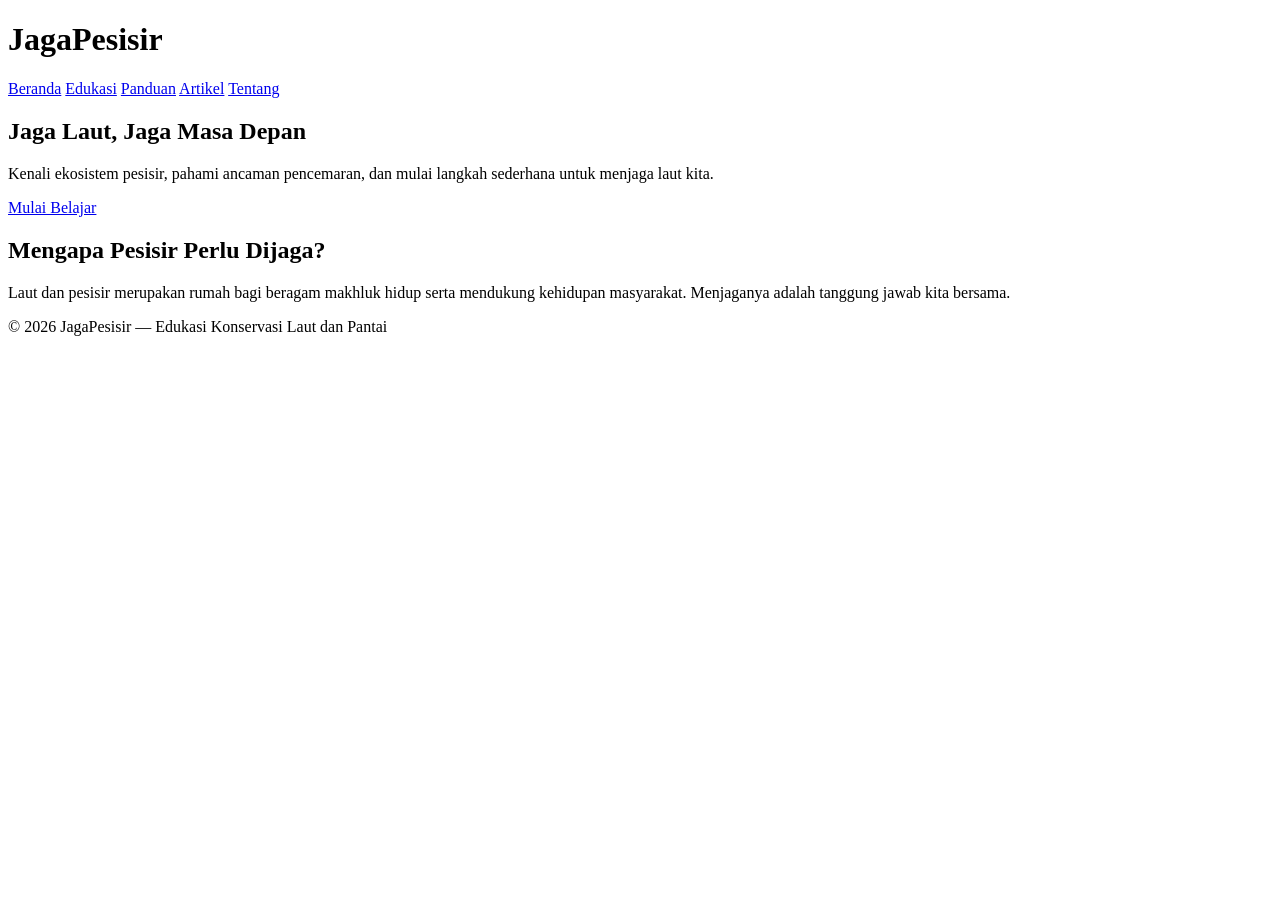
==== index.html @ 251fb755 "Menambahkan lima halaman HTML JagaPesisir" ====
<!DOCTYPE html>
<html lang="id">
<head>
    <meta charset="UTF-8">
    <meta name="viewport" content="width=device-width, initial-scale=1.0">
    <title>JagaPesisir | Beranda</title>
</head>
<body>
    <header>
        <h1>JagaPesisir</h1>
        <nav>
            <a href="index.html">Beranda</a>
            <a href="edukasi.html">Edukasi</a>
            <a href="panduan.html">Panduan</a>
            <a href="artikel.html">Artikel</a>
            <a href="tentang.html">Tentang</a>
        </nav>
    </header>

    <main>
        <section>
            <h2>Jaga Laut, Jaga Masa Depan</h2>
            <p>
                Kenali ekosistem pesisir, pahami ancaman pencemaran,
                dan mulai langkah sederhana untuk menjaga laut kita.
            </p>
            <a href="edukasi.html">Mulai Belajar</a>
        </section>

        <section>
            <h2>Mengapa Pesisir Perlu Dijaga?</h2>
            <p>
                Laut dan pesisir merupakan rumah bagi beragam makhluk hidup
                serta mendukung kehidupan masyarakat. Menjaganya adalah
                tanggung jawab kita bersama.
            </p>
        </section>
    </main>

    <footer>
        <p>&copy; 2026 JagaPesisir — Edukasi Konservasi Laut dan Pantai</p>
    </footer>
</body>
</html>
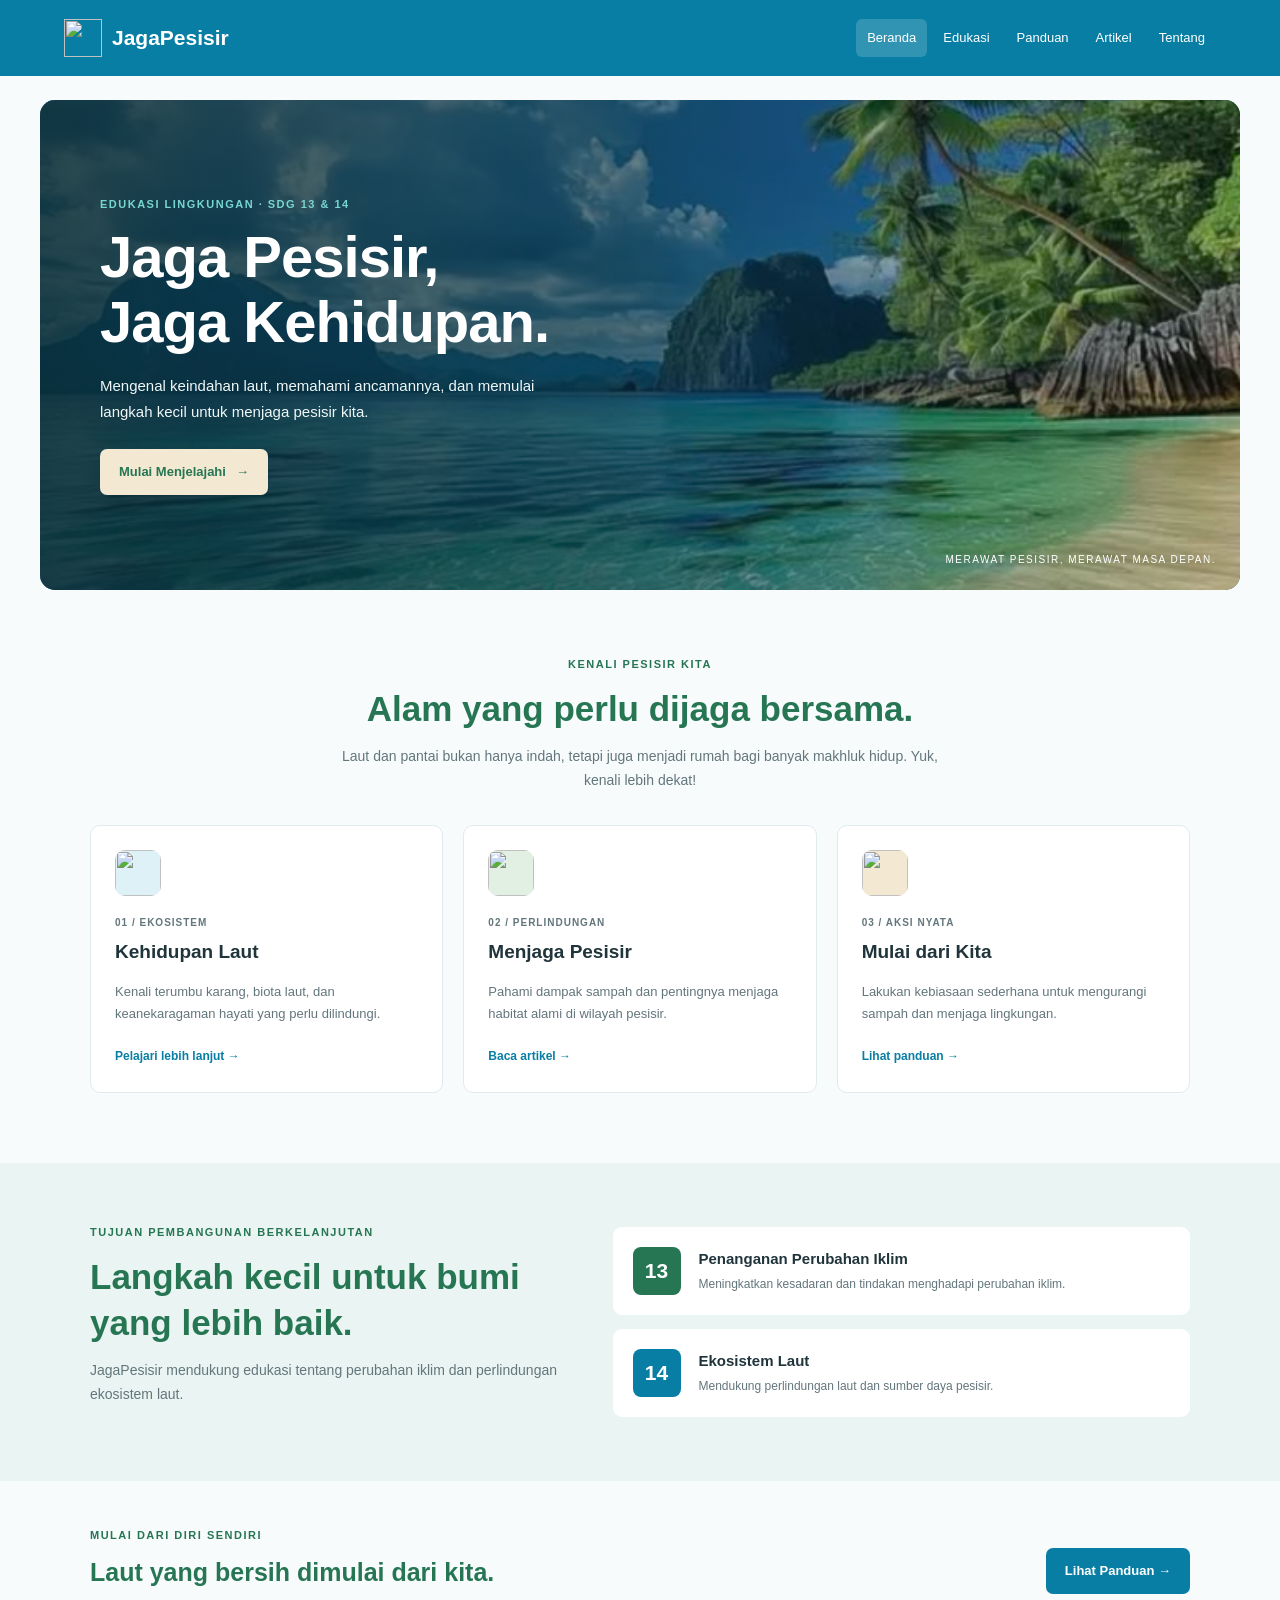
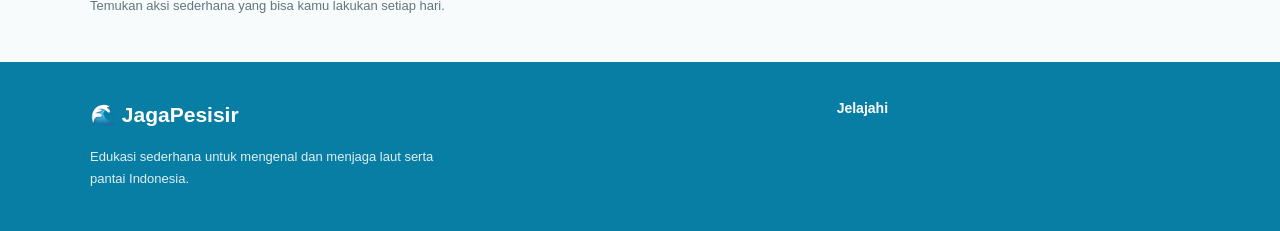
==== commit d5606c2d: "Memperbarui tampilan website JagaPesisir" ====
--- a/index.html
+++ b/index.html
@@ -1,45 +1,181 @@
-
 <!DOCTYPE html>
 <html lang="id">
 <head>
     <meta charset="UTF-8">
     <meta name="viewport" content="width=device-width, initial-scale=1.0">
     <title>JagaPesisir | Beranda</title>
+    <link rel="stylesheet" href="css/style.css">
 </head>
 <body>
-    <header>
-        <h1>JagaPesisir</h1>
-        <nav>
-            <a href="index.html">Beranda</a>
-            <a href="edukasi.html">Edukasi</a>
-            <a href="panduan.html">Panduan</a>
-            <a href="artikel.html">Artikel</a>
-            <a href="tentang.html">Tentang</a>
-        </nav>
-    </header>
+ 
+<!-- NAVBAR -->
+<header class="navbar">
+    <a href="index.html" class="logo">
+        <img src="images/logo.png" alt="" class="logo-img">
+        <span>JagaPesisir</span>
+    </a>
+
+    <nav>
+        <a href="index.html" class="active">Beranda</a>
+        <a href="edukasi.html">Edukasi</a>
+        <a href="panduan.html">Panduan</a>
+        <a href="artikel.html">Artikel</a>
+        <a href="tentang.html">Tentang</a>
+    </nav>
+</header>
 
     <main>
-        <section>
-            <h2>Jaga Laut, Jaga Masa Depan</h2>
-            <p>
-                Kenali ekosistem pesisir, pahami ancaman pencemaran,
-                dan mulai langkah sederhana untuk menjaga laut kita.
-            </p>
-            <a href="edukasi.html">Mulai Belajar</a>
+
+        <!-- HERO: FOTO DAN JUDUL -->
+        <section class="hero">
+            <img
+                src="pantai.jpg"
+                alt="Pemandangan laut dan pantai Indonesia"
+                class="hero-photo"
+            >
+
+            <div class="hero-overlay"></div>
+
+            <div class="hero-content">
+                <p class="eyebrow">EDUKASI LINGKUNGAN · SDG 13 & 14</p>
+
+                <h1>Jaga Pesisir,<br>Jaga Kehidupan.</h1>
+
+                <p>
+                    Mengenal keindahan laut, memahami ancamannya,
+                    dan memulai langkah kecil untuk menjaga pesisir kita.
+                </p>
+
+                <a href="edukasi.html" class="button">
+                    Mulai Menjelajahi <span>→</span>
+                </a>
+            </div>
+
+            <div class="hero-caption">
+                MERAWAT PESISIR, MERAWAT MASA DEPAN.
+            </div>
         </section>
 
-        <section>
-            <h2>Mengapa Pesisir Perlu Dijaga?</h2>
-            <p>
-                Laut dan pesisir merupakan rumah bagi beragam makhluk hidup
-                serta mendukung kehidupan masyarakat. Menjaganya adalah
-                tanggung jawab kita bersama.
-            </p>
+        <!-- PENGENALAN -->
+        <section class="intro container">
+            <div class="section-heading">
+                <p class="eyebrow">KENALI PESISIR KITA</p>
+                <h2>Alam yang perlu dijaga bersama.</h2>
+                <p>
+                    Laut dan pantai bukan hanya indah, tetapi juga menjadi
+                    rumah bagi banyak makhluk hidup. Yuk, kenali lebih dekat!
+                </p>
+            </div>
+
+            
+<div class="cards">
+
+    <!-- KARTU 1: KEHIDUPAN LAUT -->
+    <article class="card">
+        <div class="card-icon blue">
+            <img src="images/ombak.png" alt="">
+        </div>
+
+        <p class="card-label">01 / EKOSISTEM</p>
+        <h3>Kehidupan Laut</h3>
+        <p>
+            Kenali terumbu karang, biota laut, dan
+            keanekaragaman hayati yang perlu dilindungi.
+        </p>
+        <a href="edukasi.html">Pelajari lebih lanjut →</a>
+    </article>
+
+    <!-- KARTU 2: MENJAGA PESISIR -->
+    <article class="card">
+        <div class="card-icon green">
+            <img src="images/mangrove.png" alt="">
+        </div>
+
+        <p class="card-label">02 / PERLINDUNGAN</p>
+        <h3>Menjaga Pesisir</h3>
+        <p>
+            Pahami dampak sampah dan pentingnya menjaga
+            habitat alami di wilayah pesisir.
+        </p>
+        <a href="artikel.html">Baca artikel →</a>
+    </article>
+
+    <!-- KARTU 3: MULAI DARI KITA -->
+    <article class="card">
+        <div class="card-icon sand">
+            <img src="images/recycle.png" alt="">
+        </div>
+
+        <p class="card-label">03 / AKSI NYATA</p>
+        <h3>Mulai dari Kita</h3>
+        <p>
+            Lakukan kebiasaan sederhana untuk mengurangi
+            sampah dan menjaga lingkungan.
+        </p>
+        <a href="panduan.html">Lihat panduan →</a>
+    </article>
+
+</div>
+
         </section>
+
+        <!-- SDG -->
+        <section class="sdg-section">
+            <div class="container sdg-content">
+                <div>
+                    <p class="eyebrow">TUJUAN PEMBANGUNAN BERKELANJUTAN</p>
+                    <h2>Langkah kecil untuk bumi yang lebih baik.</h2>
+                    <p>
+                        JagaPesisir mendukung edukasi tentang perubahan iklim
+                        dan perlindungan ekosistem laut.
+                    </p>
+                </div>
+
+                <div class="sdg-items">
+                    <article class="sdg-card climate">
+                        <span>13</span>
+                        <div>
+                            <h3>Penanganan Perubahan Iklim</h3>
+                            <p>Meningkatkan kesadaran dan tindakan menghadapi perubahan iklim.</p>
+                        </div>
+                    </article>
+
+                    <article class="sdg-card ocean">
+                        <span>14</span>
+                        <div>
+                            <h3>Ekosistem Laut</h3>
+                            <p>Mendukung perlindungan laut dan sumber daya pesisir.</p>
+                        </div>
+                    </article>
+                </div>
+            </div>
+        </section>
+
+        <!-- AJAKAN -->
+        <section class="closing container">
+            <div>
+                <p class="eyebrow">MULAI DARI DIRI SENDIRI</p>
+                <h2>Laut yang bersih dimulai dari kita.</h2>
+                <p>Temukan aksi sederhana yang bisa kamu lakukan setiap hari.</p>
+            </div>
+
+            <a href="panduan.html" class="button closing-button">
+                Lihat Panduan →
+            </a>
+        </section>
+
     </main>
 
-    <footer>
-        <p>&copy; 2026 JagaPesisir — Edukasi Konservasi Laut dan Pantai</p>
-    </footer>
-</body>
-</html>
+    <!-- FOOTER -->
+    <footer class="footer">
+        <div class="container footer-content">
+            <div>
+                <a href="index.html" class="logo">🌊 JagaPesisir</a>
+                <p>
+                    Edukasi sederhana untuk mengenal dan menjaga
+                    laut serta pantai Indonesia.
+                </p>
+            </div>
+
+            <div class="footer-links">
+                <h3>Jelajahi
--- a/css/style.css
+++ b/css/style.css
@@ -0,0 +1,547 @@
+/* STYLE BERANDA */
+:root {
+    --ocean: #087EA4;
+    --sea: #16A6C7;
+    --aqua: #78D6D0;
+    --mangrove: #267653;
+    --sand: #F3E8D2;
+    --background: #F7FBFC;
+    --text: #20343B;
+    --muted: #63767C;
+}
+
+* {
+    box-sizing: border-box;
+}
+
+html {
+    scroll-behavior: smooth;
+}
+
+body {
+    margin: 0;
+    font-family: Arial, sans-serif;
+    color: var(--text);
+    background: var(--background);
+    line-height: 1.7;
+}
+
+a {
+    text-decoration: none;
+}
+
+.container {
+    width: min(1100px, calc(100% - 40px));
+    margin: 0 auto;
+}
+
+/* NAVBAR */
+.navbar {
+    min-height: 76px;
+    padding: 14px 5%;
+    display: flex;
+    justify-content: space-between;
+    align-items: center;
+    gap: 20px;
+    background: var(--ocean);
+}
+
+
+.logo {
+    display: inline-flex;
+    align-items: center;
+    gap: 10px;
+    color: white;
+    font-size: 21px;
+    font-weight: bold;
+    white-space: nowrap;
+}
+
+.logo-img {
+    width: 38px;
+    height: 38px;
+    object-fit: contain;
+}
+
+
+.navbar nav {
+    display: flex;
+    flex-wrap: wrap;
+    gap: 5px;
+}
+
+.navbar nav a {
+    padding: 8px 11px;
+    color: white;
+    border-radius: 6px;
+    font-size: 13px;
+}
+
+.navbar nav a:hover,
+.navbar nav a.active {
+    background: rgba(255, 255, 255, 0.17);
+}
+
+/* HERO FOTO BESAR */
+.hero {
+    position: relative;
+    min-height: 490px;
+    margin: 24px auto 0;
+    width: min(1200px, calc(100% - 40px));
+    display: flex;
+    align-items: center;
+    overflow: hidden;
+    border-radius: 15px;
+    background: #174E58;
+    color: white;
+}
+
+.hero-photo,
+.hero-overlay {
+    position: absolute;
+    inset: 0;
+    width: 100%;
+    height: 100%;
+}
+
+.hero-photo {
+    object-fit: cover;
+}
+
+.hero-overlay {
+    background: linear-gradient(
+        90deg,
+        rgba(8, 43, 51, 0.88) 0%,
+        rgba(8, 43, 51, 0.62) 48%,
+        rgba(8, 43, 51, 0.10) 100%
+    );
+}
+
+.hero-content {
+    position: relative;
+    z-index: 1;
+    max-width: 650px;
+    padding: 60px;
+}
+
+.eyebrow {
+    margin: 0 0 12px;
+    color: var(--mangrove);
+    font-size: 11px;
+    font-weight: bold;
+    letter-spacing: 1.5px;
+}
+
+.hero .eyebrow {
+    color: var(--aqua);
+}
+
+.hero h1 {
+    margin: 0 0 18px;
+    font-size: clamp(38px, 5vw, 58px);
+    line-height: 1.12;
+    letter-spacing: -1px;
+}
+
+.hero-content > p:not(.eyebrow) {
+    max-width: 490px;
+    margin-bottom: 25px;
+    color: #F0F7F7;
+    font-size: 15px;
+}
+
+.button {
+    display: inline-flex;
+    align-items: center;
+    justify-content: center;
+    gap: 10px;
+    padding: 12px 19px;
+    min-height: 45px;
+    border-radius: 7px;
+    background: var(--sand);
+    color: var(--mangrove);
+    font-size: 13px;
+    font-weight: bold;
+    transition: background 0.2s, transform 0.2s;
+}
+
+.button:hover {
+    background: var(--aqua);
+    transform: translateY(-2px);
+}
+
+.hero-caption {
+    position: absolute;
+    z-index: 1;
+    right: 24px;
+    bottom: 22px;
+    color: white;
+    font-size: 10px;
+    letter-spacing: 1.5px;
+}
+
+/* BAGIAN PENGENALAN */
+.intro {
+    padding-top: 65px;
+    padding-bottom: 70px;
+}
+
+.section-heading {
+    max-width: 620px;
+    margin: 0 auto 32px;
+    text-align: center;
+}
+
+.section-heading h2,
+.sdg-content h2 {
+    margin: 0 0 12px;
+    color: var(--mangrove);
+    font-size: clamp(27px, 3.5vw, 35px);
+    line-height: 1.3;
+}
+
+.section-heading > p:last-child,
+.sdg-content > div:first-child > p:not(.eyebrow) {
+    color: var(--muted);
+    font-size: 14px;
+}
+
+.cards {
+    display: grid;
+    grid-template-columns: repeat(3, minmax(0, 1fr));
+    gap: 20px;
+}
+
+.card {
+    padding: 24px;
+    background: white;
+    border: 1px solid #E1EBEB;
+    border-radius: 10px;
+    transition: transform 0.2s, box-shadow 0.2s;
+}
+
+.card:hover {
+    transform: translateY(-4px);
+    box-shadow: 0 10px 24px rgba(32, 52, 59, 0.08);
+}
+
+
+.card-icon {
+    width: 46px;
+    height: 46px;
+    display: grid;
+    place-items: center;
+    border-radius: 10px;
+    overflow: hidden;
+    flex-shrink: 0;
+}
+
+.card-icon img {
+    display: block;
+    width: 100%;
+    height: 100%;
+    object-fit: contain;
+}
+
+.card-icon.blue {
+    background: #DDF1F7;
+}
+
+.card-icon.green {
+    background: #E2F0E3;
+}
+
+.card-icon.sand {
+    background: var(--sand);
+}
+
+.card-label {
+    margin: 18px 0 5px;
+    color: var(--muted);
+    font-size: 10px;
+    font-weight: bold;
+    letter-spacing: 1px;
+}
+
+.card h3 {
+    margin: 0 0 8px;
+    font-size: 19px;
+}
+
+.card > p:not(.card-label) {
+    color: var(--muted);
+    font-size: 13px;
+}
+
+.card > a {
+    display: inline-block;
+    margin-top: 8px;
+    color: var(--ocean);
+    font-size: 12px;
+    font-weight: bold;
+}
+
+.card > a:hover {
+    color: var(--mangrove);
+}
+
+/* SDG */
+.sdg-section {
+    padding: 60px 0;
+    background: #EAF5F3;
+}
+
+.sdg-content {
+    display: grid;
+    grid-template-columns: 0.9fr 1.1fr;
+    align-items: center;
+    gap: 50px;
+}
+
+.sdg-items {
+    display: grid;
+    gap: 14px;
+}
+
+.sdg-card {
+    display: flex;
+    align-items: center;
+    gap: 18px;
+    padding: 20px;
+    border-radius: 9px;
+    background: white;
+}
+
+.sdg-card > span {
+    flex-shrink: 0;
+    width: 48px;
+    height: 48px;
+    display: grid;
+    place-items: center;
+    border-radius: 8px;
+    background: var(--mangrove);
+    color: white;
+    font-size: 21px;
+    font-weight: bold;
+}
+
+.sdg-card.ocean > span {
+    background: var(--ocean);
+}
+
+.sdg-card h3 {
+    margin: 0 0 5px;
+    font-size: 15px;
+    line-height: 1.4;
+}
+
+.sdg-card p {
+    margin: 0;
+    color: var(--muted);
+    font-size: 12px;
+}
+
+/* AJAKAN */
+.closing {
+    padding-top: 45px;
+    padding-bottom: 45px;
+    display: flex;
+    align-items: center;
+    justify-content: space-between;
+    gap: 25px;
+}
+
+.closing h2 {
+    margin: 0 0 6px;
+    color: var(--mangrove);
+    font-size: 25px;
+    line-height: 1.3;
+}
+
+.closing > div > p:last-child {
+    margin: 0;
+    color: var(--muted);
+    font-size: 13px;
+}
+
+.closing-button {
+    flex-shrink: 0;
+    background: var(--ocean);
+    color: white;
+}
+
+.closing-button:hover {
+    background: var(--mangrove);
+}
+
+/* FOOTER */
+.footer {
+    padding-top: 35px;
+    background: var(--ocean);
+    color: white;
+}
+
+.footer-content {
+    display: grid;
+    grid-template-columns: 2fr 1fr;
+    gap: 40px;
+    padding-bottom: 28px;
+}
+
+.footer-content > div:first-child > p {
+    max-width: 350px;
+    color: #E0F0F2;
+    font-size: 13px;
+}
+
+.footer-links {
+    display: flex;
+    flex-direction: column;
+    align-items: flex-start;
+    gap: 8px;
+}
+
+.footer-links h3 {
+    margin: 0 0 5px;
+    font-size: 14px;
+}
+
+.footer-links a {
+    color: #E0F0F2;
+    font-size: 12px;
+}
+
+.footer-links a:hover {
+    color: var(--aqua);
+}
+
+.footer-bottom {
+    padding-top: 14px;
+    padding-bottom: 14px;
+    border-top: 1px solid rgba(255, 255, 255, 0.22);
+    color: #E0F0F2;
+    font-size: 11px;
+}
+
+/* TABLET */
+@media (max-width: 800px) {
+    .navbar {
+        align-items: flex-start;
+        flex-direction: column;
+        justify-content: center;
+        padding: 17px 5%;
+    }
+
+    .hero {
+        min-height: 430px;
+    }
+
+    .hero-content {
+        padding: 40px;
+    }
+
+    .cards {
+        grid-template-columns: repeat(2, minmax(0, 1fr));
+    }
+
+    .sdg-content {
+        grid-template-columns: 1fr;
+        gap: 25px;
+    }
+}
+
+/* HP */
+@media (max-width: 550px) {
+    .container {
+        width: calc(100% - 32px);
+    }
+
+    .navbar nav {
+        gap: 2px;
+    }
+
+    .navbar nav a {
+        padding: 7px;
+        font-size: 11px;
+    }
+
+    .hero {
+        width: calc(100% - 24px);
+        min-height: 470px;
+        margin-top: 12px;
+        align-items: center;
+        border-radius: 11px;
+    }
+
+    .hero-overlay {
+        background: rgba(8, 43, 51, 0.66);
+    }
+
+    .hero-content {
+        padding: 28px 22px;
+    }
+
+    .hero h1 {
+        font-size: 40px;
+    }
+
+    .hero-content > p:not(.eyebrow) {
+        font-size: 14px;
+    }
+
+    .hero-caption {
+        right: 14px;
+        bottom: 13px;
+        font-size: 8px;
+    }
+
+    .intro {
+        padding-top: 48px;
+        padding-bottom: 50px;
+    }
+
+    .section-heading {
+        text-align: left;
+    }
+
+    .cards {
+        grid-template-columns: 1fr;
+        gap: 14px;
+    }
+
+    .card {
+        padding: 21px;
+    }
+
+    .sdg-section {
+        padding: 45px 0;
+    }
+
+    .sdg-card {
+        padding: 15px;
+        gap: 12px;
+    }
+
+    .sdg-card > span {
+        width: 42px;
+        height: 42px;
+    }
+
+    .closing {
+        align-items: flex-start;
+        flex-direction: column;
+        padding-top: 35px;
+        padding-bottom: 35px;
+        gap: 18px;
+    }
+
+    .closing-button {
+        width: 100%;
+    }
+
+    .footer-content {
+        grid-template-columns: 1fr;
+        gap: 22px;
+    }
+}
+```
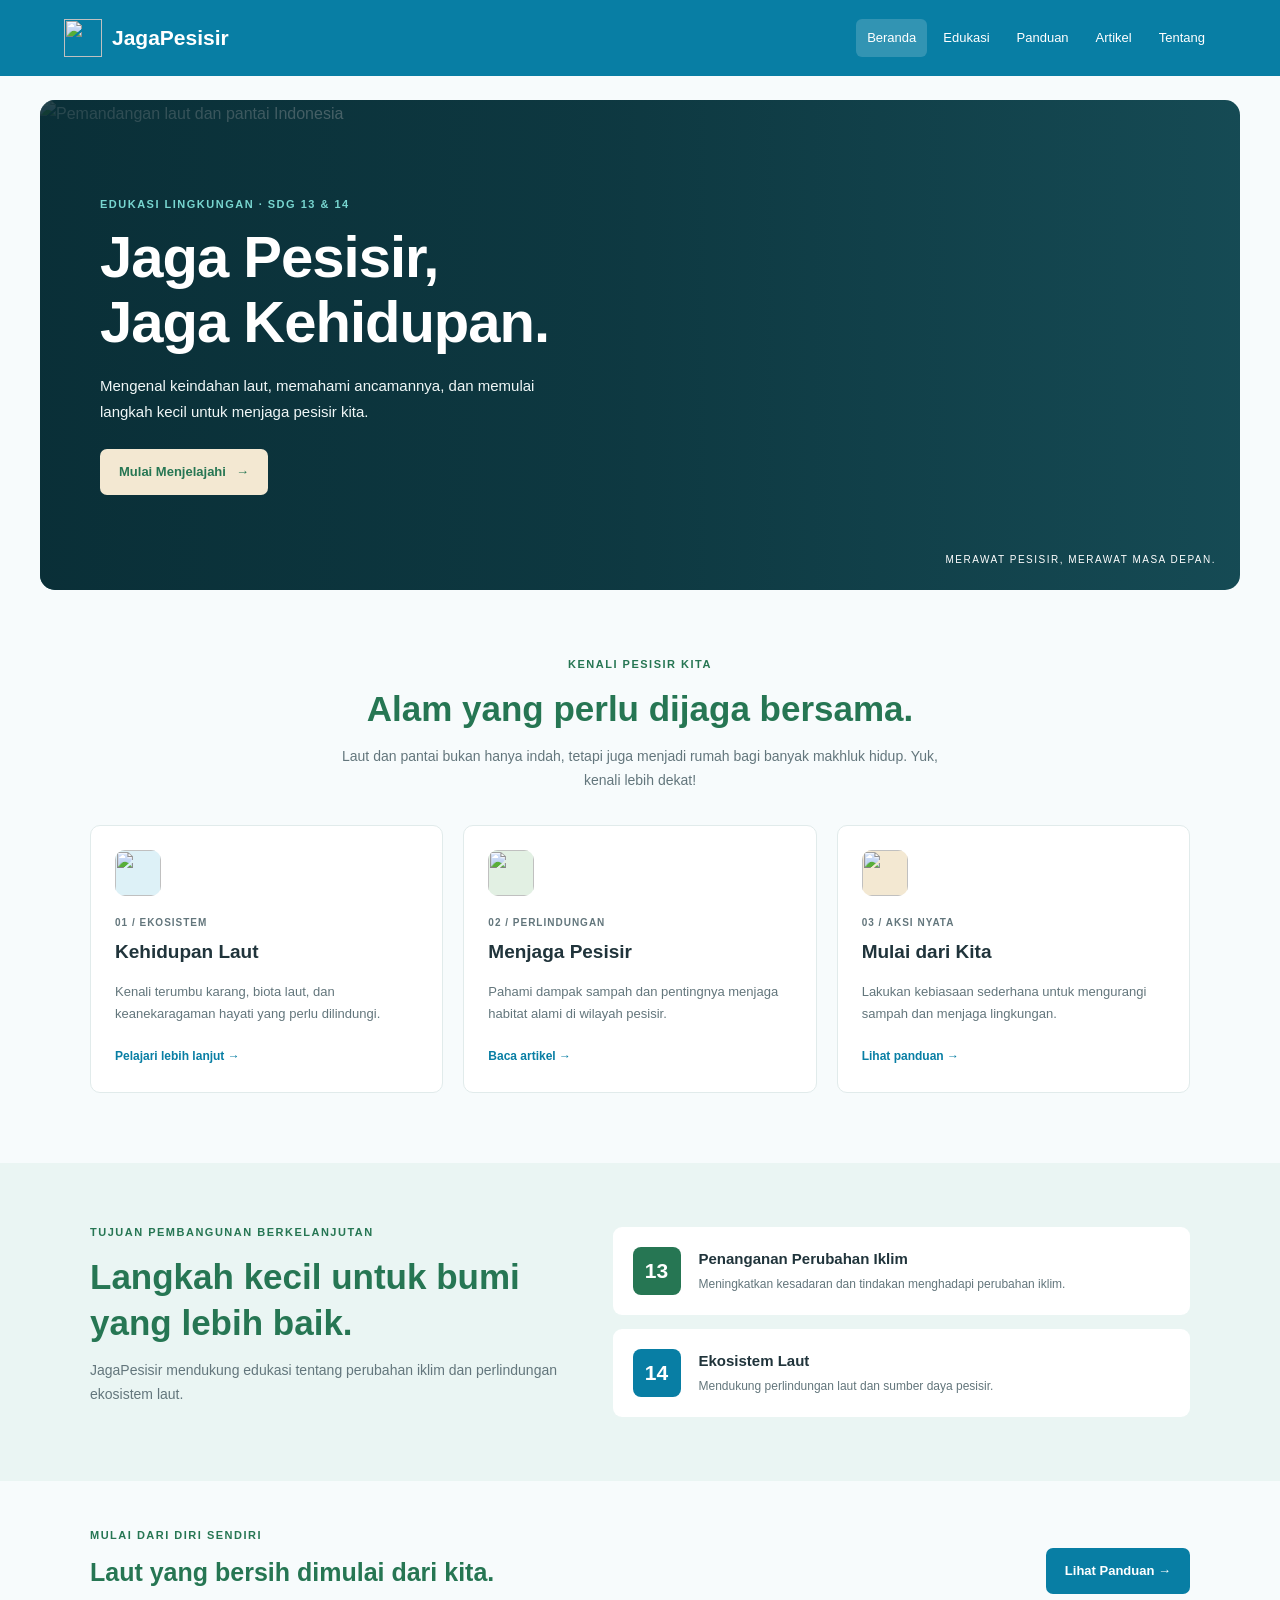
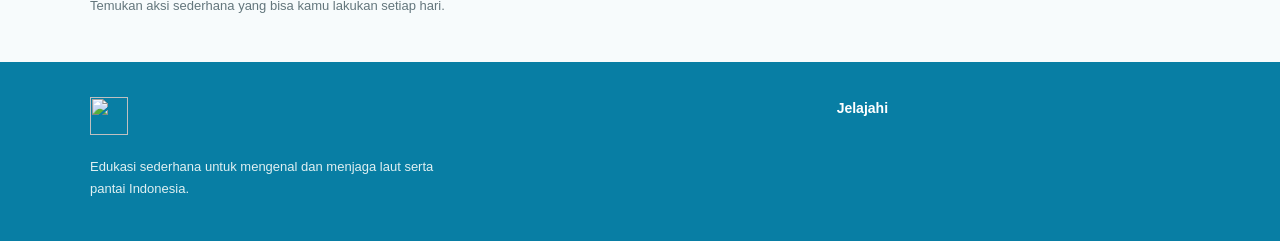
==== commit f49ee359: "Menambahkan halaman HTML" ====
--- a/index.html
+++ b/index.html
@@ -170,7 +170,7 @@
     <footer class="footer">
         <div class="container footer-content">
             <div>
-                <a href="index.html" class="logo">🌊 JagaPesisir</a>
+                <img src="images/logo.png" alt="" class="logo-img">
                 <p>
                     Edukasi sederhana untuk mengenal dan menjaga
                     laut serta pantai Indonesia.
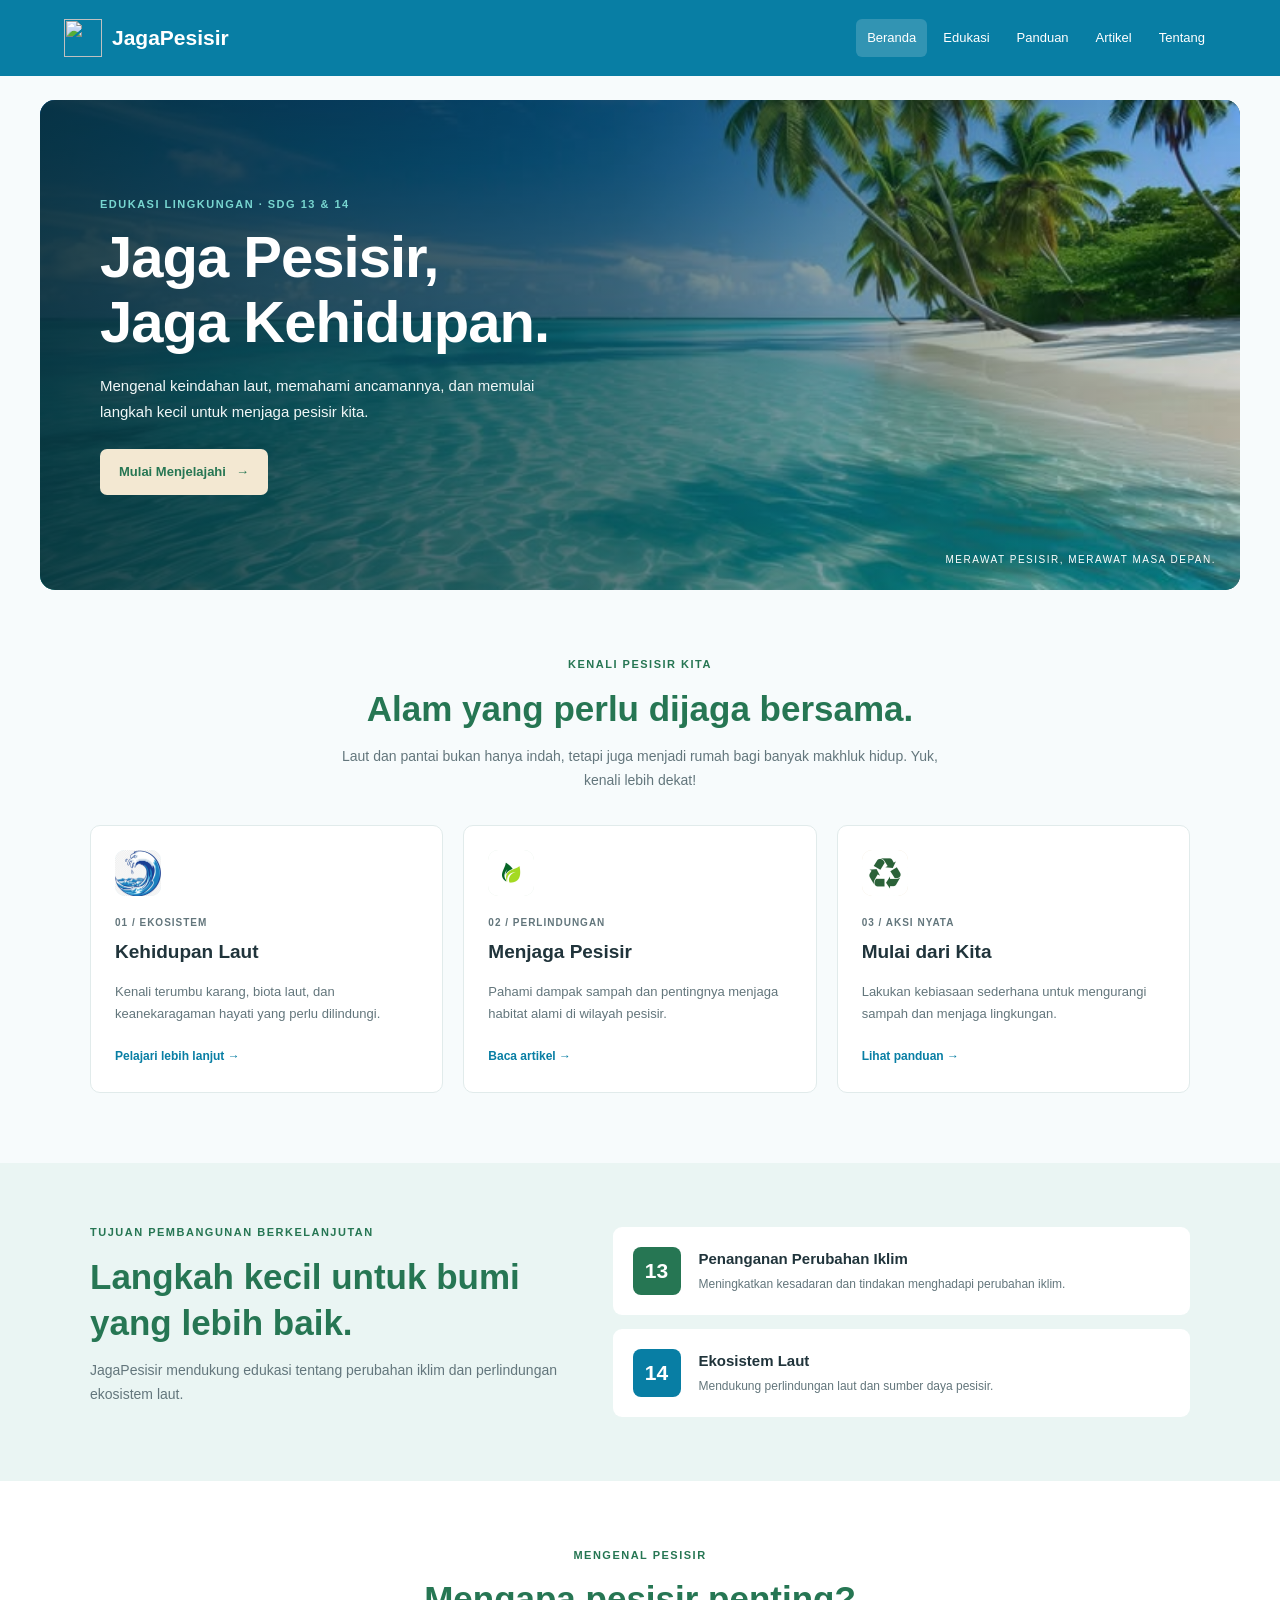
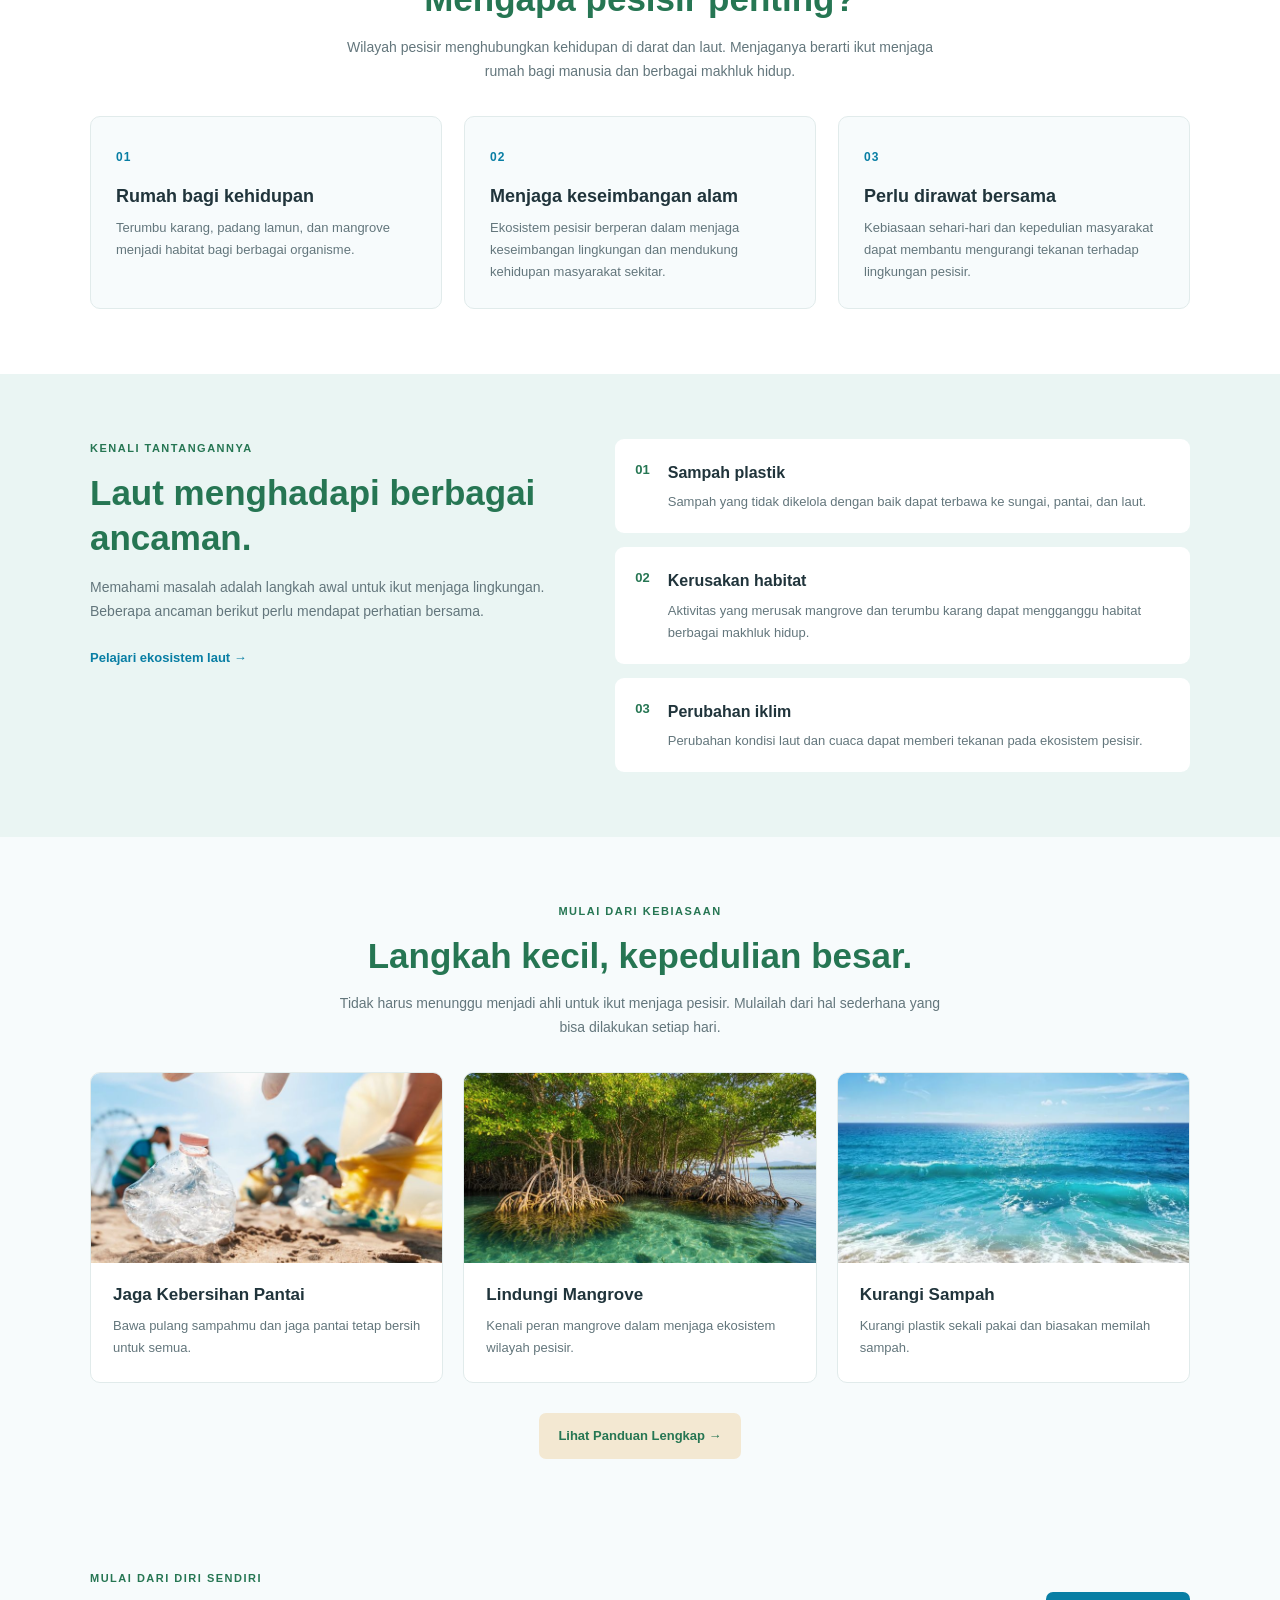
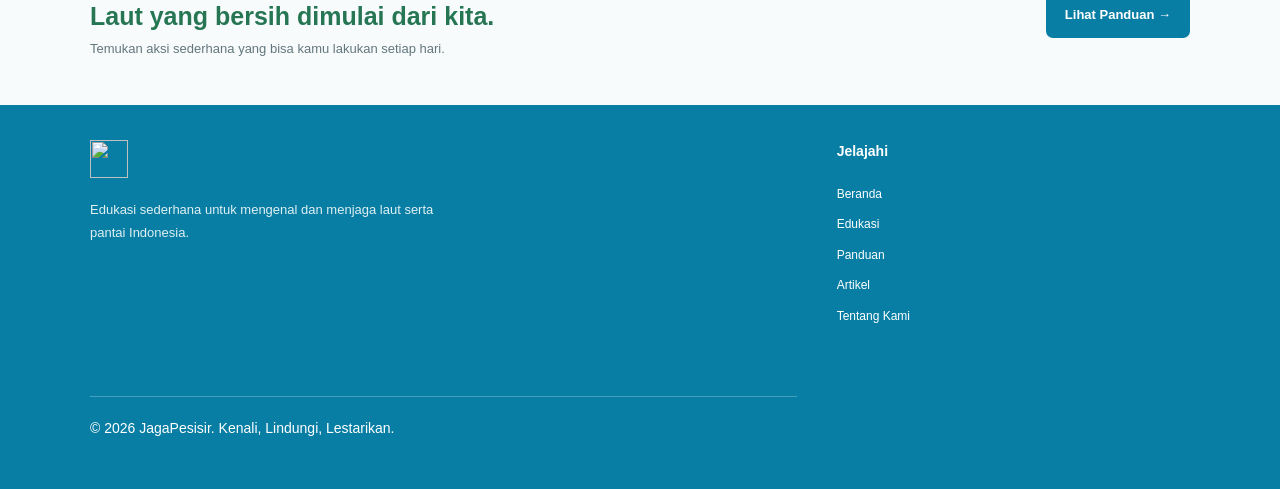
==== commit 72f16773: "Update tampilan beranda dan footer" ====
--- a/index.html
+++ b/index.html
@@ -29,10 +29,10 @@
         <!-- HERO: FOTO DAN JUDUL -->
         <section class="hero">
             <img
-                src="pantai.jpg"
-                alt="Pemandangan laut dan pantai Indonesia"
-                class="hero-photo"
-            >
+             src="images/pantai.jpg"
+             alt="Pemandangan laut dan pantai Indonesia"
+              class="hero-photo"
+             >
 
             <div class="hero-overlay"></div>
 
@@ -73,7 +73,7 @@
     <!-- KARTU 1: KEHIDUPAN LAUT -->
     <article class="card">
         <div class="card-icon blue">
-            <img src="images/ombak.png" alt="">
+           <img src="images/ombak.jpg" alt="">
         </div>
 
         <p class="card-label">01 / EKOSISTEM</p>
@@ -88,7 +88,7 @@
     <!-- KARTU 2: MENJAGA PESISIR -->
     <article class="card">
         <div class="card-icon green">
-            <img src="images/mangrove.png" alt="">
+            <img src="images/mangrove.jpg" alt="">
         </div>
 
         <p class="card-label">02 / PERLINDUNGAN</p>
@@ -103,7 +103,7 @@
     <!-- KARTU 3: MULAI DARI KITA -->
     <article class="card">
         <div class="card-icon sand">
-            <img src="images/recycle.png" alt="">
+            <img src="images/recycle logo.jpg" alt="">
         </div>
 
         <p class="card-label">03 / AKSI NYATA</p>
@@ -150,6 +150,166 @@
                 </div>
             </div>
         </section>
+        
+        <!-- FAKTA SINGKAT PESISIR -->
+        <section class="coast-facts">
+            <div class="container">
+                <div class="section-heading">
+                    <p class="eyebrow">MENGENAL PESISIR</p>
+                    <h2>Mengapa pesisir penting?</h2>
+                    <p>
+                        Wilayah pesisir menghubungkan kehidupan di darat
+                        dan laut. Menjaganya berarti ikut menjaga rumah
+                        bagi manusia dan berbagai makhluk hidup.
+                    </p>
+                </div>
+
+                <div class="fact-grid">
+                    <article class="fact-item">
+                        <span class="fact-number">01</span>
+                        <h3>Rumah bagi kehidupan</h3>
+                        <p>
+                            Terumbu karang, padang lamun, dan mangrove
+                            menjadi habitat bagi berbagai organisme.
+                        </p>
+                    </article>
+
+                    <article class="fact-item">
+                        <span class="fact-number">02</span>
+                        <h3>Menjaga keseimbangan alam</h3>
+                        <p>
+                            Ekosistem pesisir berperan dalam menjaga
+                            keseimbangan lingkungan dan mendukung
+                            kehidupan masyarakat sekitar.
+                        </p>
+                    </article>
+
+                    <article class="fact-item">
+                        <span class="fact-number">03</span>
+                        <h3>Perlu dirawat bersama</h3>
+                        <p>
+                            Kebiasaan sehari-hari dan kepedulian
+                            masyarakat dapat membantu mengurangi
+                            tekanan terhadap lingkungan pesisir.
+                        </p>
+                    </article>
+                </div>
+            </div>
+        </section>
+
+        <!-- ANCAMAN PESISIR -->
+        <section class="coast-threats">
+            <div class="container threats-layout">
+                <div class="threats-intro">
+                    <p class="eyebrow">KENALI TANTANGANNYA</p>
+                    <h2>Laut menghadapi berbagai ancaman.</h2>
+                    <p>
+                        Memahami masalah adalah langkah awal untuk
+                        ikut menjaga lingkungan. Beberapa ancaman
+                        berikut perlu mendapat perhatian bersama.
+                    </p>
+                    <a href="edukasi.html" class="text-link">
+                        Pelajari ekosistem laut →
+                    </a>
+                </div>
+
+                <div class="threat-list">
+                    <article class="threat-item">
+                        <span class="threat-number">01</span>
+                        <div>
+                            <h3>Sampah plastik</h3>
+                            <p>
+                                Sampah yang tidak dikelola dengan baik
+                                dapat terbawa ke sungai, pantai, dan laut.
+                            </p>
+                        </div>
+                    </article>
+
+                    <article class="threat-item">
+                        <span class="threat-number">02</span>
+                        <div>
+                            <h3>Kerusakan habitat</h3>
+                            <p>
+                                Aktivitas yang merusak mangrove dan
+                                terumbu karang dapat mengganggu habitat
+                                berbagai makhluk hidup.
+                            </p>
+                        </div>
+                    </article>
+
+                    <article class="threat-item">
+                        <span class="threat-number">03</span>
+                        <div>
+                            <h3>Perubahan iklim</h3>
+                            <p>
+                                Perubahan kondisi laut dan cuaca dapat
+                                memberi tekanan pada ekosistem pesisir.
+                            </p>
+                        </div>
+                    </article>
+                </div>
+            </div>
+        </section>
+
+        <!-- AKSI KECIL -->
+        <section class="coast-actions">
+            <div class="container">
+                <div class="section-heading">
+                    <p class="eyebrow">MULAI DARI KEBIASAAN</p>
+                    <h2>Langkah kecil, kepedulian besar.</h2>
+                    <p>
+                        Tidak harus menunggu menjadi ahli untuk ikut
+                        menjaga pesisir. Mulailah dari hal sederhana
+                        yang bisa dilakukan setiap hari.
+                    </p>
+                </div>
+
+                
+<div class="action-grid">
+
+    <article class="action-card image-action">
+        <img src="images/memungut sampah.jpg" alt="Pemandangan pantai">
+        <div class="action-card-content">
+            <h3>Jaga Kebersihan Pantai</h3>
+            <p>
+                Bawa pulang sampahmu dan jaga pantai
+                tetap bersih untuk semua.
+            </p>
+        </div>
+    </article>
+
+    <article class="action-card image-action">
+        <img src="images/pemandangan mangrove.jpg" alt="Ilustrasi tanaman mangrove">
+        <div class="action-card-content">
+            <h3>Lindungi Mangrove</h3>
+            <p>
+                Kenali peran mangrove dalam menjaga
+                ekosistem wilayah pesisir.
+            </p>
+        </div>
+    </article>
+
+    <article class="action-card image-action">
+        <img src="images/ombak pantai.jpg" alt="Ilustrasi ombak laut">
+        <div class="action-card-content">
+            <h3>Kurangi Sampah</h3>
+            <p>
+                Kurangi plastik sekali pakai dan
+                biasakan memilah sampah.
+            </p>
+        </div>
+    </article>
+
+</div>
+
+
+                <div class="actions-link">
+                    <a href="panduan.html" class="button">
+                        Lihat Panduan Lengkap →
+                    </a>
+                </div>
+            </div>
+        </section>
 
         <!-- AJAKAN -->
         <section class="closing container">
@@ -178,4 +338,20 @@
             </div>
 
             <div class="footer-links">
-                <h3>Jelajahi+              <h3>Jelajahi</h3>
+              <a href="index.html">Beranda</a>
+             <a href="edukasi.html">Edukasi</a>
+             <a href="panduan.html">Panduan</a>
+             <a href="artikel.html">Artikel</a>
+             <a href="tentang.html">Tentang Kami</a>
+             </div>
+            
+        <div class="container footer-bottom">
+            <p>
+                © 2026 JagaPesisir. Kenali, Lindungi, Lestarikan.
+             </p>
+             </div>
+            </footer>
+
+</body>
+</html>
--- a/css/style.css
+++ b/css/style.css
@@ -544,4 +544,273 @@
         gap: 22px;
     }
 }
-```+
+
+/* SECTION FAKTA PESISIR */
+.coast-facts {
+    padding: 65px 0;
+    background: white;
+}
+
+.fact-grid {
+    display: grid;
+    grid-template-columns: repeat(3, minmax(0, 1fr));
+    gap: 22px;
+}
+
+.fact-item {
+    padding: 25px;
+    border: 1px solid #E1EBEB;
+    border-radius: 10px;
+    background: var(--background);
+}
+
+.fact-number {
+    color: var(--ocean);
+    font-size: 12px;
+    font-weight: bold;
+    letter-spacing: 1px;
+}
+
+.fact-item h3 {
+    margin: 15px 0 8px;
+    font-size: 18px;
+    line-height: 1.4;
+}
+
+.fact-item p {
+    margin: 0;
+    color: var(--muted);
+    font-size: 13px;
+}
+
+/* SECTION ANCAMAN */
+.coast-threats {
+    padding: 65px 0;
+    background: #EAF5F3;
+}
+
+.threats-layout {
+    display: grid;
+    grid-template-columns: 0.9fr 1.1fr;
+    align-items: start;
+    gap: 55px;
+}
+
+.threats-intro h2 {
+    margin: 0 0 15px;
+    color: var(--mangrove);
+    font-size: clamp(27px, 3.5vw, 35px);
+    line-height: 1.3;
+}
+
+.threats-intro > p:not(.eyebrow) {
+    color: var(--muted);
+    font-size: 14px;
+}
+
+.text-link {
+    display: inline-block;
+    margin-top: 10px;
+    color: var(--ocean);
+    font-size: 13px;
+    font-weight: bold;
+}
+
+.text-link:hover {
+    color: var(--mangrove);
+}
+
+.threat-list {
+    display: grid;
+    gap: 14px;
+}
+
+.threat-item {
+    display: flex;
+    align-items: flex-start;
+    gap: 18px;
+    padding: 20px;
+    border-radius: 9px;
+    background: white;
+}
+
+.threat-number {
+    flex-shrink: 0;
+    color: var(--mangrove);
+    font-size: 13px;
+    font-weight: bold;
+}
+
+.threat-item h3 {
+    margin: 0 0 5px;
+    font-size: 16px;
+}
+
+.threat-item p {
+    margin: 0;
+    color: var(--muted);
+    font-size: 13px;
+}
+
+/* SECTION AKSI */
+.coast-actions {
+    padding: 65px 0;
+    background: var(--background);
+}
+
+.action-grid {
+    display: grid;
+    grid-template-columns: repeat(3, minmax(0, 1fr));
+    gap: 20px;
+}
+
+.action-card {
+    padding: 24px;
+    border-radius: 10px;
+    border: 1px solid #E1EBEB;
+    background: white;
+}
+
+.action-mark {
+    display: inline-grid;
+    place-items: center;
+    width: 38px;
+    height: 38px;
+    border-radius: 9px;
+    background: #E2F0E3;
+    color: var(--mangrove);
+    font-size: 12px;
+    font-weight: bold;
+}
+
+.action-card h3 {
+    margin: 17px 0 8px;
+    font-size: 17px;
+    line-height: 1.4;
+}
+
+.action-card p {
+    margin: 0;
+    color: var(--muted);
+    font-size: 13px;
+}
+
+.actions-link {
+    margin-top: 30px;
+    text-align: center;
+}
+
+/* RESPONSIVE UNTUK SECTION TAMBAHAN */
+@media (max-width: 800px) {
+    .fact-grid,
+    .action-grid {
+        grid-template-columns: repeat(2, minmax(0, 1fr));
+    }
+
+    .threats-layout {
+        grid-template-columns: 1fr;
+        gap: 28px;
+    }
+}
+
+@media (max-width: 550px) {
+    .coast-facts,
+    .coast-threats,
+    .coast-actions {
+        padding: 45px 0;
+    }
+
+    .fact-grid,
+    .action-grid {
+        grid-template-columns: 1fr;
+        gap: 14px;
+    }
+
+    .fact-item,
+    .action-card {
+        padding: 21px;
+    }
+
+    .threat-item {
+        padding: 16px;
+        gap: 13px;
+    }
+
+    .actions-link .button {
+        width: 100%;
+    }
+}
+
+
+/* KARTU GAMBAR PADA BAGIAN AKSI */
+.image-action {
+    padding: 0;
+    overflow: hidden;
+}
+
+.image-action > img {
+    display: block;
+    width: 100%;
+    height: 190px;
+    object-fit: cover;
+}
+
+.action-card-content {
+    padding: 20px 22px 23px;
+}
+
+.image-action h3 {
+    margin-top: 0;
+}
+
+@media (max-width: 550px) {
+    .image-action > img {
+        height: 200px;
+    }
+}
+
+
+.footer-links {
+    display: flex;
+    flex-direction: column;
+    align-items: flex-start;
+    gap: 10px;
+}
+
+.footer-links h3 {
+    margin-bottom: 10px;
+}
+
+.footer-links a {
+    display: block;
+    color: white;
+    text-decoration: none;
+}
+
+.footer-links a:hover {
+    text-decoration: underline;
+}
+
+
+.footer-bottom {
+    width: 100%;
+    box-sizing: border-box;
+    border-top: 1px solid rgba(255, 255, 255, 0.25);
+    margin-top: 30px;
+    padding: 20px 0;
+    color: white;
+}
+
+.footer-bottom .container {
+    width: 90%;
+    max-width: 1200px;
+    margin: 0 auto;
+}
+
+.footer-bottom p {
+    margin: 0;
+    font-size: 14px;
+}
+
+
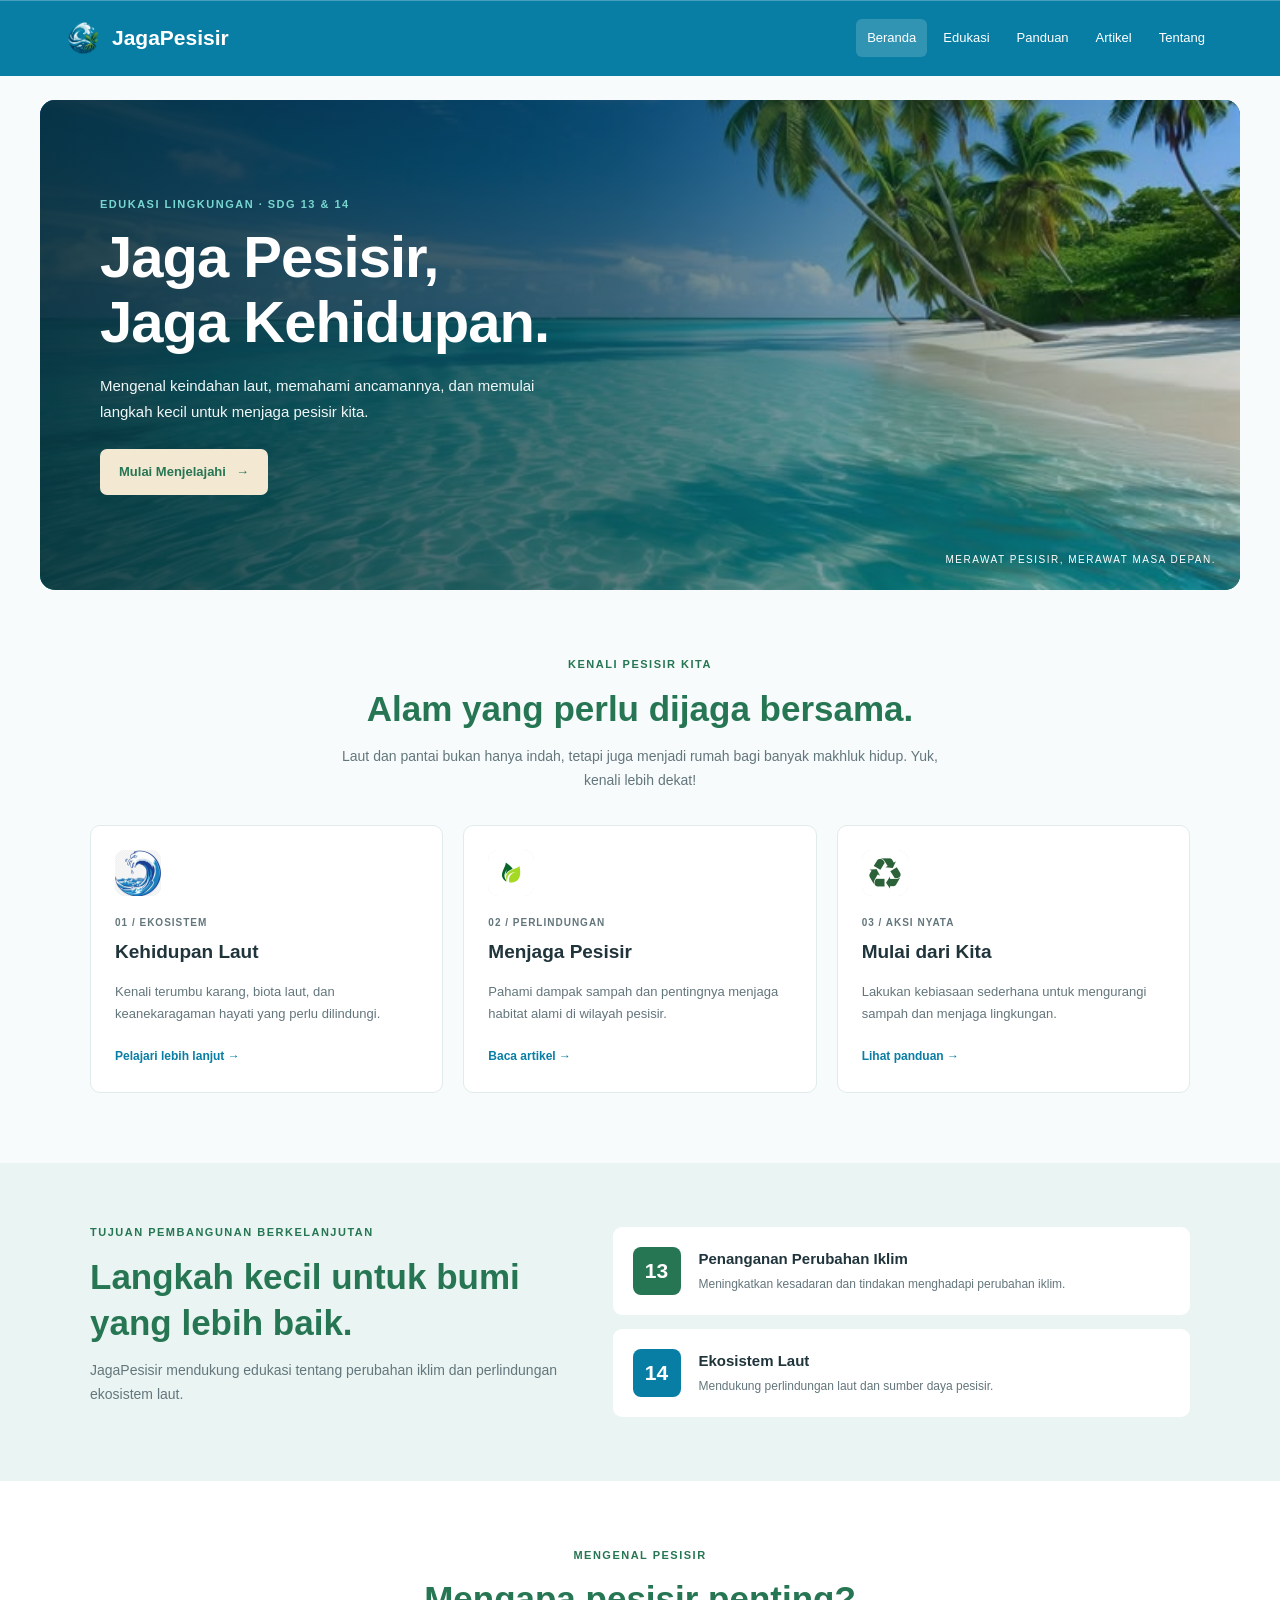
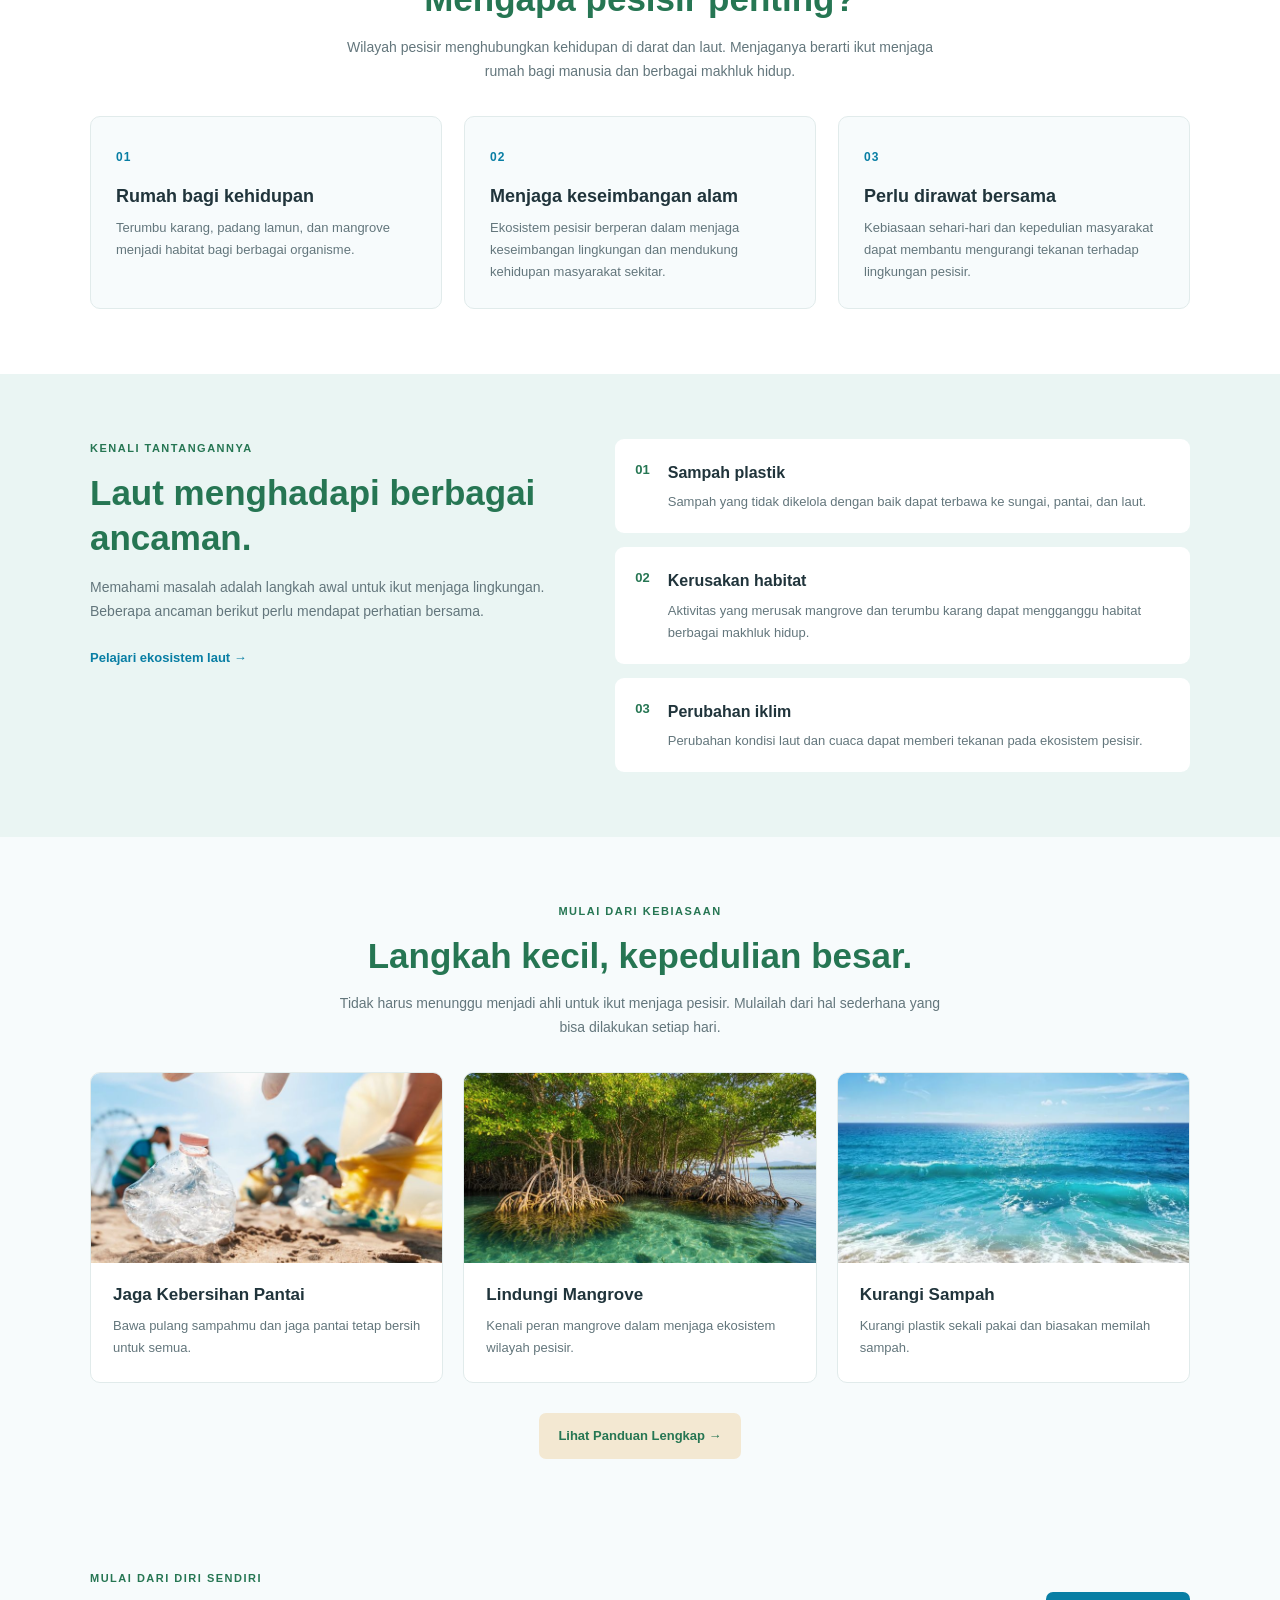
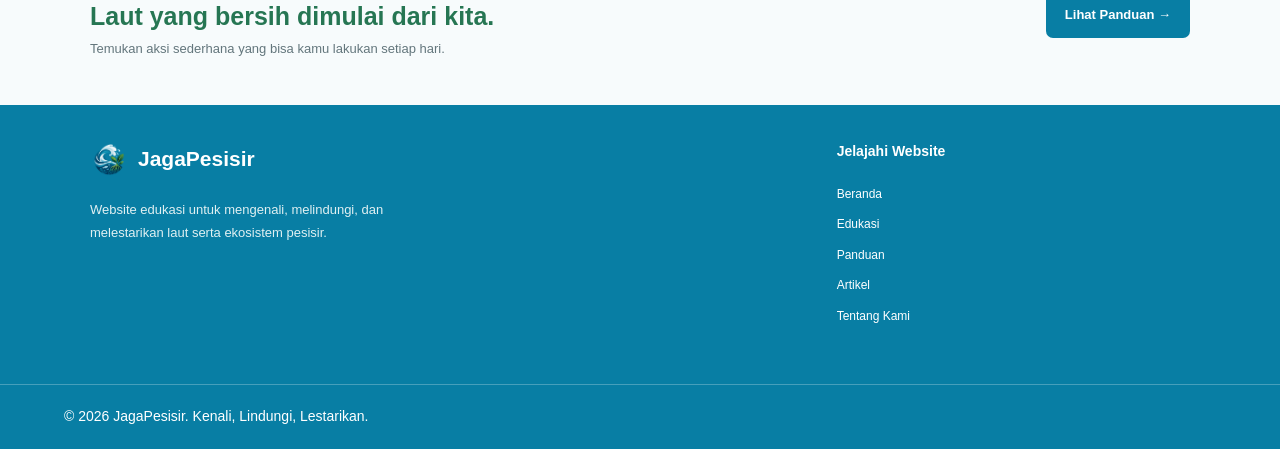
==== commit 07cacb0f: "Upadate logo navbar dan footer" ====
--- a/index.html
+++ b/index.html
@@ -329,29 +329,40 @@
     <!-- FOOTER -->
     <footer class="footer">
         <div class="container footer-content">
+
             <div>
-                <img src="images/logo.png" alt="" class="logo-img">
+                <a href="index.html" class="logo">
+                    <img
+                        src="images/logo.png"
+                        alt=""
+                        class="logo-img"
+                    >
+                    JagaPesisir
+                </a>
+
                 <p>
-                    Edukasi sederhana untuk mengenal dan menjaga
-                    laut serta pantai Indonesia.
+                    Website edukasi untuk mengenali, melindungi,
+                    dan melestarikan laut serta ekosistem pesisir.
                 </p>
             </div>
 
             <div class="footer-links">
-              <h3>Jelajahi</h3>
-              <a href="index.html">Beranda</a>
-             <a href="edukasi.html">Edukasi</a>
-             <a href="panduan.html">Panduan</a>
-             <a href="artikel.html">Artikel</a>
-             <a href="tentang.html">Tentang Kami</a>
-             </div>
-            
-        <div class="container footer-bottom">
-            <p>
-                © 2026 JagaPesisir. Kenali, Lindungi, Lestarikan.
-             </p>
-             </div>
-            </footer>
-
-</body>
-</html>+                <h3>Jelajahi Website</h3>
+
+                <a href="index.html">Beranda</a>
+                <a href="edukasi.html">Edukasi</a>
+                <a href="panduan.html">Panduan</a>
+                <a href="artikel.html">Artikel</a>
+                <a href="tentang.html">Tentang Kami</a>
+            </div>
+
+        </div>
+
+<footer>
+   
+    <div class="footer-bottom">
+        <div class="container">
+            <p>© 2026 JagaPesisir. Kenali, Lindungi, Lestarikan.</p>
+        </div>
+    </div>
+</footer>
--- a/css/style.css
+++ b/css/style.css
@@ -813,4 +813,13 @@
     font-size: 14px;
 }
 
-
+footer .footer-bottom::before {
+    content: "";
+    position: absolute;
+    top: 0;
+    left: 50%;
+    transform: translateX(-50%);
+    width: 100vw;
+    height: 1px;
+    background-color: rgba(255, 255, 255, 0.25);
+}
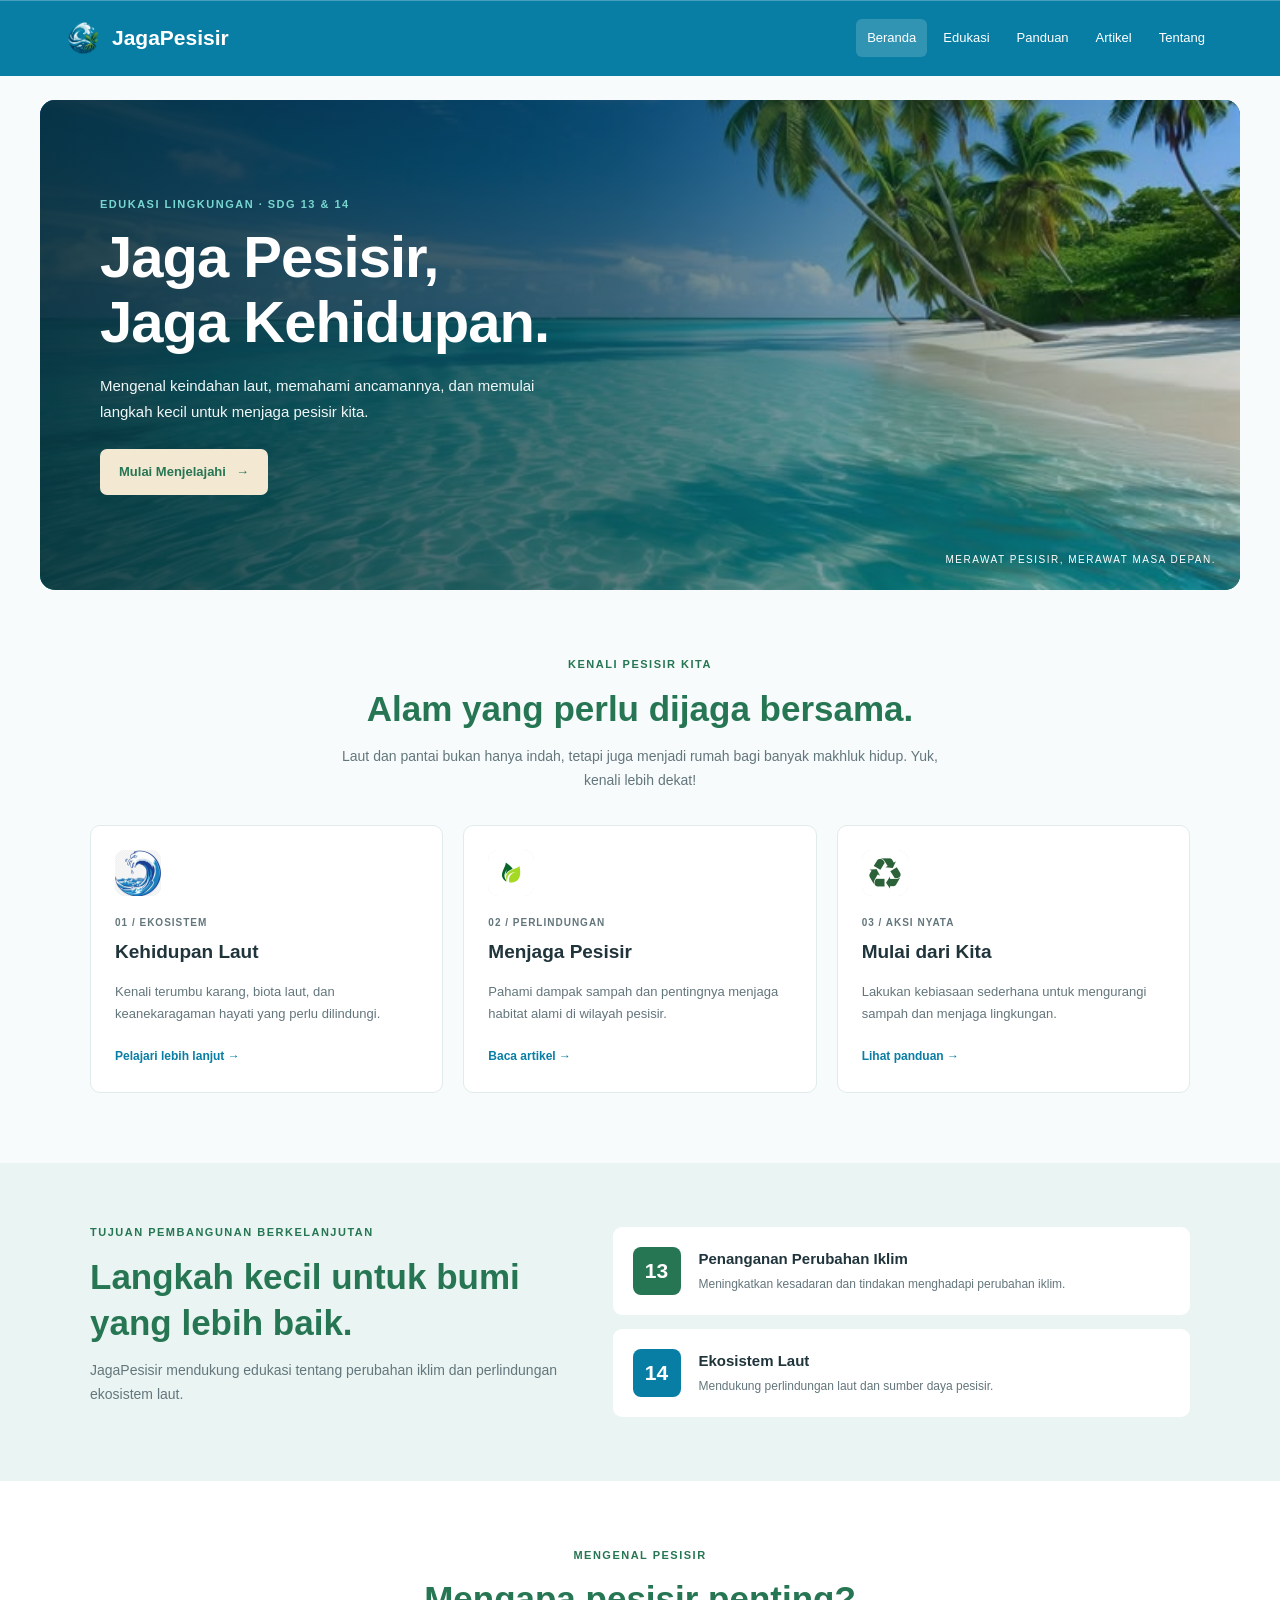
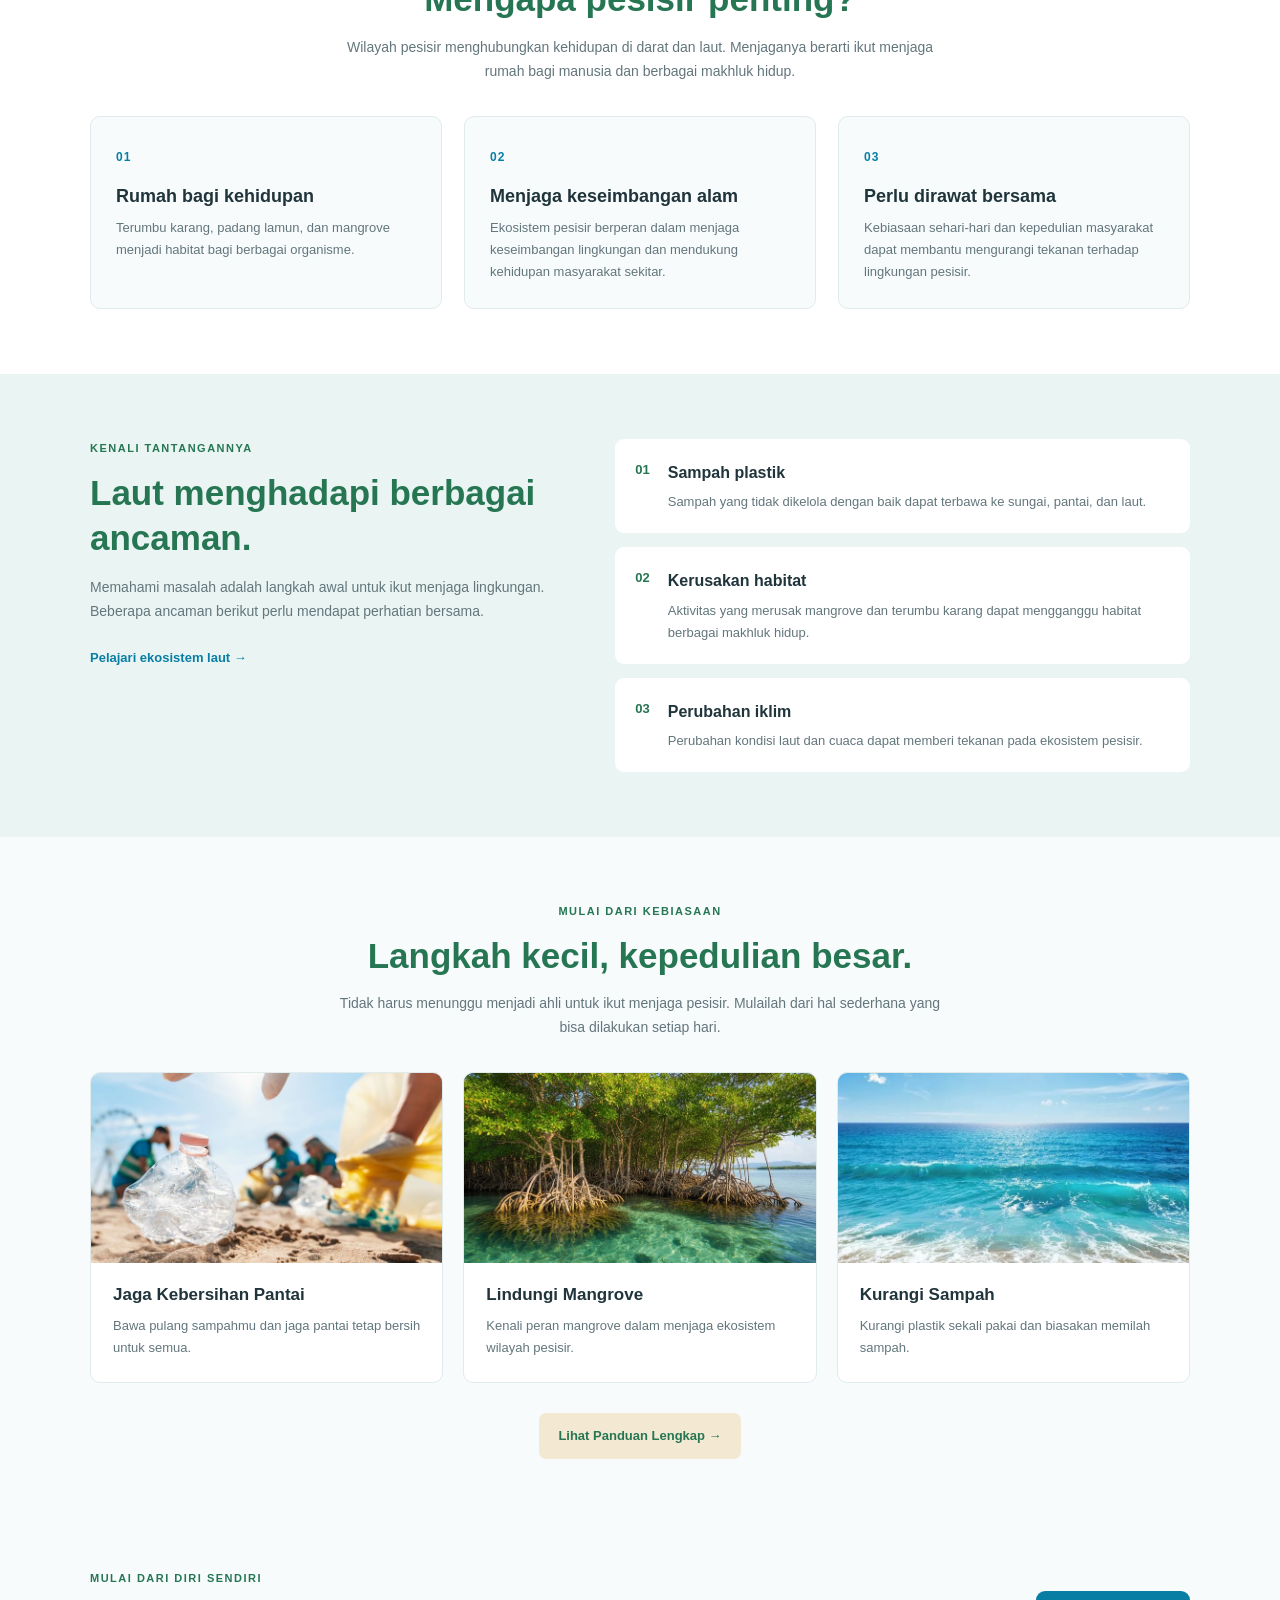
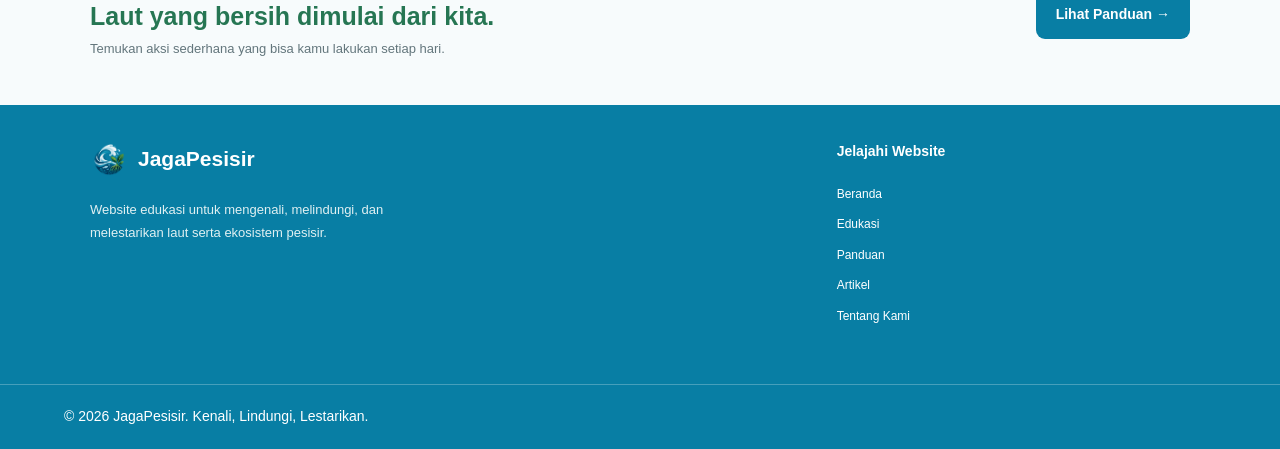
==== commit 088ccbcd: "update halaman beranda" ====
--- a/index.html
+++ b/index.html
@@ -337,7 +337,7 @@
                         alt=""
                         class="logo-img"
                     >
-                    JagaPesisir
+                    <span>JagaPesisir</span>
                 </a>
 
                 <p>
--- a/css/style.css
+++ b/css/style.css
@@ -366,9 +366,13 @@
 
 .closing-button {
     flex-shrink: 0;
+    padding: 12px 20px;
+    min-height: 45px;
+    border-radius: 9px;
     background: var(--ocean);
     color: white;
-}
+    font-size: 14px;
+}   
 
 .closing-button:hover {
     background: var(--mangrove);
@@ -823,3 +827,1195 @@
     height: 1px;
     background-color: rgba(255, 255, 255, 0.25);
 }
+
+
+
+/* CSS HALAMAN EDUKASI JAGAPESISIR */
+:root {
+    --ocean: #087EA4;
+    --sea: #16A6C7;
+    --aqua: #78D6D0;
+    --mangrove: #267653;
+    --sand: #F3E8D2;
+    --background: #F7FBFC;
+    --text: #20343B;
+    --muted: #63767C;
+    --border: #E1EBEB;
+}
+
+* {
+    box-sizing: border-box;
+}
+
+html {
+    scroll-behavior: smooth;
+    scroll-padding-top: 20px;
+}
+
+body.education-page {
+    margin: 0;
+    font-family: Arial, sans-serif;
+    color: var(--text);
+    background: var(--background);
+    line-height: 1.7;
+}
+
+.education-page a {
+    text-decoration: none;
+}
+
+.education-page img {
+    max-width: 100%;
+}
+
+.education-page .container {
+    width: min(1100px, calc(100% - 40px));
+    margin: 0 auto;
+}
+
+/*NAVBAR - MENGIKUTI BERANDA*/
+
+.education-page > .navbar {
+    min-height: 76px;
+    padding: 14px 5%;
+    display: flex;
+    justify-content: space-between;
+    align-items: center;
+    gap: 20px;
+    background: var(--ocean);
+}
+
+.education-page .navbar .logo {
+    display: inline-flex;
+    align-items: center;
+    gap: 10px;
+    color: white;
+    font-size: 21px;
+    font-weight: bold;
+    white-space: nowrap;
+}
+
+.education-page .navbar .logo-img {
+    display: block;
+    width: 38px;
+    height: 38px;
+    object-fit: contain;
+}
+
+.education-page .navbar nav {
+    display: flex;
+    flex-wrap: wrap;
+    gap: 5px;
+}
+
+.education-page .navbar nav a {
+    padding: 8px 11px;
+    color: white;
+    border-radius: 6px;
+    font-size: 13px;
+    transition: background 0.2s;
+}
+
+.education-page .navbar nav a:hover,
+.education-page .navbar nav a.active {
+    background: rgba(255, 255, 255, 0.17);
+}
+
+/*TEKS PENGANTAR*/
+
+.education-page .eyebrow {
+    margin: 0 0 12px;
+    color: var(--mangrove);
+    font-size: 11px;
+    font-weight: bold;
+    letter-spacing: 1.5px;
+}
+
+.education-page h1,
+.education-page h2,
+.education-page h3,
+.education-page p {
+    overflow-wrap: break-word;
+}
+
+/*HERO EDUKASI*/
+
+.education-page .education-hero {
+    width: min(1100px, calc(100% - 40px));
+    min-height: 350px;
+    margin: 35px auto 45px;
+    padding: 50px;
+    display: flex;
+    flex-direction: column;
+    align-items: flex-start;
+    justify-content: center;
+    border-radius: 15px;
+    background: linear-gradient(
+        120deg,
+        #063B4B,
+        #087EA4,
+        #16A6C7
+    );
+    color: white;
+}
+
+.education-page .education-hero .eyebrow {
+    color: var(--aqua);
+}
+
+.education-page .education-hero h1 {
+    max-width: 750px;
+    margin: 0 0 18px;
+    color: white;
+    font-size: clamp(32px, 4vw, 48px);
+    line-height: 1.2;
+}
+
+.education-page .education-hero > p:not(.eyebrow) {
+    max-width: 720px;
+    margin: 0 0 25px;
+    color: #E5F7FA;
+    font-size: 15px;
+    line-height: 1.8;
+}
+
+/*TOMBOL*/
+
+.education-page .button {
+    display: inline-flex;
+    align-items: center;
+    justify-content: center;
+    gap: 10px;
+    padding: 12px 19px;
+    min-height: 45px;
+    border-radius: 7px;
+    background: var(--sand);
+    color: var(--mangrove);
+    font-size: 13px;
+    font-weight: bold;
+    transition: background 0.2s, transform 0.2s;
+}
+
+.education-page .button:hover {
+    background: var(--aqua);
+    transform: translateY(-2px);
+}
+
+/*KARTU MATERI EDUKASI GAMBAR KIRI, TEKS KANAN*/
+
+.education-page .education-card {
+    width: min(1100px, calc(100% - 40px));
+    margin: 0 auto 22px;
+    padding: 25px;
+    display: grid;
+    grid-template-columns: minmax(0, 2fr) minmax(0, 3fr);
+    align-items: center;
+    gap: 28px;
+    border: 1px solid var(--border);
+    border-radius: 10px;
+    background: white;
+    transition: transform 0.2s, box-shadow 0.2s;
+}
+
+.education-page .education-card:hover {
+    transform: translateY(-3px);
+    box-shadow: 0 10px 24px rgba(32, 52, 59, 0.08);
+}
+
+.education-page .education-card > img {
+    display: block;
+    width: 100%;
+    height: 250px;
+    border-radius: 8px;
+    object-fit: cover;
+}
+
+.education-page .education-content {
+    min-width: 0;
+}
+
+.education-page .card-label {
+    margin: 0 0 8px;
+    color: var(--muted);
+    font-size: 10px;
+    font-weight: bold;
+    letter-spacing: 1px;
+}
+
+.education-page .education-card h2 {
+    margin: 0 0 12px;
+    color: var(--mangrove);
+    font-size: 25px;
+    line-height: 1.3;
+}
+
+.education-page .education-card p:not(.card-label) {
+    margin: 0 0 13px;
+    color: var(--muted);
+    font-size: 14px;
+    line-height: 1.8;
+}
+
+.education-page .education-card a {
+    color: var(--ocean);
+    font-size: 13px;
+    font-weight: bold;
+}
+
+.education-page .education-card a:hover {
+    color: var(--mangrove);
+    text-decoration: underline;
+}
+
+/*KONSERVASI DAN SUMBER*/
+
+.education-page .education-info {
+    width: min(1100px, calc(100% - 40px));
+    margin: 30px auto;
+    padding: 35px;
+    border: 1px solid var(--border);
+    border-radius: 10px;
+    background: #EAF5F3;
+}
+
+.education-page .education-info h2 {
+    margin: 0 0 15px;
+    color: var(--mangrove);
+    font-size: 30px;
+    line-height: 1.3;
+}
+
+.education-page .education-info > p:not(.eyebrow) {
+    color: var(--muted);
+    font-size: 14px;
+    line-height: 1.8;
+}
+
+.education-page .education-info ul {
+    display: grid;
+    gap: 10px;
+    padding: 0;
+    list-style: none;
+}
+
+.education-page .education-info li {
+    padding: 13px 16px;
+    border: 1px solid var(--border);
+    border-radius: 8px;
+    background: white;
+}
+
+.education-page .education-info li a {
+    color: var(--ocean);
+    font-size: 13px;
+    font-weight: bold;
+}
+
+.education-page .education-info li a:hover {
+    color: var(--mangrove);
+    text-decoration: underline;
+}
+
+/*AJAKAN SEBELUM FOOTER MENYESUAIKAN BERANDA*/
+
+
+/* AJAKAN SEBELUM FOOTER */
+
+.education-page .closing {
+    width: min(1100px, calc(100% - 40px));
+    margin: 0 auto;
+    padding: 55px 0;
+    display: flex;
+    align-items: center;
+    justify-content: space-between;
+    gap: 25px;
+}
+
+.education-page .closing .eyebrow {
+    margin: 0 0 12px;
+    font-size: 13px;
+    letter-spacing: 1.5px;
+}
+
+.education-page .closing h2 {
+    margin: 0 0 12px;
+    color: var(--mangrove);
+    font-size: clamp(32px, 3.5vw, 52px);
+    line-height: 1.2;
+}
+
+.education-page .closing > div > p:last-child {
+    margin: 0;
+    color: var(--muted);
+    font-size: 20px;
+    line-height: 1.8;
+}
+
+.education-page .closing-button {
+    flex-shrink: 0;
+    padding: 12px 20px;
+    min-height: 45px;
+    border-radius: 9px;
+    background: var(--ocean);
+    color: white;
+    font-size: 22px;
+    font-weight: bold;
+}
+
+.education-page .closing-button:hover {
+    background: var(--mangrove);
+}
+
+/* RESPONSIVE TABLET */
+@media (max-width: 800px) {
+    .education-page .closing {
+        align-items: flex-start;
+    }
+}
+
+/* RESPONSIVE SMARTPHONE */
+@media (max-width: 550px) {
+    .education-page .closing {
+        width: calc(100% - 32px);
+        align-items: stretch;
+        flex-direction: column;
+        gap: 18px;
+        padding: 32px 0;
+    }
+
+    .education-page .closing h2 {
+        font-size: 24px;
+    }
+
+    .education-page .closing-button {
+        width: 100%;
+        min-height: 45px;
+    }
+}
+
+.education-page > footer.footer .footer-content {
+    display: grid;
+    grid-template-columns: 2fr 1fr;
+    gap: 40px;
+    padding-bottom: 28px;
+}
+
+/* Logo */
+
+.education-page > footer.footer .logo {
+    display: inline-flex;
+    align-items: center;
+    gap: 10px;
+    margin-bottom: 0;
+    color: white;
+    font-size: 30px;
+    font-weight: bold;
+    white-space: nowrap;
+}
+
+.education-page > footer.footer .logo-img {
+    display: block;
+    width: 58px;
+    height: 58px;
+    object-fit: contain;
+}
+
+/* Deskripsi */
+
+.education-page > footer.footer .footer-about {
+    min-width: 0;
+}
+
+.education-page > footer.footer .footer-about > p {
+    max-width: 350px;
+    margin: 25px 0 0;
+    color: #E0F0F2;
+    font-size: 16px;
+    line-height: 1.9;
+}
+
+/* Link navigasi */
+
+.education-page > footer.footer .footer-links {
+    display: flex;
+    flex-direction: column;
+    align-items: flex-start;
+    gap: 8px;
+}
+
+.education-page > footer.footer .footer-links h3 {
+    margin: 0 0 5px;
+    color: white;
+    font-size: 20px;
+}
+
+.education-page > footer.footer .footer-links a {
+    display: block;
+    color: #E0F0F2;
+    font-size: 16px;
+    transition: color 0.2s;
+}
+
+.education-page > footer.footer .footer-links a:hover {
+    color: var(--aqua);
+}
+
+/* Copyright */
+
+.education-page > footer.footer .footer-bottom {
+    position: relative;
+    width: 100%;
+    max-width: none;
+    margin: 0;
+    padding: 20px 0;
+    border-top: none;
+    color: #E0F0F2;
+}
+
+.education-page > footer.footer .footer-bottom::before {
+    content: "";
+    position: absolute;
+    top: 0;
+    left: 50%;
+    transform: translateX(-50%);
+    width: 100vw;
+    height: 1px;
+    background-color: rgba(255, 255, 255, 0.25);
+}
+
+.education-page > footer.footer .footer-bottom p {
+    margin: 0;
+    font-size: 14px;
+}
+
+/*RESPONSIVE TABLET*/
+
+@media (max-width: 800px) {
+
+    .education-page > .navbar {
+        align-items: flex-start;
+        flex-direction: column;
+        justify-content: center;
+        padding: 17px 5%;
+    }
+
+    .education-page .education-hero {
+        min-height: 320px;
+        padding: 35px;
+    }
+
+    .education-page .education-card {
+        grid-template-columns: minmax(0, 1fr) minmax(0, 1.2fr);
+        gap: 20px;
+        padding: 20px;
+    }
+
+    .education-page .education-card > img {
+        height: 220px;
+    }
+
+    .education-page .education-card h2 {
+        font-size: 22px;
+    }
+
+    .education-page .closing {
+        align-items: flex-start;
+    }
+
+    .education-page .closing-button {
+        padding: 15px 18px;
+        font-size: 14px;
+    }
+}
+
+/*RESPONSIVE SMARTPHONE*/
+
+@media (max-width: 550px) {
+
+    .education-page .container {
+        width: calc(100% - 32px);
+    }
+
+    .education-page .navbar nav {
+        gap: 2px;
+    }
+
+    .education-page .navbar nav a {
+        padding: 7px;
+        font-size: 11px;
+    }
+
+    .education-page .education-hero {
+        width: calc(100% - 24px);
+        min-height: auto;
+        margin-top: 12px;
+        margin-bottom: 30px;
+        padding: 28px 22px;
+        border-radius: 11px;
+    }
+
+    .education-page .education-hero h1 {
+        font-size: 32px;
+    }
+
+    .education-page .education-hero > p:not(.eyebrow) {
+        font-size: 14px;
+    }
+
+    .education-page .education-card {
+        width: calc(100% - 32px);
+        grid-template-columns: minmax(0, 1fr);
+        gap: 14px;
+        margin-bottom: 15px;
+        padding: 18px;
+    }
+
+    .education-page .education-card > img {
+        height: 210px;
+    }
+
+    .education-page .education-card h2 {
+        font-size: 21px;
+    }
+
+    .education-page .education-card p:not(.card-label) {
+        font-size: 14px;
+    }
+
+    .education-page .education-info {
+        width: calc(100% - 32px);
+        margin: 20px auto;
+        padding: 24px 20px;
+    }
+
+    .education-page .education-info h2 {
+        font-size: 25px;
+    }
+
+    .education-page .closing {
+        align-items: stretch;
+        flex-direction: column;
+        gap: 18px;
+        padding-top: 35px;
+        padding-bottom: 35px;
+    }
+
+    .education-page .closing h2 {
+        font-size: 27px;
+    }
+
+    .education-page .closing-button {
+        width: 100%;
+        min-height: 50px;
+    }
+
+    /* Footer smartphone */
+
+    .education-page > footer.footer {
+        padding-top: 35px;
+    }
+
+    .education-page > footer.footer .footer-content {
+        grid-template-columns: 1fr;
+        gap: 22px;
+        padding-bottom: 28px;
+    }
+
+    .education-page > footer.footer .logo {
+        gap: 10px;
+        font-size: 25px;
+    }
+
+    .education-page > footer.footer .logo-img {
+        width: 48px;
+        height: 48px;
+    }
+
+    .education-page > footer.footer .footer-about > p {
+        margin-top: 18px;
+        font-size: 14px;
+    }
+
+    .education-page > footer.footer .footer-links {
+        gap: 8px;
+    }
+
+    .education-page > footer.footer .footer-links h3 {
+        margin-bottom: 5px;
+        font-size: 18px;
+    }
+
+    .education-page > footer.footer .footer-links a {
+        font-size: 14px;
+    }
+
+    .education-page > footer.footer .footer-bottom {
+        padding: 18px 0;
+    }
+
+    .education-page > footer.footer .footer-bottom p {
+        font-size: 12px;
+    }
+}
+
+/*AKSESIBILITAS*/
+
+@media (prefers-reduced-motion: reduce) {
+    .education-page *,
+    .education-page *::before,
+    .education-page *::after {
+        scroll-behavior: auto !important;
+        transition: none !important;
+    }
+}
+
+
+/*HALAMAN ARTIKEL — JAGAPESISIR*/
+
+/* DASAR HALAMAN */
+
+.article-page {
+    background-color: var(--background);
+    color: var(--text);
+}
+
+.article-page main {
+    overflow: hidden;
+}
+
+.article-page img {
+    max-width: 100%;
+}
+
+
+
+
+/* NAVBAR HALAMAN ARTIKEL */
+
+.article-page > .navbar {
+    min-height: 76px;
+    padding: 14px 5%;
+    display: flex;
+    justify-content: space-between;
+    align-items: center;
+    gap: 20px;
+    background: var(--ocean);
+}
+
+.article-page .navbar .logo {
+    display: inline-flex;
+    align-items: center;
+    gap: 10px;
+    color: white;
+    font-size: 21px;
+    font-weight: bold;
+    white-space: nowrap;
+    text-decoration: none;
+}
+
+.article-page .navbar .logo-img {
+    display: block;
+    width: 38px;
+    height: 38px;
+    object-fit: contain;
+}
+
+.article-page .navbar nav {
+    display: flex;
+    flex-wrap: wrap;
+    gap: 5px;
+}
+
+.article-page .navbar nav a {
+    padding: 8px 11px;
+    color: white;
+    border-radius: 6px;
+    font-size: 13px;
+    text-decoration: none;
+    transition: background 0.2s;
+}
+
+.article-page .navbar nav a:hover,
+.article-page .navbar nav a.active {
+    background: rgba(255, 255, 255, 0.17);
+}
+
+
+
+
+/* HERO ARTIKEL */
+.article-hero {
+    position: relative;
+    overflow: hidden;
+    padding: 85px 8% 35px;
+    background: linear-gradient(
+        120deg,
+        var(--ocean),
+        #086b83 65%,
+        var(--mangrove)
+    );
+    color: white;
+}
+
+.article-hero-content {
+    max-width: 780px;
+    margin: 0 auto;
+    text-align: center;
+}
+
+.article-label {
+    display: inline-block;
+    margin-bottom: 20px;
+    padding: 8px 16px;
+    border: 1px solid rgba(255, 255, 255, 0.45);
+    border-radius: 30px;
+    color: var(--aqua);
+    font-size: 12px;
+    font-weight: 700;
+    letter-spacing: 2px;
+}
+
+.article-hero h1 {
+    margin: 0 0 22px;
+    font-size: clamp(34px, 5vw, 56px);
+    line-height: 1.15;
+    font-weight: 800;
+}
+
+.article-hero h1 span {
+    color: var(--aqua);
+}
+
+.article-description {
+    max-width: 650px;
+    margin: 0 auto;
+    color: rgba(255, 255, 255, 0.9);
+    font-size: 16px;
+    line-height: 1.8;
+}
+
+.article-hero-decoration {
+    display: flex;
+    justify-content: center;
+    align-items: center;
+    flex-wrap: wrap;
+    gap: 12px;
+    margin-top: 55px;
+    padding-top: 20px;
+    border-top: 1px solid rgba(255, 255, 255, 0.2);
+    color: rgba(255, 255, 255, 0.8);
+    font-size: 11px;
+    font-weight: 600;
+    letter-spacing: 2px;
+}
+
+/* RESPONSIVE HP */
+@media (max-width: 600px) {
+    .article-hero {
+        padding: 60px 6% 25px;
+    }
+
+    .article-hero h1 {
+        font-size: 34px;
+    }
+
+    .article-description {
+        font-size: 14px;
+    }
+
+    .article-hero-decoration {
+        gap: 8px;
+        margin-top: 35px;
+        font-size: 9px;
+        letter-spacing: 1px;
+    }
+}
+
+
+/* BAGIAN KONTEN */
+
+.article-page .article-section {
+    width: min(1100px, calc(100% - 40px));
+    margin: 0 auto;
+    padding: 55px 0;
+}
+
+.article-page .article-heading {
+    max-width: 760px;
+    margin-bottom: 28px;
+}
+
+.article-page .article-heading h2 {
+    margin: 0 0 12px;
+    color: var(--ocean);
+    font-size: clamp(24px, 3vw, 32px);
+    line-height: 1.3;
+    letter-spacing: -0.5px;
+}
+
+.article-page .article-heading > p:last-child {
+    margin: 0;
+    color: var(--muted);
+    font-size: 15px;
+    line-height: 1.8;
+}
+
+
+
+/* STUDI KASUS — REHABILITASI MANGROVE */
+
+.article-page .article-feature {
+    display: grid;
+    grid-template-columns: 0.9fr 1.1fr;
+    align-items: stretch;
+    gap: 0;
+    margin-top: 30px;
+    overflow: hidden;
+    background-color: #ffffff;
+    border: 1px solid #dcece5;
+    border-radius: 18px;
+    box-shadow: 0 8px 24px rgba(38, 118, 83, 0.08);
+}
+
+/* GAMBAR */
+.article-page .article-feature > img {
+    display: block;
+    width: 100%;
+    height: 100%;
+    min-height: 480px;
+    object-fit: cover;
+}
+
+/* KONTEN */
+.article-page .article-content {
+    padding: 32px;
+    background: linear-gradient(
+        180deg,
+        #ffffff 0%,
+        #f5fbf8 100%
+    );
+}
+
+/* SUBJUDUL */
+.article-page .article-content h3 {
+    margin: 0 0 10px;
+    padding-left: 12px;
+    border-left: 4px solid var(--mangrove);
+    color: var(--mangrove);
+    font-size: 19px;
+    line-height: 1.5;
+}
+
+/* JARAK ANTARPEMBAHASAN */
+.article-page .article-content h3:not(:first-child) {
+    margin-top: 25px;
+}
+
+/* PARAGRAF RATA KANAN-KIRI */
+.article-page .article-content p {
+    margin: 0;
+    color: var(--text);
+    font-size: 14px;
+    line-height: 1.9;
+    text-align: justify;
+    overflow-wrap: break-word;
+}
+
+/* TOMBOL TAUTAN */
+.article-page .article-link {
+    display: inline-flex;
+    align-items: center;
+    justify-content: center;
+    margin-top: 26px;
+    padding: 12px 20px;
+    background-color: var(--mangrove);
+    color: #ffffff;
+    border: 1px solid var(--mangrove);
+    border-radius: 9px;
+    font-size: 14px;
+    font-weight: 600;
+    text-decoration: none;
+    transition:
+        background-color 0.2s ease,
+        transform 0.2s ease;
+}
+
+.article-page .article-link:hover {
+    background-color: #1c5c3f;
+    transform: translateY(-2px);
+}
+
+/* TABLET */
+@media (max-width: 900px) {
+    .article-page .article-feature {
+        grid-template-columns: 1fr 1fr;
+    }
+
+    .article-page .article-content {
+        padding: 24px;
+    }
+
+    .article-page .article-feature > img {
+        min-height: 520px;
+    }
+}
+
+/* HP */
+@media (max-width: 600px) {
+    .article-page .article-feature {
+        grid-template-columns: 1fr;
+    }
+
+    .article-page .article-feature > img {
+        height: 250px;
+        min-height: 0;
+    }
+
+    .article-page .article-content {
+        padding: 24px 20px;
+    }
+
+    .article-page .article-content h3 {
+        font-size: 18px;
+    }
+
+    .article-page .article-content p {
+        font-size: 14px;
+        line-height: 1.8;
+    }
+}
+
+
+
+/* INFOGRAFIS — KARTU BERNOMOR */
+
+.article-page .infographic-grid {
+    display: grid;
+    grid-template-columns: repeat(3, minmax(0, 1fr));
+    gap: 20px;
+    align-items: stretch;
+}
+
+.article-page .info-card {
+    display: flex;
+    flex-direction: column;
+    align-items: flex-start;
+    min-width: 0;
+    min-height: 250px;
+    padding: 25px 22px;
+    overflow: hidden;
+    background-color: #ffffff;
+    border: 1px solid #dcecef;
+    border-top: 4px solid var(--sea);
+    border-radius: 15px;
+    box-shadow: 0 5px 16px rgba(8, 126, 164, 0.06);
+    transition:
+        transform 0.25s ease,
+        box-shadow 0.25s ease,
+        border-color 0.25s ease;
+}
+
+.article-page .info-card:hover {
+    transform: translateY(-4px);
+    border-top-color: var(--mangrove);
+    box-shadow: 0 10px 24px rgba(8, 126, 164, 0.12);
+}
+
+.article-page .info-number {
+    display: inline-flex;
+    align-items: center;
+    justify-content: center;
+    flex-shrink: 0;
+    width: 46px;
+    height: 46px;
+    margin-bottom: 18px;
+    background-color: #e0f5f5;
+    border-radius: 12px;
+    color: var(--ocean);
+    font-size: 17px;
+    font-weight: 800;
+}
+
+.article-page .info-card h3 {
+    margin: 0 0 10px;
+    color: var(--mangrove);
+    font-size: 17px;
+    line-height: 1.5;
+}
+
+.article-page .info-card p {
+    margin: 0;
+    color: var(--muted);
+    font-size: 14px;
+    line-height: 1.8;
+}
+
+/* TABLET */
+@media (max-width: 900px) {
+    .article-page .infographic-grid {
+        grid-template-columns: repeat(2, minmax(0, 1fr));
+    }
+}
+
+/* HP */
+@media (max-width: 600px) {
+    .article-page .infographic-grid {
+        grid-template-columns: 1fr;
+        gap: 16px;
+    }
+
+    .article-page .info-card {
+        min-height: 0;
+    }
+}
+
+/* CHECKLIST AKSI RAMAH LINGKUNGAN */
+
+.article-page .checklist-card {
+    display: flex;
+    flex-direction: column;
+    gap: 0;
+    padding: 8px 24px;
+    background-color: white;
+    border: 1px solid #e0ece9;
+    border-radius: 14px;
+    box-shadow: 0 6px 22px rgba(24, 74, 79, 0.04);
+}
+
+.article-page .checklist-card label {
+    display: flex;
+    align-items: flex-start;
+    gap: 13px;
+    padding: 17px 0;
+    color: var(--text);
+    font-size: 14px;
+    line-height: 1.7;
+    border-bottom: 1px solid #edf3f2;
+    cursor: pointer;
+}
+
+.article-page .checklist-card label:last-child {
+    border-bottom: none;
+}
+
+.article-page .checklist-card input[type="checkbox"] {
+    flex: 0 0 auto;
+    width: 17px;
+    height: 17px;
+    margin: 4px 0 0;
+    accent-color: var(--mangrove);
+    cursor: pointer;
+}
+
+.article-page .checklist-note {
+    margin: 13px 0 0;
+    color: var(--muted);
+    font-size: 12px;
+    line-height: 1.7;
+}
+
+
+/* RESPONSIVE TABLET */
+
+@media (max-width: 900px) {
+    .article-page .article-section {
+        padding: 42px 0;
+    }
+
+    .article-page .article-feature {
+        grid-template-columns: 1fr 1fr;
+        gap: 22px;
+        padding: 20px;
+    }
+
+    .article-page .article-feature img {
+        min-height: 280px;
+    }
+
+    .article-page .infographic-grid {
+        grid-template-columns: repeat(2, minmax(0, 1fr));
+    }
+}
+
+
+/* RESPONSIVE HP */
+
+@media (max-width: 600px) {
+    .article-page .article-hero {
+        padding: 55px 20px 60px;
+    }
+
+    .article-page .article-hero h1 {
+        font-size: 32px;
+        letter-spacing: -0.5px;
+    }
+
+    .article-page .article-hero > p:last-child {
+        font-size: 14px;
+    }
+
+    .article-page .article-section {
+        width: calc(100% - 32px);
+        padding: 32px 0;
+    }
+
+    .article-page .article-heading {
+        margin-bottom: 20px;
+    }
+
+    .article-page .article-heading h2 {
+        font-size: 24px;
+    }
+
+    .article-page .article-heading > p:last-child {
+        font-size: 14px;
+    }
+
+    .article-page .article-feature {
+        grid-template-columns: 1fr;
+        gap: 20px;
+        padding: 15px;
+        border-radius: 14px;
+    }
+
+    .article-page .article-feature img {
+        height: 230px;
+        min-height: 0;
+        border-radius: 10px;
+    }
+
+    .article-page .article-content h3 {
+        font-size: 18px;
+    }
+
+    .article-page .infographic-grid {
+        grid-template-columns: 1fr;
+        gap: 14px;
+    }
+
+    .article-page .info-card {
+        padding: 21px;
+    }
+
+    .article-page .checklist-card {
+        padding: 5px 16px;
+    }
+
+    .article-page .checklist-card label {
+        font-size: 13px;
+    }
+}
+
+
+/* PENGURANGAN ANIMASI UNTUK AKSESIBILITAS */
+
+@media (prefers-reduced-motion: reduce) {
+    .article-page .info-card,
+    .article-page .article-link {
+        transition: none;
+    }
+
+    .article-page .info-card:hover {
+        transform: none;
+    }
+}
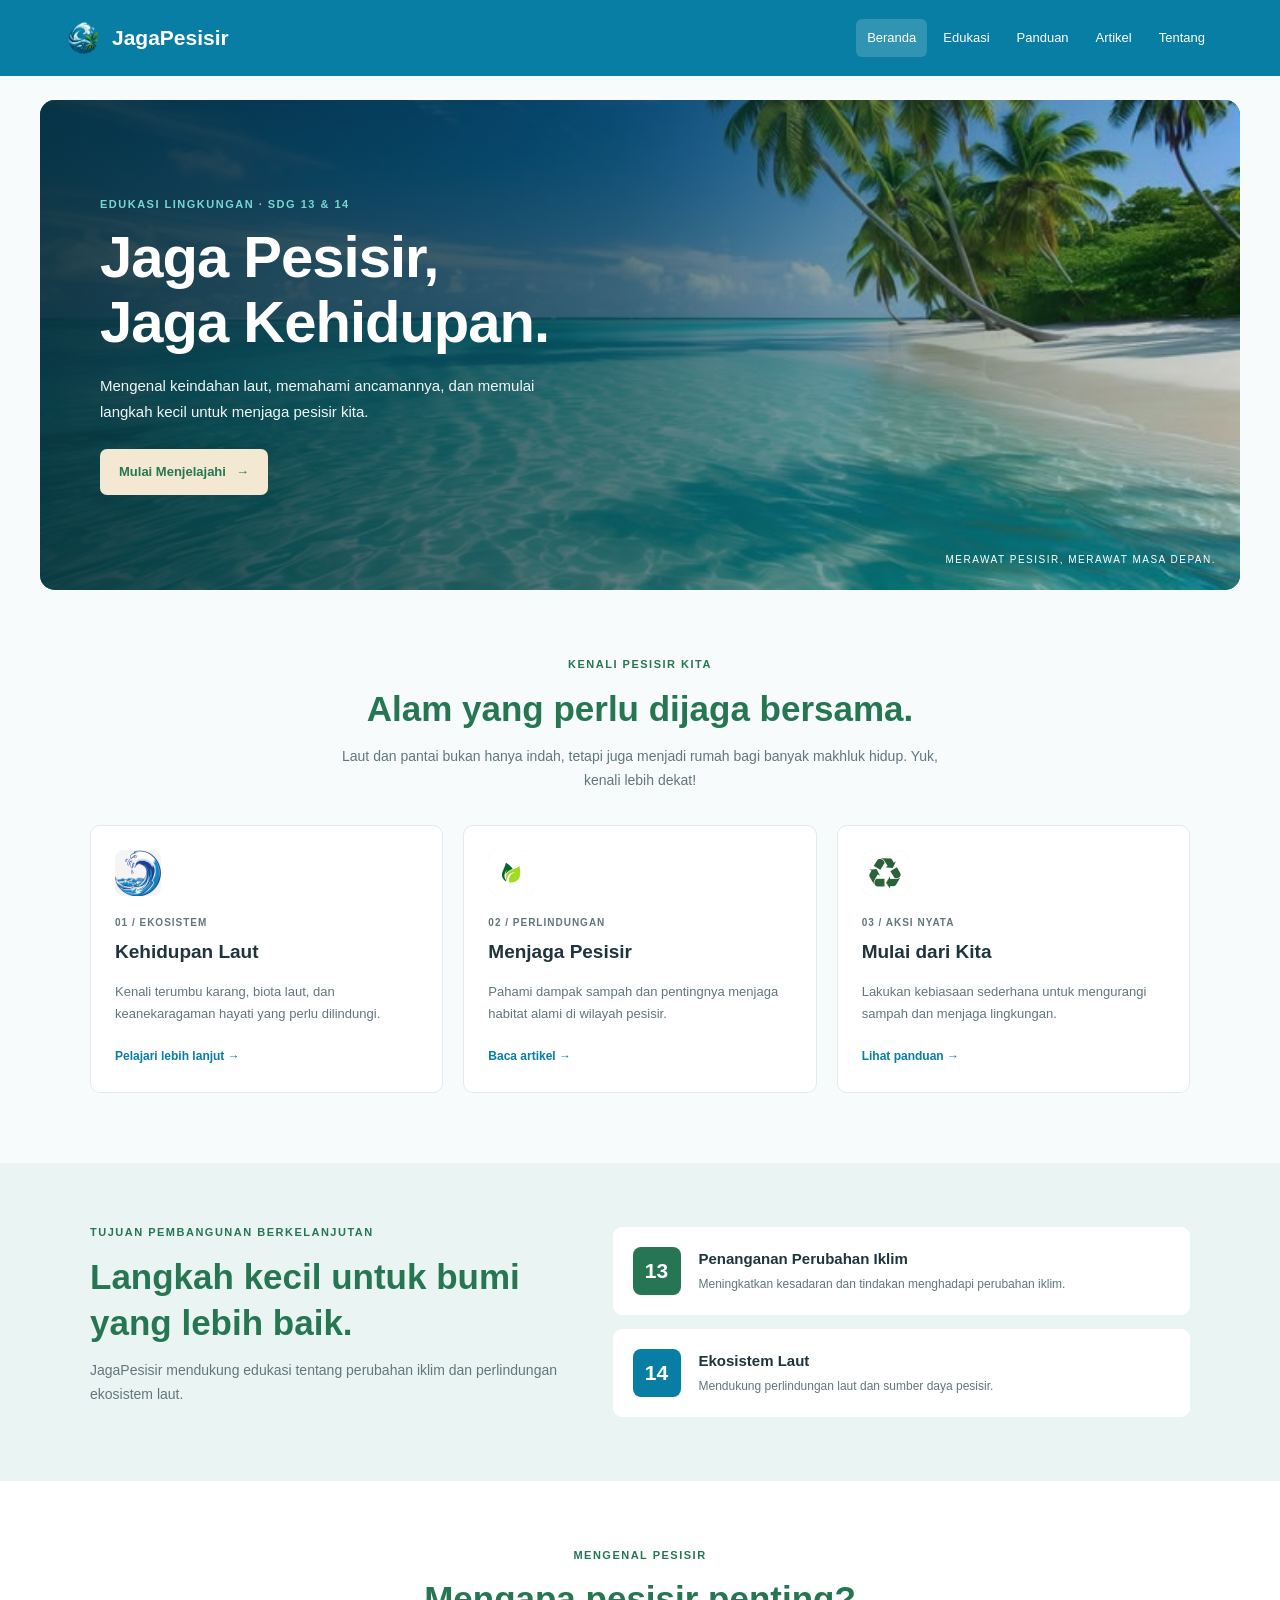
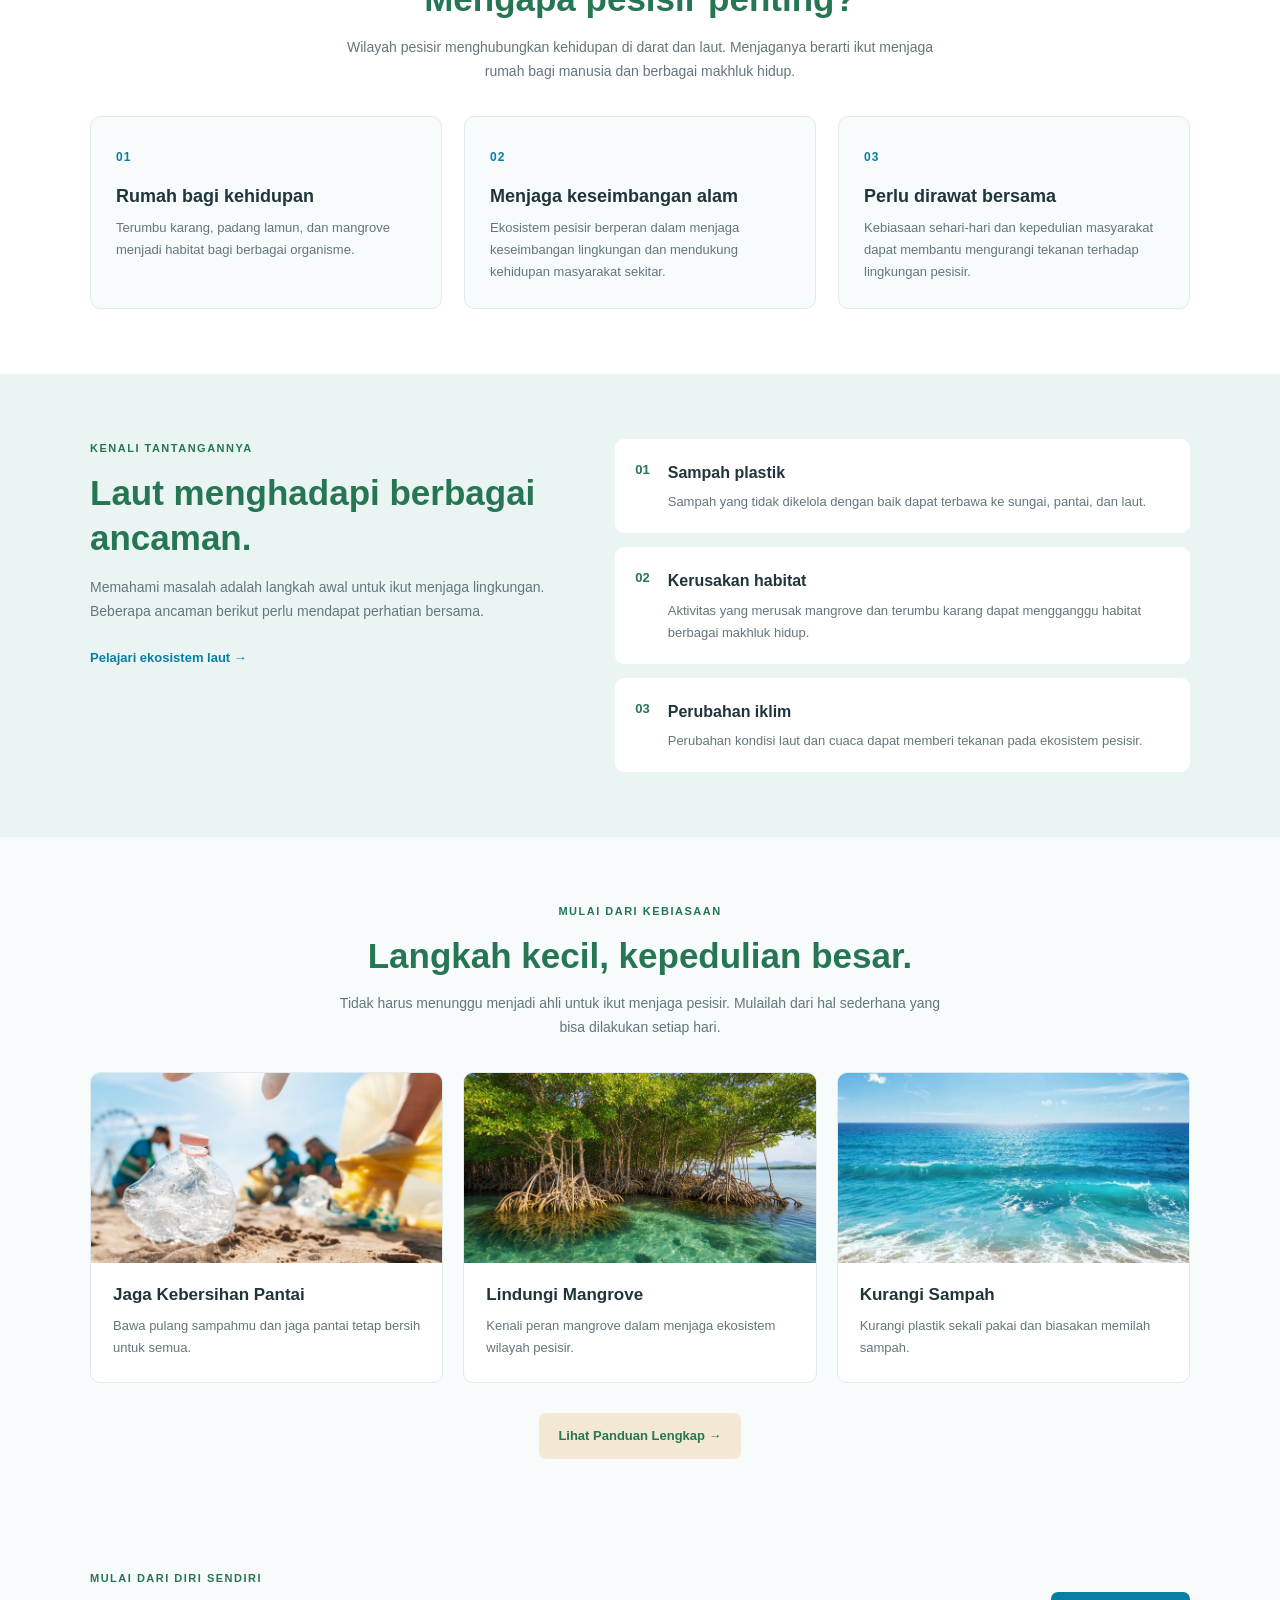
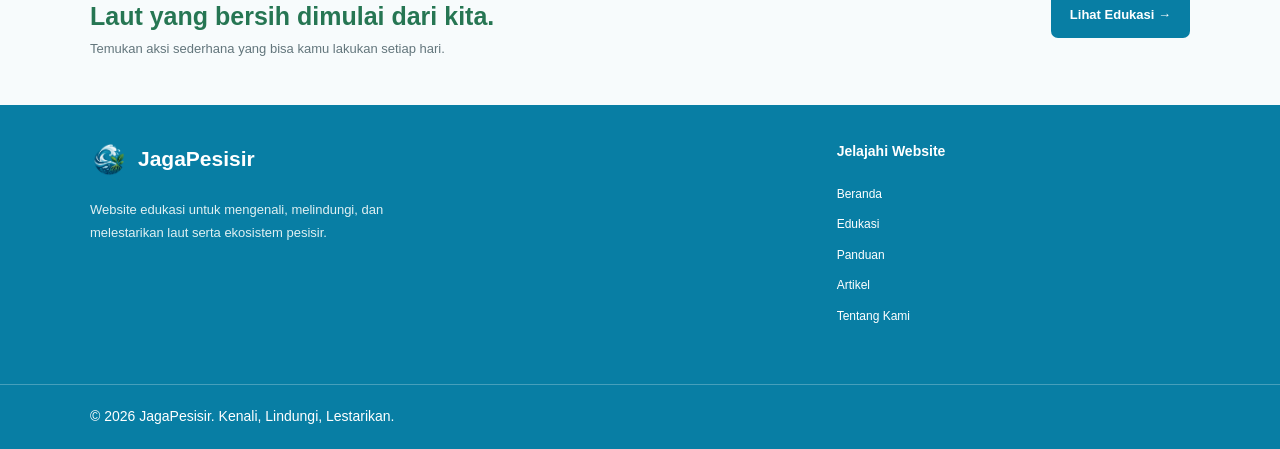
==== commit 4ce5e4e8: "Update beranda dan keseluruhan CSS" ====
--- a/index.html
+++ b/index.html
@@ -15,8 +15,8 @@
         <span>JagaPesisir</span>
     </a>
 
-    <nav>
-        <a href="index.html" class="active">Beranda</a>
+    <nav aria-label="Navigasi utama">
+        <a href="index.html" class="active" aria-current="page">Beranda</a>
         <a href="edukasi.html">Edukasi</a>
         <a href="panduan.html">Panduan</a>
         <a href="artikel.html">Artikel</a>
@@ -319,8 +319,8 @@
                 <p>Temukan aksi sederhana yang bisa kamu lakukan setiap hari.</p>
             </div>
 
-            <a href="panduan.html" class="button closing-button">
-                Lihat Panduan →
+            <a href="edukasi.html" class="button closing-button">
+                Lihat Edukasi →
             </a>
         </section>
 
@@ -357,8 +357,6 @@
             </div>
 
         </div>
-
-<footer>
    
     <div class="footer-bottom">
         <div class="container">
--- a/css/style.css
+++ b/css/style.css
@@ -1,4 +1,4 @@
-/* STYLE BERANDA */
+/* JAGAPESISIR — DASAR WEBSITE */
 :root {
     --ocean: #087EA4;
     --sea: #16A6C7;
@@ -9,15 +9,12 @@
     --text: #20343B;
     --muted: #63767C;
 }
-
 * {
     box-sizing: border-box;
 }
-
 html {
     scroll-behavior: smooth;
 }
-
 body {
     margin: 0;
     font-family: Arial, sans-serif;
@@ -25,17 +22,15 @@
     background: var(--background);
     line-height: 1.7;
 }
-
 a {
     text-decoration: none;
 }
-
 .container {
     width: min(1100px, calc(100% - 40px));
     margin: 0 auto;
 }
 
-/* NAVBAR */
+/* NAVBAR — DIPAKAI SEMUA HALAMAN */
 .navbar {
     min-height: 76px;
     padding: 14px 5%;
@@ -45,8 +40,6 @@
     gap: 20px;
     background: var(--ocean);
 }
-
-
 .logo {
     display: inline-flex;
     align-items: center;
@@ -56,33 +49,28 @@
     font-weight: bold;
     white-space: nowrap;
 }
-
 .logo-img {
     width: 38px;
     height: 38px;
     object-fit: contain;
 }
-
-
 .navbar nav {
     display: flex;
     flex-wrap: wrap;
     gap: 5px;
 }
-
 .navbar nav a {
     padding: 8px 11px;
     color: white;
     border-radius: 6px;
     font-size: 13px;
 }
-
 .navbar nav a:hover,
 .navbar nav a.active {
     background: rgba(255, 255, 255, 0.17);
 }
 
-/* HERO FOTO BESAR */
+/* HERO DAN TOMBOL BERSAMA */
 .hero {
     position: relative;
     min-height: 490px;
@@ -95,7 +83,6 @@
     background: #174E58;
     color: white;
 }
-
 .hero-photo,
 .hero-overlay {
     position: absolute;
@@ -103,11 +90,9 @@
     width: 100%;
     height: 100%;
 }
-
 .hero-photo {
     object-fit: cover;
 }
-
 .hero-overlay {
     background: linear-gradient(
         90deg,
@@ -116,14 +101,12 @@
         rgba(8, 43, 51, 0.10) 100%
     );
 }
-
 .hero-content {
     position: relative;
     z-index: 1;
     max-width: 650px;
     padding: 60px;
 }
-
 .eyebrow {
     margin: 0 0 12px;
     color: var(--mangrove);
@@ -131,25 +114,21 @@
     font-weight: bold;
     letter-spacing: 1.5px;
 }
-
 .hero .eyebrow {
     color: var(--aqua);
 }
-
 .hero h1 {
     margin: 0 0 18px;
     font-size: clamp(38px, 5vw, 58px);
     line-height: 1.12;
     letter-spacing: -1px;
 }
-
 .hero-content > p:not(.eyebrow) {
     max-width: 490px;
     margin-bottom: 25px;
     color: #F0F7F7;
     font-size: 15px;
 }
-
 .button {
     display: inline-flex;
     align-items: center;
@@ -164,12 +143,10 @@
     font-weight: bold;
     transition: background 0.2s, transform 0.2s;
 }
-
 .button:hover {
     background: var(--aqua);
     transform: translateY(-2px);
 }
-
 .hero-caption {
     position: absolute;
     z-index: 1;
@@ -180,18 +157,16 @@
     letter-spacing: 1.5px;
 }
 
-/* BAGIAN PENGENALAN */
+/* KOMPONEN KONTEN BERSAMA */
 .intro {
     padding-top: 65px;
     padding-bottom: 70px;
 }
-
 .section-heading {
     max-width: 620px;
     margin: 0 auto 32px;
     text-align: center;
 }
-
 .section-heading h2,
 .sdg-content h2 {
     margin: 0 0 12px;
@@ -199,19 +174,16 @@
     font-size: clamp(27px, 3.5vw, 35px);
     line-height: 1.3;
 }
-
 .section-heading > p:last-child,
 .sdg-content > div:first-child > p:not(.eyebrow) {
     color: var(--muted);
     font-size: 14px;
 }
-
 .cards {
     display: grid;
     grid-template-columns: repeat(3, minmax(0, 1fr));
     gap: 20px;
 }
-
 .card {
     padding: 24px;
     background: white;
@@ -219,13 +191,10 @@
     border-radius: 10px;
     transition: transform 0.2s, box-shadow 0.2s;
 }
-
 .card:hover {
     transform: translateY(-4px);
     box-shadow: 0 10px 24px rgba(32, 52, 59, 0.08);
 }
-
-
 .card-icon {
     width: 46px;
     height: 46px;
@@ -235,26 +204,23 @@
     overflow: hidden;
     flex-shrink: 0;
 }
-
 .card-icon img {
     display: block;
     width: 100%;
     height: 100%;
     object-fit: contain;
 }
-
 .card-icon.blue {
     background: #DDF1F7;
 }
-
 .card-icon.green {
     background: #E2F0E3;
 }
-
 .card-icon.sand {
     background: var(--sand);
 }
 
+
 .card-label {
     margin: 18px 0 5px;
     color: var(--muted);
@@ -262,17 +228,14 @@
     font-weight: bold;
     letter-spacing: 1px;
 }
-
 .card h3 {
     margin: 0 0 8px;
     font-size: 19px;
 }
-
 .card > p:not(.card-label) {
     color: var(--muted);
     font-size: 13px;
 }
-
 .card > a {
     display: inline-block;
     margin-top: 8px;
@@ -280,29 +243,23 @@
     font-size: 12px;
     font-weight: bold;
 }
-
 .card > a:hover {
     color: var(--mangrove);
 }
-
-/* SDG */
 .sdg-section {
     padding: 60px 0;
     background: #EAF5F3;
 }
-
 .sdg-content {
     display: grid;
     grid-template-columns: 0.9fr 1.1fr;
     align-items: center;
     gap: 50px;
 }
-
 .sdg-items {
     display: grid;
     gap: 14px;
 }
-
 .sdg-card {
     display: flex;
     align-items: center;
@@ -311,7 +268,6 @@
     border-radius: 9px;
     background: white;
 }
-
 .sdg-card > span {
     flex-shrink: 0;
     width: 48px;
@@ -324,24 +280,21 @@
     font-size: 21px;
     font-weight: bold;
 }
-
 .sdg-card.ocean > span {
     background: var(--ocean);
 }
-
 .sdg-card h3 {
     margin: 0 0 5px;
     font-size: 15px;
     line-height: 1.4;
 }
-
 .sdg-card p {
     margin: 0;
     color: var(--muted);
     font-size: 12px;
 }
 
-/* AJAKAN */
+/* AJAKAN / CTA — DIPAKAI SEMUA HALAMAN */
 .closing {
     padding-top: 45px;
     padding-bottom: 45px;
@@ -350,269 +303,135 @@
     justify-content: space-between;
     gap: 25px;
 }
-
 .closing h2 {
     margin: 0 0 6px;
     color: var(--mangrove);
     font-size: 25px;
     line-height: 1.3;
 }
-
 .closing > div > p:last-child {
     margin: 0;
     color: var(--muted);
     font-size: 13px;
 }
-
 .closing-button {
     flex-shrink: 0;
-    padding: 12px 20px;
-    min-height: 45px;
-    border-radius: 9px;
     background: var(--ocean);
     color: white;
-    font-size: 14px;
-}   
-
+}
 .closing-button:hover {
     background: var(--mangrove);
 }
 
-/* FOOTER */
+/* FOOTER — DIPAKAI SEMUA HALAMAN */
 .footer {
     padding-top: 35px;
     background: var(--ocean);
     color: white;
 }
-
 .footer-content {
     display: grid;
     grid-template-columns: 2fr 1fr;
     gap: 40px;
     padding-bottom: 28px;
 }
-
 .footer-content > div:first-child > p {
     max-width: 350px;
     color: #E0F0F2;
     font-size: 13px;
 }
-
 .footer-links {
     display: flex;
     flex-direction: column;
     align-items: flex-start;
-    gap: 8px;
-}
-
+    gap: 10px;
+}
 .footer-links h3 {
-    margin: 0 0 5px;
+    margin: 0 0 10px;
     font-size: 14px;
 }
-
 .footer-links a {
-    color: #E0F0F2;
+    display: block;
+    color: white;
     font-size: 12px;
-}
-
+    text-decoration: none;
+}
 .footer-links a:hover {
     color: var(--aqua);
-}
-
+    text-decoration: underline;
+}
 .footer-bottom {
-    padding-top: 14px;
-    padding-bottom: 14px;
-    border-top: 1px solid rgba(255, 255, 255, 0.22);
-    color: #E0F0F2;
+    width: 100%;
+    box-sizing: border-box;
+    border-top: 1px solid rgba(255, 255, 255, 0.25);
+    margin-top: 30px;
+    padding: 20px 0;
+    color: white;
     font-size: 11px;
 }
-
-/* TABLET */
-@media (max-width: 800px) {
-    .navbar {
-        align-items: flex-start;
-        flex-direction: column;
-        justify-content: center;
-        padding: 17px 5%;
-    }
-
-    .hero {
-        min-height: 430px;
-    }
-
-    .hero-content {
-        padding: 40px;
-    }
-
-    .cards {
-        grid-template-columns: repeat(2, minmax(0, 1fr));
-    }
-
-    .sdg-content {
-        grid-template-columns: 1fr;
-        gap: 25px;
-    }
-}
-
-/* HP */
-@media (max-width: 550px) {
-    .container {
-        width: calc(100% - 32px);
-    }
-
-    .navbar nav {
-        gap: 2px;
-    }
-
-    .navbar nav a {
-        padding: 7px;
-        font-size: 11px;
-    }
-
-    .hero {
-        width: calc(100% - 24px);
-        min-height: 470px;
-        margin-top: 12px;
-        align-items: center;
-        border-radius: 11px;
-    }
-
-    .hero-overlay {
-        background: rgba(8, 43, 51, 0.66);
-    }
-
-    .hero-content {
-        padding: 28px 22px;
-    }
-
-    .hero h1 {
-        font-size: 40px;
-    }
-
-    .hero-content > p:not(.eyebrow) {
-        font-size: 14px;
-    }
-
-    .hero-caption {
-        right: 14px;
-        bottom: 13px;
-        font-size: 8px;
-    }
-
-    .intro {
-        padding-top: 48px;
-        padding-bottom: 50px;
-    }
-
-    .section-heading {
-        text-align: left;
-    }
-
-    .cards {
-        grid-template-columns: 1fr;
-        gap: 14px;
-    }
-
-    .card {
-        padding: 21px;
-    }
-
-    .sdg-section {
-        padding: 45px 0;
-    }
-
-    .sdg-card {
-        padding: 15px;
-        gap: 12px;
-    }
-
-    .sdg-card > span {
-        width: 42px;
-        height: 42px;
-    }
-
-    .closing {
-        align-items: flex-start;
-        flex-direction: column;
-        padding-top: 35px;
-        padding-bottom: 35px;
-        gap: 18px;
-    }
-
-    .closing-button {
-        width: 100%;
-    }
-
-    .footer-content {
-        grid-template-columns: 1fr;
-        gap: 22px;
-    }
-}
-
-
-/* SECTION FAKTA PESISIR */
+.footer-bottom .container {
+    width: min(1100px, calc(100% - 40px));
+    margin: 0 auto;
+}
+.footer-bottom p {
+    margin: 0;
+    font-size: 14px;
+}
+
+/* KHUSUS BERANDA — FAKTA PESISIR */
 .coast-facts {
     padding: 65px 0;
     background: white;
 }
-
 .fact-grid {
     display: grid;
     grid-template-columns: repeat(3, minmax(0, 1fr));
     gap: 22px;
 }
-
 .fact-item {
     padding: 25px;
     border: 1px solid #E1EBEB;
     border-radius: 10px;
     background: var(--background);
 }
-
 .fact-number {
     color: var(--ocean);
     font-size: 12px;
     font-weight: bold;
     letter-spacing: 1px;
 }
-
 .fact-item h3 {
     margin: 15px 0 8px;
     font-size: 18px;
     line-height: 1.4;
 }
-
 .fact-item p {
     margin: 0;
     color: var(--muted);
     font-size: 13px;
 }
 
-/* SECTION ANCAMAN */
+/* KHUSUS BERANDA — ANCAMAN PESISIR */
 .coast-threats {
     padding: 65px 0;
     background: #EAF5F3;
 }
-
 .threats-layout {
     display: grid;
     grid-template-columns: 0.9fr 1.1fr;
     align-items: start;
     gap: 55px;
 }
-
 .threats-intro h2 {
     margin: 0 0 15px;
     color: var(--mangrove);
     font-size: clamp(27px, 3.5vw, 35px);
     line-height: 1.3;
 }
-
 .threats-intro > p:not(.eyebrow) {
     color: var(--muted);
     font-size: 14px;
 }
-
 .text-link {
     display: inline-block;
     margin-top: 10px;
@@ -620,16 +439,13 @@
     font-size: 13px;
     font-weight: bold;
 }
-
 .text-link:hover {
     color: var(--mangrove);
 }
-
 .threat-list {
     display: grid;
     gap: 14px;
 }
-
 .threat-item {
     display: flex;
     align-items: flex-start;
@@ -638,44 +454,38 @@
     border-radius: 9px;
     background: white;
 }
-
 .threat-number {
     flex-shrink: 0;
     color: var(--mangrove);
     font-size: 13px;
     font-weight: bold;
 }
-
 .threat-item h3 {
     margin: 0 0 5px;
     font-size: 16px;
 }
-
 .threat-item p {
     margin: 0;
     color: var(--muted);
     font-size: 13px;
 }
 
-/* SECTION AKSI */
+/* KHUSUS BERANDA — AKSI PESISIR */
 .coast-actions {
     padding: 65px 0;
     background: var(--background);
 }
-
 .action-grid {
     display: grid;
     grid-template-columns: repeat(3, minmax(0, 1fr));
     gap: 20px;
 }
-
 .action-card {
     padding: 24px;
     border-radius: 10px;
     border: 1px solid #E1EBEB;
     background: white;
 }
-
 .action-mark {
     display: inline-grid;
     place-items: center;
@@ -687,1335 +497,395 @@
     font-size: 12px;
     font-weight: bold;
 }
-
 .action-card h3 {
     margin: 17px 0 8px;
     font-size: 17px;
     line-height: 1.4;
 }
-
 .action-card p {
     margin: 0;
     color: var(--muted);
     font-size: 13px;
 }
-
 .actions-link {
     margin-top: 30px;
     text-align: center;
 }
-
-/* RESPONSIVE UNTUK SECTION TAMBAHAN */
-@media (max-width: 800px) {
-    .fact-grid,
-    .action-grid {
-        grid-template-columns: repeat(2, minmax(0, 1fr));
-    }
-
-    .threats-layout {
-        grid-template-columns: 1fr;
-        gap: 28px;
-    }
-}
-
-@media (max-width: 550px) {
-    .coast-facts,
-    .coast-threats,
-    .coast-actions {
-        padding: 45px 0;
-    }
-
-    .fact-grid,
-    .action-grid {
-        grid-template-columns: 1fr;
-        gap: 14px;
-    }
-
-    .fact-item,
-    .action-card {
-        padding: 21px;
-    }
-
-    .threat-item {
-        padding: 16px;
-        gap: 13px;
-    }
-
-    .actions-link .button {
-        width: 100%;
-    }
-}
-
-
-/* KARTU GAMBAR PADA BAGIAN AKSI */
 .image-action {
     padding: 0;
     overflow: hidden;
 }
-
 .image-action > img {
     display: block;
     width: 100%;
     height: 190px;
     object-fit: cover;
 }
-
 .action-card-content {
     padding: 20px 22px 23px;
 }
-
 .image-action h3 {
     margin-top: 0;
 }
 
-@media (max-width: 550px) {
-    .image-action > img {
-        height: 200px;
-    }
-}
-
-
-.footer-links {
-    display: flex;
-    flex-direction: column;
-    align-items: flex-start;
-    gap: 10px;
-}
-
-.footer-links h3 {
-    margin-bottom: 10px;
-}
-
-.footer-links a {
-    display: block;
-    color: white;
-    text-decoration: none;
-}
-
-.footer-links a:hover {
-    text-decoration: underline;
-}
-
-
-.footer-bottom {
-    width: 100%;
-    box-sizing: border-box;
-    border-top: 1px solid rgba(255, 255, 255, 0.25);
-    margin-top: 30px;
-    padding: 20px 0;
-    color: white;
-}
-
-.footer-bottom .container {
-    width: 90%;
-    max-width: 1200px;
-    margin: 0 auto;
-}
-
-.footer-bottom p {
-    margin: 0;
-    font-size: 14px;
-}
-
-footer .footer-bottom::before {
-    content: "";
-    position: absolute;
-    top: 0;
-    left: 50%;
-    transform: translateX(-50%);
-    width: 100vw;
-    height: 1px;
-    background-color: rgba(255, 255, 255, 0.25);
-}
-
-
-
-/* CSS HALAMAN EDUKASI JAGAPESISIR */
-:root {
-    --ocean: #087EA4;
-    --sea: #16A6C7;
-    --aqua: #78D6D0;
-    --mangrove: #267653;
-    --sand: #F3E8D2;
-    --background: #F7FBFC;
-    --text: #20343B;
-    --muted: #63767C;
-    --border: #E1EBEB;
-}
-
-* {
-    box-sizing: border-box;
-}
-
-html {
-    scroll-behavior: smooth;
-    scroll-padding-top: 20px;
-}
-
-body.education-page {
-    margin: 0;
-    font-family: Arial, sans-serif;
-    color: var(--text);
-    background: var(--background);
-    line-height: 1.7;
-}
-
-.education-page a {
-    text-decoration: none;
-}
-
-.education-page img {
-    max-width: 100%;
-}
-
-.education-page .container {
-    width: min(1100px, calc(100% - 40px));
-    margin: 0 auto;
-}
-
-/*NAVBAR - MENGIKUTI BERANDA*/
-
-.education-page > .navbar {
-    min-height: 76px;
-    padding: 14px 5%;
-    display: flex;
-    justify-content: space-between;
-    align-items: center;
-    gap: 20px;
-    background: var(--ocean);
-}
-
-.education-page .navbar .logo {
-    display: inline-flex;
-    align-items: center;
-    gap: 10px;
-    color: white;
-    font-size: 21px;
-    font-weight: bold;
-    white-space: nowrap;
-}
-
-.education-page .navbar .logo-img {
-    display: block;
-    width: 38px;
-    height: 38px;
-    object-fit: contain;
-}
-
-.education-page .navbar nav {
-    display: flex;
-    flex-wrap: wrap;
-    gap: 5px;
-}
-
-.education-page .navbar nav a {
-    padding: 8px 11px;
-    color: white;
-    border-radius: 6px;
-    font-size: 13px;
-    transition: background 0.2s;
-}
-
-.education-page .navbar nav a:hover,
-.education-page .navbar nav a.active {
-    background: rgba(255, 255, 255, 0.17);
-}
-
-/*TEKS PENGANTAR*/
-
-.education-page .eyebrow {
-    margin: 0 0 12px;
-    color: var(--mangrove);
-    font-size: 11px;
-    font-weight: bold;
-    letter-spacing: 1.5px;
-}
-
-.education-page h1,
-.education-page h2,
-.education-page h3,
-.education-page p {
-    overflow-wrap: break-word;
-}
-
-/*HERO EDUKASI*/
-
-.education-page .education-hero {
-    width: min(1100px, calc(100% - 40px));
-    min-height: 350px;
-    margin: 35px auto 45px;
-    padding: 50px;
-    display: flex;
-    flex-direction: column;
-    align-items: flex-start;
-    justify-content: center;
-    border-radius: 15px;
-    background: linear-gradient(
-        120deg,
-        #063B4B,
-        #087EA4,
-        #16A6C7
-    );
-    color: white;
-}
-
-.education-page .education-hero .eyebrow {
-    color: var(--aqua);
-}
-
-.education-page .education-hero h1 {
-    max-width: 750px;
-    margin: 0 0 18px;
-    color: white;
-    font-size: clamp(32px, 4vw, 48px);
-    line-height: 1.2;
-}
-
-.education-page .education-hero > p:not(.eyebrow) {
-    max-width: 720px;
-    margin: 0 0 25px;
-    color: #E5F7FA;
-    font-size: 15px;
-    line-height: 1.8;
-}
-
-/*TOMBOL*/
-
-.education-page .button {
-    display: inline-flex;
-    align-items: center;
-    justify-content: center;
-    gap: 10px;
-    padding: 12px 19px;
-    min-height: 45px;
-    border-radius: 7px;
-    background: var(--sand);
-    color: var(--mangrove);
-    font-size: 13px;
-    font-weight: bold;
-    transition: background 0.2s, transform 0.2s;
-}
-
-.education-page .button:hover {
-    background: var(--aqua);
-    transform: translateY(-2px);
-}
-
-/*KARTU MATERI EDUKASI GAMBAR KIRI, TEKS KANAN*/
-
-.education-page .education-card {
-    width: min(1100px, calc(100% - 40px));
-    margin: 0 auto 22px;
-    padding: 25px;
-    display: grid;
-    grid-template-columns: minmax(0, 2fr) minmax(0, 3fr);
-    align-items: center;
-    gap: 28px;
-    border: 1px solid var(--border);
-    border-radius: 10px;
-    background: white;
-    transition: transform 0.2s, box-shadow 0.2s;
-}
-
-.education-page .education-card:hover {
-    transform: translateY(-3px);
-    box-shadow: 0 10px 24px rgba(32, 52, 59, 0.08);
-}
-
-.education-page .education-card > img {
-    display: block;
-    width: 100%;
-    height: 250px;
-    border-radius: 8px;
-    object-fit: cover;
-}
-
-.education-page .education-content {
-    min-width: 0;
-}
-
-.education-page .card-label {
-    margin: 0 0 8px;
-    color: var(--muted);
-    font-size: 10px;
-    font-weight: bold;
-    letter-spacing: 1px;
-}
-
-.education-page .education-card h2 {
-    margin: 0 0 12px;
-    color: var(--mangrove);
-    font-size: 25px;
-    line-height: 1.3;
-}
-
-.education-page .education-card p:not(.card-label) {
-    margin: 0 0 13px;
-    color: var(--muted);
-    font-size: 14px;
-    line-height: 1.8;
-}
-
-.education-page .education-card a {
-    color: var(--ocean);
-    font-size: 13px;
-    font-weight: bold;
-}
-
-.education-page .education-card a:hover {
-    color: var(--mangrove);
-    text-decoration: underline;
-}
-
-/*KONSERVASI DAN SUMBER*/
-
-.education-page .education-info {
-    width: min(1100px, calc(100% - 40px));
-    margin: 30px auto;
-    padding: 35px;
-    border: 1px solid var(--border);
-    border-radius: 10px;
-    background: #EAF5F3;
-}
-
-.education-page .education-info h2 {
-    margin: 0 0 15px;
-    color: var(--mangrove);
-    font-size: 30px;
-    line-height: 1.3;
-}
-
-.education-page .education-info > p:not(.eyebrow) {
-    color: var(--muted);
-    font-size: 14px;
-    line-height: 1.8;
-}
-
-.education-page .education-info ul {
-    display: grid;
-    gap: 10px;
-    padding: 0;
-    list-style: none;
-}
-
-.education-page .education-info li {
-    padding: 13px 16px;
-    border: 1px solid var(--border);
-    border-radius: 8px;
-    background: white;
-}
-
-.education-page .education-info li a {
-    color: var(--ocean);
-    font-size: 13px;
-    font-weight: bold;
-}
-
-.education-page .education-info li a:hover {
-    color: var(--mangrove);
-    text-decoration: underline;
-}
-
-/*AJAKAN SEBELUM FOOTER MENYESUAIKAN BERANDA*/
-
-
-/* AJAKAN SEBELUM FOOTER */
-
-.education-page .closing {
-    width: min(1100px, calc(100% - 40px));
-    margin: 0 auto;
-    padding: 55px 0;
-    display: flex;
-    align-items: center;
-    justify-content: space-between;
-    gap: 25px;
-}
-
-.education-page .closing .eyebrow {
-    margin: 0 0 12px;
-    font-size: 13px;
-    letter-spacing: 1.5px;
-}
-
-.education-page .closing h2 {
-    margin: 0 0 12px;
-    color: var(--mangrove);
-    font-size: clamp(32px, 3.5vw, 52px);
-    line-height: 1.2;
-}
-
-.education-page .closing > div > p:last-child {
-    margin: 0;
-    color: var(--muted);
-    font-size: 20px;
-    line-height: 1.8;
-}
-
-.education-page .closing-button {
-    flex-shrink: 0;
-    padding: 12px 20px;
-    min-height: 45px;
-    border-radius: 9px;
-    background: var(--ocean);
-    color: white;
-    font-size: 22px;
-    font-weight: bold;
-}
-
-.education-page .closing-button:hover {
-    background: var(--mangrove);
-}
-
-/* RESPONSIVE TABLET */
+
+/* RESPONSIVE — TABLET */
 @media (max-width: 800px) {
-    .education-page .closing {
-        align-items: flex-start;
-    }
-}
-
-/* RESPONSIVE SMARTPHONE */
-@media (max-width: 550px) {
-    .education-page .closing {
-        width: calc(100% - 32px);
-        align-items: stretch;
-        flex-direction: column;
-        gap: 18px;
-        padding: 32px 0;
-    }
-
-    .education-page .closing h2 {
-        font-size: 24px;
-    }
-
-    .education-page .closing-button {
-        width: 100%;
-        min-height: 45px;
-    }
-}
-
-.education-page > footer.footer .footer-content {
-    display: grid;
-    grid-template-columns: 2fr 1fr;
-    gap: 40px;
-    padding-bottom: 28px;
-}
-
-/* Logo */
-
-.education-page > footer.footer .logo {
-    display: inline-flex;
-    align-items: center;
-    gap: 10px;
-    margin-bottom: 0;
-    color: white;
-    font-size: 30px;
-    font-weight: bold;
-    white-space: nowrap;
-}
-
-.education-page > footer.footer .logo-img {
-    display: block;
-    width: 58px;
-    height: 58px;
-    object-fit: contain;
-}
-
-/* Deskripsi */
-
-.education-page > footer.footer .footer-about {
-    min-width: 0;
-}
-
-.education-page > footer.footer .footer-about > p {
-    max-width: 350px;
-    margin: 25px 0 0;
-    color: #E0F0F2;
-    font-size: 16px;
-    line-height: 1.9;
-}
-
-/* Link navigasi */
-
-.education-page > footer.footer .footer-links {
-    display: flex;
-    flex-direction: column;
-    align-items: flex-start;
-    gap: 8px;
-}
-
-.education-page > footer.footer .footer-links h3 {
-    margin: 0 0 5px;
-    color: white;
-    font-size: 20px;
-}
-
-.education-page > footer.footer .footer-links a {
-    display: block;
-    color: #E0F0F2;
-    font-size: 16px;
-    transition: color 0.2s;
-}
-
-.education-page > footer.footer .footer-links a:hover {
-    color: var(--aqua);
-}
-
-/* Copyright */
-
-.education-page > footer.footer .footer-bottom {
-    position: relative;
-    width: 100%;
-    max-width: none;
-    margin: 0;
-    padding: 20px 0;
-    border-top: none;
-    color: #E0F0F2;
-}
-
-.education-page > footer.footer .footer-bottom::before {
-    content: "";
-    position: absolute;
-    top: 0;
-    left: 50%;
-    transform: translateX(-50%);
-    width: 100vw;
-    height: 1px;
-    background-color: rgba(255, 255, 255, 0.25);
-}
-
-.education-page > footer.footer .footer-bottom p {
-    margin: 0;
-    font-size: 14px;
-}
-
-/*RESPONSIVE TABLET*/
-
-@media (max-width: 800px) {
-
-    .education-page > .navbar {
+    .navbar {
         align-items: flex-start;
         flex-direction: column;
         justify-content: center;
         padding: 17px 5%;
     }
-
-    .education-page .education-hero {
-        min-height: 320px;
-        padding: 35px;
-    }
-
-    .education-page .education-card {
-        grid-template-columns: minmax(0, 1fr) minmax(0, 1.2fr);
-        gap: 20px;
-        padding: 20px;
-    }
-
-    .education-page .education-card > img {
-        height: 220px;
-    }
-
-    .education-page .education-card h2 {
-        font-size: 22px;
-    }
-
-    .education-page .closing {
-        align-items: flex-start;
-    }
-
-    .education-page .closing-button {
-        padding: 15px 18px;
-        font-size: 14px;
-    }
-}
-
-/*RESPONSIVE SMARTPHONE*/
-
+    .hero {
+        min-height: 430px;
+    }
+    .hero-content {
+        padding: 40px;
+    }
+    .cards {
+        grid-template-columns: repeat(2, minmax(0, 1fr));
+    }
+    .sdg-content {
+        grid-template-columns: 1fr;
+        gap: 25px;
+    }
+    .fact-grid,
+    .action-grid {
+        grid-template-columns: repeat(2, minmax(0, 1fr));
+    }
+    .threats-layout {
+        grid-template-columns: 1fr;
+        gap: 28px;
+    }
+}
+
+/* RESPONSIVE — HP */
 @media (max-width: 550px) {
-
-    .education-page .container {
+    .container {
         width: calc(100% - 32px);
     }
-
-    .education-page .navbar nav {
+    .navbar nav {
         gap: 2px;
     }
-
-    .education-page .navbar nav a {
+    .navbar nav a {
         padding: 7px;
         font-size: 11px;
     }
-
+    .hero {
+        width: calc(100% - 24px);
+        min-height: 470px;
+        margin-top: 12px;
+        align-items: center;
+        border-radius: 11px;
+    }
+    .hero-overlay {
+        background: rgba(8, 43, 51, 0.66);
+    }
+    .hero-content {
+        padding: 28px 22px;
+    }
+    .hero h1 {
+        font-size: 40px;
+    }
+    .hero-content > p:not(.eyebrow) {
+        font-size: 14px;
+    }
+    .hero-caption {
+        right: 14px;
+        bottom: 13px;
+        font-size: 8px;
+    }
+    .intro {
+        padding-top: 48px;
+        padding-bottom: 50px;
+    }
+    .section-heading {
+        text-align: left;
+    }
+    .cards {
+        grid-template-columns: 1fr;
+        gap: 14px;
+    }
+    .card {
+        padding: 21px;
+    }
+    .sdg-section {
+        padding: 45px 0;
+    }
+    .sdg-card {
+        padding: 15px;
+        gap: 12px;
+    }
+    .sdg-card > span {
+        width: 42px;
+        height: 42px;
+    }
+    .closing {
+        align-items: flex-start;
+        flex-direction: column;
+        padding-top: 35px;
+        padding-bottom: 35px;
+        gap: 18px;
+    }
+    .closing-button {
+        width: 100%;
+    }
+    .footer-content {
+        grid-template-columns: 1fr;
+        gap: 22px;
+    }
+    .coast-facts,
+    .coast-threats,
+    .coast-actions {
+        padding: 45px 0;
+    }
+    .fact-grid,
+    .action-grid {
+        grid-template-columns: 1fr;
+        gap: 14px;
+    }
+    .fact-item,
+    .action-card {
+        padding: 21px;
+    }
+    .threat-item {
+        padding: 16px;
+        gap: 13px;
+    }
+    .actions-link .button {
+        width: 100%;
+    }
+    .image-action > img {
+        height: 200px;
+    }
+    .footer-bottom .container {
+        width: calc(100% - 32px);
+    }
+}
+
+
+/* =================================
+   EDUKASI
+   ================================= */
+
+.education-page .education-hero {
+    width: min(1100px, calc(100% - 40px));
+    min-height: 350px;
+    margin: 35px auto;
+    padding: 50px;
+    display: flex;
+    flex-direction: column;
+    justify-content: center;
+    border-radius: 15px;
+    background: linear-gradient(120deg, #063B4B, var(--ocean), var(--sea));
+    color: white;
+}
+
+.education-page .education-hero h1 {
+    max-width: 750px;
+    font-size: clamp(32px, 4vw, 48px);
+    line-height: 1.2;
+}
+
+.education-page .education-card {
+    width: min(1100px, calc(100% - 40px));
+    margin: 0 auto 22px;
+    padding: 24px;
+    display: grid;
+    grid-template-columns: 2fr 3fr;
+    gap: 25px;
+    align-items: center;
+    background: white;
+    border: 1px solid #E1EBEB;
+    border-radius: 10px;
+}
+
+.education-page .education-card img {
+    width: 100%;
+    height: 230px;
+    object-fit: cover;
+    border-radius: 8px;
+}
+
+.education-page .education-card h2,
+.education-page .education-info h2 {
+    color: var(--mangrove);
+}
+
+.education-page .education-info {
+    width: min(1100px, calc(100% - 40px));
+    margin: 30px auto;
+    padding: 25px;
+    border-radius: 10px;
+    background: #EAF5F3;
+}
+
+/* =================================
+   ARTIKEL
+   ================================= */
+
+.article-page .article-hero {
+    padding: 70px 8% 35px;
+    background: linear-gradient(120deg, var(--ocean), var(--mangrove));
+    color: white;
+    text-align: center;
+}
+
+.article-page .article-hero-content {
+    max-width: 780px;
+    margin: auto;
+}
+
+.article-page .article-hero h1 {
+    font-size: clamp(32px, 5vw, 56px);
+    line-height: 1.2;
+}
+
+.article-page .article-hero h1 span {
+    color: var(--aqua);
+}
+
+.article-page .article-description {
+    max-width: 650px;
+    margin: auto;
+}
+
+.article-page .article-section {
+    width: min(1100px, calc(100% - 40px));
+    margin: auto;
+    padding: 45px 0;
+}
+
+.article-page .article-feature {
+    display: grid;
+    grid-template-columns: 1fr 1.1fr;
+    overflow: hidden;
+    background: white;
+    border: 1px solid #E1EBEB;
+    border-radius: 14px;
+}
+
+.article-page .article-feature img {
+    width: 100%;
+    height: 100%;
+    min-height: 300px;
+    object-fit: cover;
+}
+
+.article-page .article-content {
+    padding: 25px;
+}
+
+.article-page .article-content h3,
+.article-page .article-heading h2 {
+    color: var(--mangrove);
+}
+
+.article-page .infographic-grid {
+    display: grid;
+    grid-template-columns: repeat(3, minmax(0, 1fr));
+    gap: 18px;
+}
+
+.article-page .info-card {
+    padding: 22px;
+    background: white;
+    border: 1px solid #DCECEF;
+    border-radius: 12px;
+}
+
+.article-page .info-card h3 {
+    color: var(--mangrove);
+}
+
+.article-page .checklist-card {
+    padding: 15px 22px;
+    background: white;
+    border: 1px solid #E1EBEB;
+    border-radius: 12px;
+}
+
+.article-page .checklist-card label {
+    display: flex;
+    gap: 12px;
+    padding: 12px 0;
+}
+
+/* =================================
+   PANDUAN
+   ================================= */
+
+.intro .cards .card ul {
+    padding-left: 20px;
+    color: var(--muted);
+    font-size: 13px;
+    line-height: 1.8;
+}
+
+.intro .cards .card li::marker {
+    color: var(--mangrove);
+}
+
+/* =================================
+   TENTANG KAMI
+   ================================= */
+
+.team-section .cards {
+    align-items: stretch;
+}
+
+.team-section .card {
+    height: 100%;
+}
+
+.team-section .card h3 {
+    overflow-wrap: anywhere;
+}
+
+/* =================================
+   RESPONSIVE — HALAMAN KHUSUS
+   ================================= */
+
+@media (max-width: 800px) {
+    .education-page .education-card {
+        grid-template-columns: 1fr 1.2fr;
+        gap: 16px;
+        padding: 18px;
+    }
+
+    .article-page .infographic-grid {
+        grid-template-columns: repeat(2, minmax(0, 1fr));
+    }
+}
+
+@media (max-width: 550px) {
     .education-page .education-hero {
         width: calc(100% - 24px);
-        min-height: auto;
-        margin-top: 12px;
-        margin-bottom: 30px;
-        padding: 28px 22px;
-        border-radius: 11px;
-    }
-
-    .education-page .education-hero h1 {
-        font-size: 32px;
-    }
-
-    .education-page .education-hero > p:not(.eyebrow) {
-        font-size: 14px;
-    }
-
-    .education-page .education-card {
-        width: calc(100% - 32px);
-        grid-template-columns: minmax(0, 1fr);
-        gap: 14px;
-        margin-bottom: 15px;
-        padding: 18px;
-    }
-
-    .education-page .education-card > img {
-        height: 210px;
-    }
-
-    .education-page .education-card h2 {
-        font-size: 21px;
-    }
-
-    .education-page .education-card p:not(.card-label) {
-        font-size: 14px;
-    }
-
+        padding: 25px 20px;
+    }
+
+    .education-page .education-card,
+    .article-page .article-feature {
+        grid-template-columns: 1fr;
+    }
+
+    .education-page .education-card,
     .education-page .education-info {
         width: calc(100% - 32px);
-        margin: 20px auto;
-        padding: 24px 20px;
-    }
-
-    .education-page .education-info h2 {
-        font-size: 25px;
-    }
-
-    .education-page .closing {
-        align-items: stretch;
-        flex-direction: column;
-        gap: 18px;
-        padding-top: 35px;
-        padding-bottom: 35px;
-    }
-
-    .education-page .closing h2 {
-        font-size: 27px;
-    }
-
-    .education-page .closing-button {
-        width: 100%;
-        min-height: 50px;
-    }
-
-    /* Footer smartphone */
-
-    .education-page > footer.footer {
-        padding-top: 35px;
-    }
-
-    .education-page > footer.footer .footer-content {
-        grid-template-columns: 1fr;
-        gap: 22px;
-        padding-bottom: 28px;
-    }
-
-    .education-page > footer.footer .logo {
-        gap: 10px;
-        font-size: 25px;
-    }
-
-    .education-page > footer.footer .logo-img {
-        width: 48px;
-        height: 48px;
-    }
-
-    .education-page > footer.footer .footer-about > p {
-        margin-top: 18px;
-        font-size: 14px;
-    }
-
-    .education-page > footer.footer .footer-links {
-        gap: 8px;
-    }
-
-    .education-page > footer.footer .footer-links h3 {
-        margin-bottom: 5px;
-        font-size: 18px;
-    }
-
-    .education-page > footer.footer .footer-links a {
-        font-size: 14px;
-    }
-
-    .education-page > footer.footer .footer-bottom {
-        padding: 18px 0;
-    }
-
-    .education-page > footer.footer .footer-bottom p {
-        font-size: 12px;
-    }
-}
-
-/*AKSESIBILITAS*/
-
-@media (prefers-reduced-motion: reduce) {
-    .education-page *,
-    .education-page *::before,
-    .education-page *::after {
-        scroll-behavior: auto !important;
-        transition: none !important;
-    }
-}
-
-
-/*HALAMAN ARTIKEL — JAGAPESISIR*/
-
-/* DASAR HALAMAN */
-
-.article-page {
-    background-color: var(--background);
-    color: var(--text);
-}
-
-.article-page main {
-    overflow: hidden;
-}
-
-.article-page img {
-    max-width: 100%;
-}
-
-
-
-
-/* NAVBAR HALAMAN ARTIKEL */
-
-.article-page > .navbar {
-    min-height: 76px;
-    padding: 14px 5%;
-    display: flex;
-    justify-content: space-between;
-    align-items: center;
-    gap: 20px;
-    background: var(--ocean);
-}
-
-.article-page .navbar .logo {
-    display: inline-flex;
-    align-items: center;
-    gap: 10px;
-    color: white;
-    font-size: 21px;
-    font-weight: bold;
-    white-space: nowrap;
-    text-decoration: none;
-}
-
-.article-page .navbar .logo-img {
-    display: block;
-    width: 38px;
-    height: 38px;
-    object-fit: contain;
-}
-
-.article-page .navbar nav {
-    display: flex;
-    flex-wrap: wrap;
-    gap: 5px;
-}
-
-.article-page .navbar nav a {
-    padding: 8px 11px;
-    color: white;
-    border-radius: 6px;
-    font-size: 13px;
-    text-decoration: none;
-    transition: background 0.2s;
-}
-
-.article-page .navbar nav a:hover,
-.article-page .navbar nav a.active {
-    background: rgba(255, 255, 255, 0.17);
-}
-
-
-
-
-/* HERO ARTIKEL */
-.article-hero {
-    position: relative;
-    overflow: hidden;
-    padding: 85px 8% 35px;
-    background: linear-gradient(
-        120deg,
-        var(--ocean),
-        #086b83 65%,
-        var(--mangrove)
-    );
-    color: white;
-}
-
-.article-hero-content {
-    max-width: 780px;
-    margin: 0 auto;
-    text-align: center;
-}
-
-.article-label {
-    display: inline-block;
-    margin-bottom: 20px;
-    padding: 8px 16px;
-    border: 1px solid rgba(255, 255, 255, 0.45);
-    border-radius: 30px;
-    color: var(--aqua);
-    font-size: 12px;
-    font-weight: 700;
-    letter-spacing: 2px;
-}
-
-.article-hero h1 {
-    margin: 0 0 22px;
-    font-size: clamp(34px, 5vw, 56px);
-    line-height: 1.15;
-    font-weight: 800;
-}
-
-.article-hero h1 span {
-    color: var(--aqua);
-}
-
-.article-description {
-    max-width: 650px;
-    margin: 0 auto;
-    color: rgba(255, 255, 255, 0.9);
-    font-size: 16px;
-    line-height: 1.8;
-}
-
-.article-hero-decoration {
-    display: flex;
-    justify-content: center;
-    align-items: center;
-    flex-wrap: wrap;
-    gap: 12px;
-    margin-top: 55px;
-    padding-top: 20px;
-    border-top: 1px solid rgba(255, 255, 255, 0.2);
-    color: rgba(255, 255, 255, 0.8);
-    font-size: 11px;
-    font-weight: 600;
-    letter-spacing: 2px;
-}
-
-/* RESPONSIVE HP */
-@media (max-width: 600px) {
-    .article-hero {
-        padding: 60px 6% 25px;
-    }
-
-    .article-hero h1 {
-        font-size: 34px;
-    }
-
-    .article-description {
-        font-size: 14px;
-    }
-
-    .article-hero-decoration {
-        gap: 8px;
-        margin-top: 35px;
-        font-size: 9px;
-        letter-spacing: 1px;
-    }
-}
-
-
-/* BAGIAN KONTEN */
-
-.article-page .article-section {
-    width: min(1100px, calc(100% - 40px));
-    margin: 0 auto;
-    padding: 55px 0;
-}
-
-.article-page .article-heading {
-    max-width: 760px;
-    margin-bottom: 28px;
-}
-
-.article-page .article-heading h2 {
-    margin: 0 0 12px;
-    color: var(--ocean);
-    font-size: clamp(24px, 3vw, 32px);
-    line-height: 1.3;
-    letter-spacing: -0.5px;
-}
-
-.article-page .article-heading > p:last-child {
-    margin: 0;
-    color: var(--muted);
-    font-size: 15px;
-    line-height: 1.8;
-}
-
-
-
-/* STUDI KASUS — REHABILITASI MANGROVE */
-
-.article-page .article-feature {
-    display: grid;
-    grid-template-columns: 0.9fr 1.1fr;
-    align-items: stretch;
-    gap: 0;
-    margin-top: 30px;
-    overflow: hidden;
-    background-color: #ffffff;
-    border: 1px solid #dcece5;
-    border-radius: 18px;
-    box-shadow: 0 8px 24px rgba(38, 118, 83, 0.08);
-}
-
-/* GAMBAR */
-.article-page .article-feature > img {
-    display: block;
-    width: 100%;
-    height: 100%;
-    min-height: 480px;
-    object-fit: cover;
-}
-
-/* KONTEN */
-.article-page .article-content {
-    padding: 32px;
-    background: linear-gradient(
-        180deg,
-        #ffffff 0%,
-        #f5fbf8 100%
-    );
-}
-
-/* SUBJUDUL */
-.article-page .article-content h3 {
-    margin: 0 0 10px;
-    padding-left: 12px;
-    border-left: 4px solid var(--mangrove);
-    color: var(--mangrove);
-    font-size: 19px;
-    line-height: 1.5;
-}
-
-/* JARAK ANTARPEMBAHASAN */
-.article-page .article-content h3:not(:first-child) {
-    margin-top: 25px;
-}
-
-/* PARAGRAF RATA KANAN-KIRI */
-.article-page .article-content p {
-    margin: 0;
-    color: var(--text);
-    font-size: 14px;
-    line-height: 1.9;
-    text-align: justify;
-    overflow-wrap: break-word;
-}
-
-/* TOMBOL TAUTAN */
-.article-page .article-link {
-    display: inline-flex;
-    align-items: center;
-    justify-content: center;
-    margin-top: 26px;
-    padding: 12px 20px;
-    background-color: var(--mangrove);
-    color: #ffffff;
-    border: 1px solid var(--mangrove);
-    border-radius: 9px;
-    font-size: 14px;
-    font-weight: 600;
-    text-decoration: none;
-    transition:
-        background-color 0.2s ease,
-        transform 0.2s ease;
-}
-
-.article-page .article-link:hover {
-    background-color: #1c5c3f;
-    transform: translateY(-2px);
-}
-
-/* TABLET */
-@media (max-width: 900px) {
-    .article-page .article-feature {
-        grid-template-columns: 1fr 1fr;
-    }
-
-    .article-page .article-content {
-        padding: 24px;
-    }
-
-    .article-page .article-feature > img {
-        min-height: 520px;
-    }
-}
-
-/* HP */
-@media (max-width: 600px) {
-    .article-page .article-feature {
-        grid-template-columns: 1fr;
-    }
-
-    .article-page .article-feature > img {
-        height: 250px;
-        min-height: 0;
-    }
-
-    .article-page .article-content {
-        padding: 24px 20px;
-    }
-
-    .article-page .article-content h3 {
-        font-size: 18px;
-    }
-
-    .article-page .article-content p {
-        font-size: 14px;
-        line-height: 1.8;
-    }
-}
-
-
-
-/* INFOGRAFIS — KARTU BERNOMOR */
-
-.article-page .infographic-grid {
-    display: grid;
-    grid-template-columns: repeat(3, minmax(0, 1fr));
-    gap: 20px;
-    align-items: stretch;
-}
-
-.article-page .info-card {
-    display: flex;
-    flex-direction: column;
-    align-items: flex-start;
-    min-width: 0;
-    min-height: 250px;
-    padding: 25px 22px;
-    overflow: hidden;
-    background-color: #ffffff;
-    border: 1px solid #dcecef;
-    border-top: 4px solid var(--sea);
-    border-radius: 15px;
-    box-shadow: 0 5px 16px rgba(8, 126, 164, 0.06);
-    transition:
-        transform 0.25s ease,
-        box-shadow 0.25s ease,
-        border-color 0.25s ease;
-}
-
-.article-page .info-card:hover {
-    transform: translateY(-4px);
-    border-top-color: var(--mangrove);
-    box-shadow: 0 10px 24px rgba(8, 126, 164, 0.12);
-}
-
-.article-page .info-number {
-    display: inline-flex;
-    align-items: center;
-    justify-content: center;
-    flex-shrink: 0;
-    width: 46px;
-    height: 46px;
-    margin-bottom: 18px;
-    background-color: #e0f5f5;
-    border-radius: 12px;
-    color: var(--ocean);
-    font-size: 17px;
-    font-weight: 800;
-}
-
-.article-page .info-card h3 {
-    margin: 0 0 10px;
-    color: var(--mangrove);
-    font-size: 17px;
-    line-height: 1.5;
-}
-
-.article-page .info-card p {
-    margin: 0;
-    color: var(--muted);
-    font-size: 14px;
-    line-height: 1.8;
-}
-
-/* TABLET */
-@media (max-width: 900px) {
-    .article-page .infographic-grid {
-        grid-template-columns: repeat(2, minmax(0, 1fr));
-    }
-}
-
-/* HP */
-@media (max-width: 600px) {
+    }
+
+    .article-page .article-section {
+        width: calc(100% - 32px);
+        padding: 30px 0;
+    }
+
     .article-page .infographic-grid {
         grid-template-columns: 1fr;
-        gap: 16px;
-    }
-
-    .article-page .info-card {
+    }
+
+    .article-page .article-feature img {
+        height: 220px;
         min-height: 0;
     }
-}
-
-/* CHECKLIST AKSI RAMAH LINGKUNGAN */
-
-.article-page .checklist-card {
-    display: flex;
-    flex-direction: column;
-    gap: 0;
-    padding: 8px 24px;
-    background-color: white;
-    border: 1px solid #e0ece9;
-    border-radius: 14px;
-    box-shadow: 0 6px 22px rgba(24, 74, 79, 0.04);
-}
-
-.article-page .checklist-card label {
-    display: flex;
-    align-items: flex-start;
-    gap: 13px;
-    padding: 17px 0;
-    color: var(--text);
-    font-size: 14px;
-    line-height: 1.7;
-    border-bottom: 1px solid #edf3f2;
-    cursor: pointer;
-}
-
-.article-page .checklist-card label:last-child {
-    border-bottom: none;
-}
-
-.article-page .checklist-card input[type="checkbox"] {
-    flex: 0 0 auto;
-    width: 17px;
-    height: 17px;
-    margin: 4px 0 0;
-    accent-color: var(--mangrove);
-    cursor: pointer;
-}
-
-.article-page .checklist-note {
-    margin: 13px 0 0;
-    color: var(--muted);
-    font-size: 12px;
-    line-height: 1.7;
-}
-
-
-/* RESPONSIVE TABLET */
-
-@media (max-width: 900px) {
-    .article-page .article-section {
-        padding: 42px 0;
-    }
-
-    .article-page .article-feature {
-        grid-template-columns: 1fr 1fr;
-        gap: 22px;
-        padding: 20px;
-    }
-
-    .article-page .article-feature img {
-        min-height: 280px;
-    }
-
-    .article-page .infographic-grid {
-        grid-template-columns: repeat(2, minmax(0, 1fr));
-    }
-}
-
-
-/* RESPONSIVE HP */
-
-@media (max-width: 600px) {
-    .article-page .article-hero {
-        padding: 55px 20px 60px;
-    }
-
-    .article-page .article-hero h1 {
-        font-size: 32px;
-        letter-spacing: -0.5px;
-    }
-
-    .article-page .article-hero > p:last-child {
-        font-size: 14px;
-    }
-
-    .article-page .article-section {
-        width: calc(100% - 32px);
-        padding: 32px 0;
-    }
-
-    .article-page .article-heading {
-        margin-bottom: 20px;
-    }
-
-    .article-page .article-heading h2 {
-        font-size: 24px;
-    }
-
-    .article-page .article-heading > p:last-child {
-        font-size: 14px;
-    }
-
-    .article-page .article-feature {
-        grid-template-columns: 1fr;
-        gap: 20px;
-        padding: 15px;
-        border-radius: 14px;
-    }
-
-    .article-page .article-feature img {
-        height: 230px;
-        min-height: 0;
-        border-radius: 10px;
-    }
-
-    .article-page .article-content h3 {
-        font-size: 18px;
-    }
-
-    .article-page .infographic-grid {
-        grid-template-columns: 1fr;
-        gap: 14px;
-    }
-
-    .article-page .info-card {
-        padding: 21px;
-    }
-
-    .article-page .checklist-card {
-        padding: 5px 16px;
-    }
-
-    .article-page .checklist-card label {
-        font-size: 13px;
-    }
-}
-
-
-/* PENGURANGAN ANIMASI UNTUK AKSESIBILITAS */
-
-@media (prefers-reduced-motion: reduce) {
-    .article-page .info-card,
-    .article-page .article-link {
-        transition: none;
-    }
-
-    .article-page .info-card:hover {
-        transform: none;
-    }
-}
+}
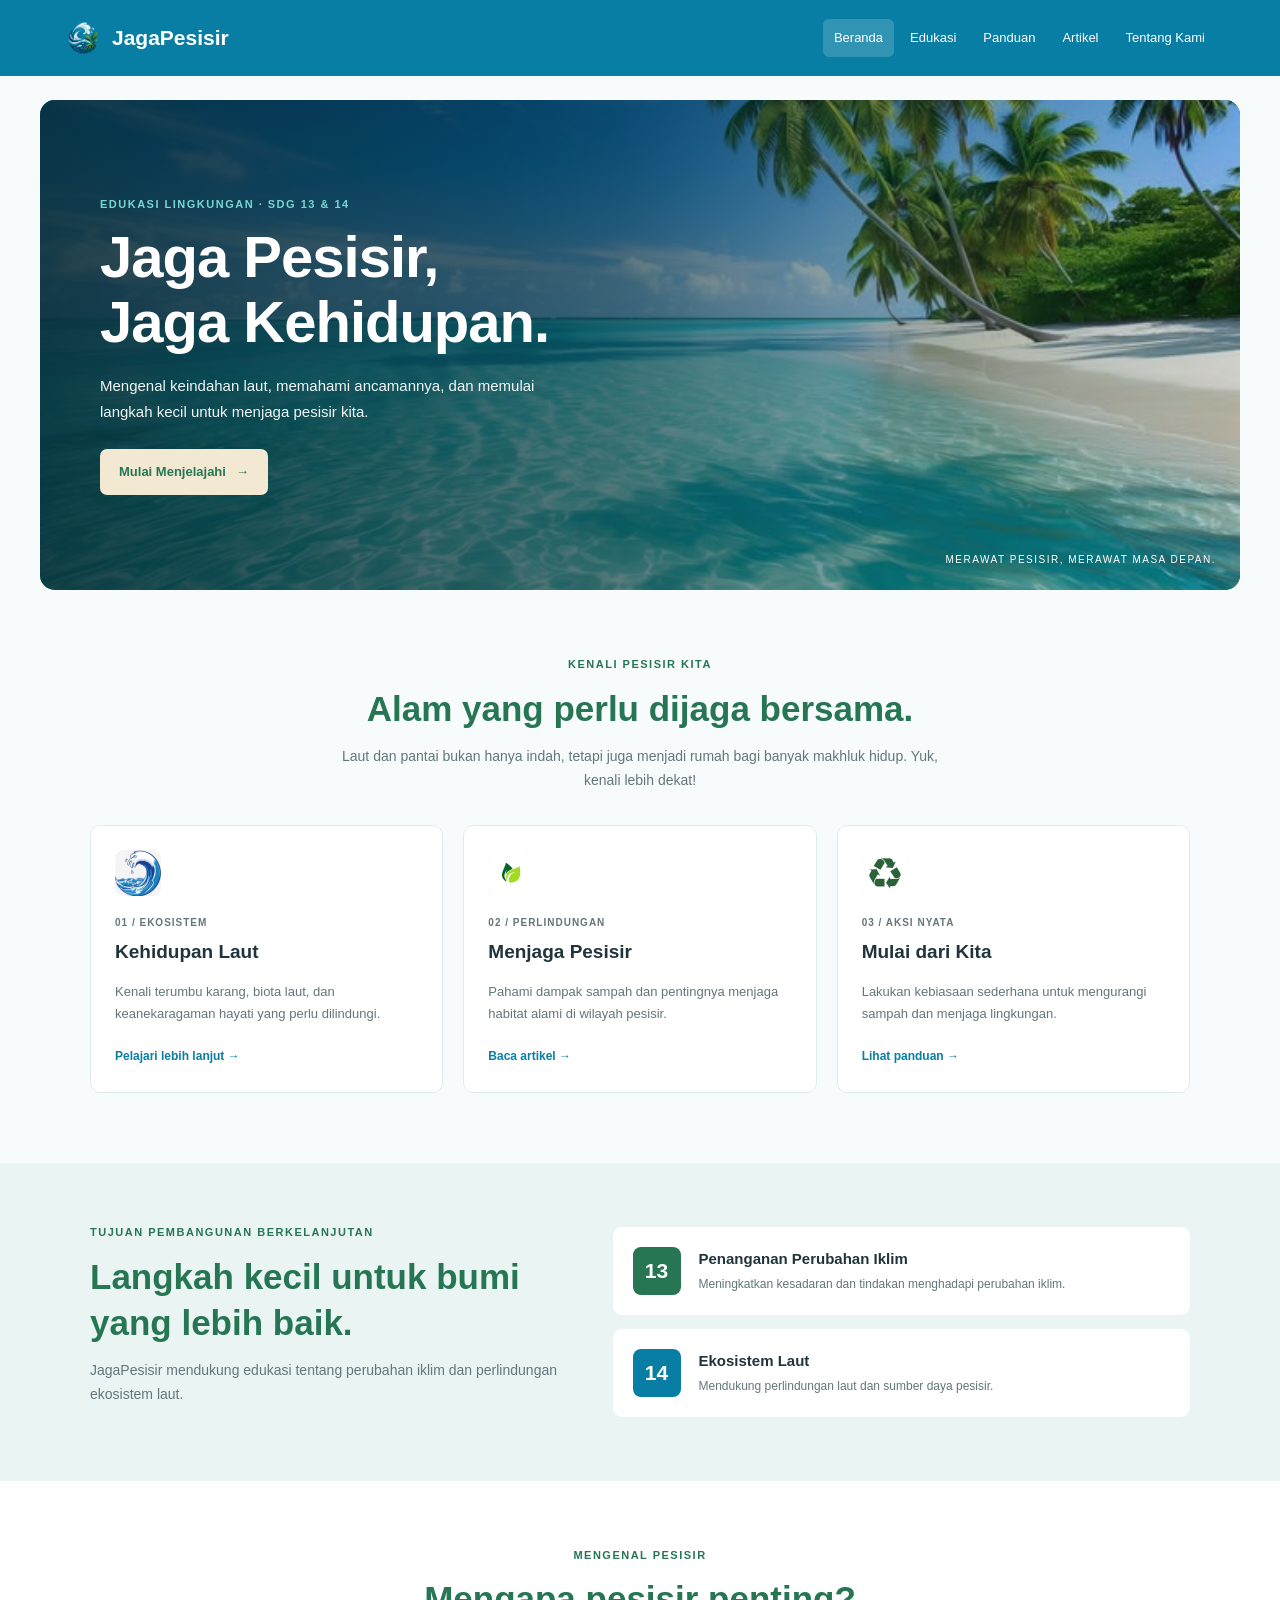
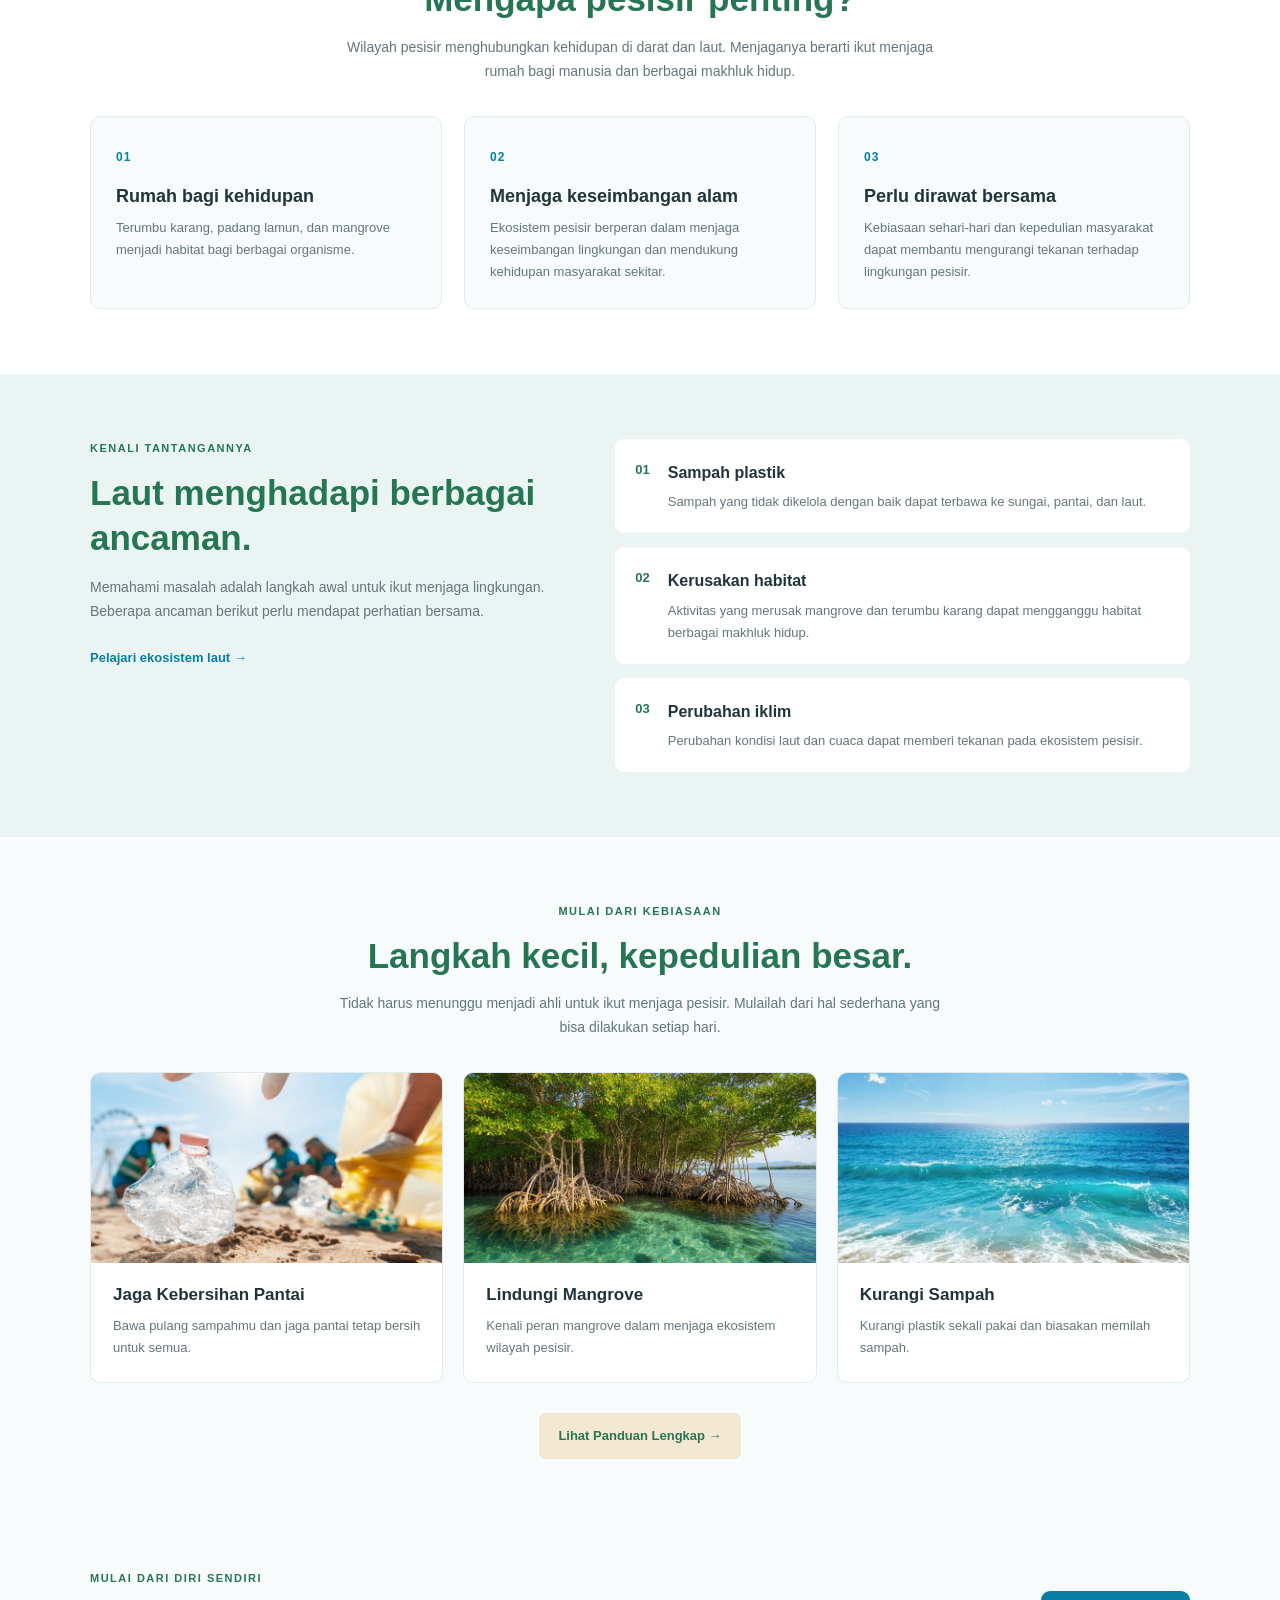
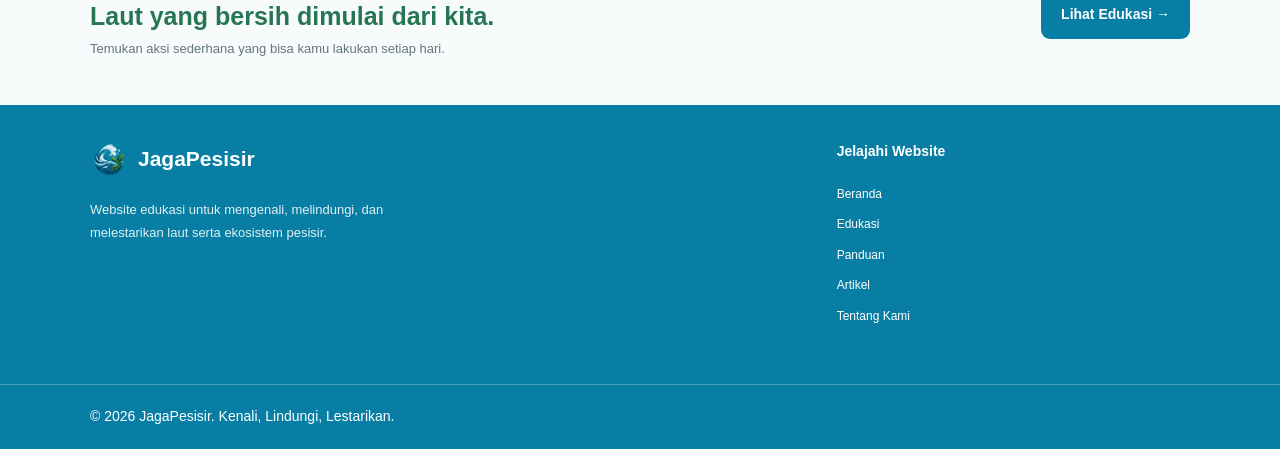
==== commit df5f6997: "Perbarui halaman panduan dan tentang" ====
--- a/index.html
+++ b/index.html
@@ -11,7 +11,7 @@
 <!-- NAVBAR -->
 <header class="navbar">
     <a href="index.html" class="logo">
-        <img src="images/logo.png" alt="" class="logo-img">
+        <img src="images/logo.png" alt="logo JagaPesisir" class="logo-img">
         <span>JagaPesisir</span>
     </a>
 
@@ -20,7 +20,7 @@
         <a href="edukasi.html">Edukasi</a>
         <a href="panduan.html">Panduan</a>
         <a href="artikel.html">Artikel</a>
-        <a href="tentang.html">Tentang</a>
+        <a href="tentang.html">Tentang Kami</a>
     </nav>
 </header>
 
@@ -334,7 +334,7 @@
                 <a href="index.html" class="logo">
                     <img
                         src="images/logo.png"
-                        alt=""
+                        alt="logo JagaPesisir"
                         class="logo-img"
                     >
                     <span>JagaPesisir</span>
--- a/css/style.css
+++ b/css/style.css
@@ -1,3 +1,4 @@
+
 /* JAGAPESISIR — DASAR WEBSITE */
 :root {
     --ocean: #087EA4;
@@ -316,8 +317,14 @@
 }
 .closing-button {
     flex-shrink: 0;
+    padding: 12px 20px;
+    min-height: 45px;
+    border-radius: 9px;
     background: var(--ocean);
     color: white;
+    font-size: 14px;
+}   
+
 }
 .closing-button:hover {
     background: var(--mangrove);
@@ -746,6 +753,1058 @@
     color: var(--aqua);
 }
 
+
+
+/* CSS HALAMAN EDUKASI JAGAPESISIR */
+:root {
+    --ocean: #087EA4;
+    --sea: #16A6C7;
+    --aqua: #78D6D0;
+    --mangrove: #267653;
+    --sand: #F3E8D2;
+    --background: #F7FBFC;
+    --text: #20343B;
+    --muted: #63767C;
+    --border: #E1EBEB;
+}
+
+* {
+    box-sizing: border-box;
+}
+
+html {
+    scroll-behavior: smooth;
+    scroll-padding-top: 20px;
+}
+
+body.education-page {
+    margin: 0;
+    font-family: Arial, sans-serif;
+    color: var(--text);
+    background: var(--background);
+    line-height: 1.7;
+}
+
+.education-page a {
+    text-decoration: none;
+}
+
+.education-page img {
+    max-width: 100%;
+}
+
+.education-page .container {
+    width: min(1100px, calc(100% - 40px));
+    margin: 0 auto;
+}
+
+/*NAVBAR - MENGIKUTI BERANDA*/
+
+.education-page > .navbar {
+    min-height: 76px;
+    padding: 14px 5%;
+    display: flex;
+    justify-content: space-between;
+    align-items: center;
+    gap: 20px;
+    background: var(--ocean);
+}
+
+.education-page .navbar .logo {
+    display: inline-flex;
+    align-items: center;
+    gap: 10px;
+    color: white;
+    font-size: 21px;
+    font-weight: bold;
+    white-space: nowrap;
+}
+
+.education-page .navbar .logo-img {
+    display: block;
+    width: 38px;
+    height: 38px;
+    object-fit: contain;
+}
+
+.education-page .navbar nav {
+    display: flex;
+    flex-wrap: wrap;
+    gap: 5px;
+}
+
+.education-page .navbar nav a {
+    padding: 8px 11px;
+    color: white;
+    border-radius: 6px;
+    font-size: 13px;
+    transition: background 0.2s;
+}
+
+.education-page .navbar nav a:hover,
+.education-page .navbar nav a.active {
+    background: rgba(255, 255, 255, 0.17);
+}
+
+/*TEKS PENGANTAR*/
+
+.education-page .eyebrow {
+    margin: 0 0 12px;
+    color: var(--mangrove);
+    font-size: 11px;
+    font-weight: bold;
+    letter-spacing: 1.5px;
+}
+
+.education-page h1,
+.education-page h2,
+.education-page h3,
+.education-page p {
+    overflow-wrap: break-word;
+}
+
+/*HERO EDUKASI*/
+
+.education-page .education-hero {
+    width: min(1100px, calc(100% - 40px));
+    min-height: 350px;
+    margin: 35px auto 45px;
+    padding: 50px;
+    display: flex;
+    flex-direction: column;
+    align-items: flex-start;
+    justify-content: center;
+    border-radius: 15px;
+    background: linear-gradient(
+        120deg,
+        #063B4B,
+        #087EA4,
+        #16A6C7
+    );
+    color: white;
+}
+
+.education-page .education-hero .eyebrow {
+    color: var(--aqua);
+}
+
+.education-page .education-hero h1 {
+    max-width: 750px;
+    margin: 0 0 18px;
+    color: white;
+    font-size: clamp(32px, 4vw, 48px);
+    line-height: 1.2;
+}
+
+.education-page .education-hero > p:not(.eyebrow) {
+    max-width: 720px;
+    margin: 0 0 25px;
+    color: #E5F7FA;
+    font-size: 15px;
+    line-height: 1.8;
+}
+
+/*TOMBOL*/
+
+.education-page .button {
+    display: inline-flex;
+    align-items: center;
+    justify-content: center;
+    gap: 10px;
+    padding: 12px 19px;
+    min-height: 45px;
+    border-radius: 7px;
+    background: var(--sand);
+    color: var(--mangrove);
+    font-size: 13px;
+    font-weight: bold;
+    transition: background 0.2s, transform 0.2s;
+}
+
+.education-page .button:hover {
+    background: var(--aqua);
+    transform: translateY(-2px);
+}
+
+/*KARTU MATERI EDUKASI GAMBAR KIRI, TEKS KANAN*/
+
+.education-page .education-card {
+    width: min(1100px, calc(100% - 40px));
+    margin: 0 auto 22px;
+    padding: 25px;
+    display: grid;
+    grid-template-columns: minmax(0, 2fr) minmax(0, 3fr);
+    align-items: center;
+    gap: 28px;
+    border: 1px solid var(--border);
+    border-radius: 10px;
+    background: white;
+    transition: transform 0.2s, box-shadow 0.2s;
+}
+
+.education-page .education-card:hover {
+    transform: translateY(-3px);
+    box-shadow: 0 10px 24px rgba(32, 52, 59, 0.08);
+}
+
+.education-page .education-card > img {
+    display: block;
+    width: 100%;
+    height: 250px;
+    border-radius: 8px;
+    object-fit: cover;
+}
+
+.education-page .education-content {
+    min-width: 0;
+}
+
+.education-page .card-label {
+    margin: 0 0 8px;
+    color: var(--muted);
+    font-size: 10px;
+    font-weight: bold;
+    letter-spacing: 1px;
+}
+
+.education-page .education-card h2 {
+    margin: 0 0 12px;
+    color: var(--mangrove);
+    font-size: 25px;
+    line-height: 1.3;
+}
+
+.education-page .education-card p:not(.card-label) {
+    margin: 0 0 13px;
+    color: var(--muted);
+    font-size: 14px;
+    line-height: 1.8;
+}
+
+.education-page .education-card a {
+    color: var(--ocean);
+    font-size: 13px;
+    font-weight: bold;
+}
+
+.education-page .education-card a:hover {
+    color: var(--mangrove);
+    text-decoration: underline;
+}
+
+/*KONSERVASI DAN SUMBER*/
+
+.education-page .education-info {
+    width: min(1100px, calc(100% - 40px));
+    margin: 30px auto;
+    padding: 35px;
+    border: 1px solid var(--border);
+    border-radius: 10px;
+    background: #EAF5F3;
+}
+
+.education-page .education-info h2 {
+    margin: 0 0 15px;
+    color: var(--mangrove);
+    font-size: 30px;
+    line-height: 1.3;
+}
+
+.education-page .education-info > p:not(.eyebrow) {
+    color: var(--muted);
+    font-size: 14px;
+    line-height: 1.8;
+}
+
+.education-page .education-info ul {
+    display: grid;
+    gap: 10px;
+    padding: 0;
+    list-style: none;
+}
+
+.education-page .education-info li {
+    padding: 13px 16px;
+    border: 1px solid var(--border);
+    border-radius: 8px;
+    background: white;
+}
+
+.education-page .education-info li a {
+    color: var(--ocean);
+    font-size: 13px;
+    font-weight: bold;
+}
+
+.education-page .education-info li a:hover {
+    color: var(--mangrove);
+    text-decoration: underline;
+}
+
+/*AJAKAN SEBELUM FOOTER MENYESUAIKAN BERANDA*/
+
+
+/* AJAKAN SEBELUM FOOTER */
+
+.education-page .closing {
+    width: min(1100px, calc(100% - 40px));
+    margin: 0 auto;
+    padding: 55px 0;
+    display: flex;
+    align-items: center;
+    justify-content: space-between;
+    gap: 25px;
+}
+
+.education-page .closing .eyebrow {
+    margin: 0 0 12px;
+    font-size: 13px;
+    letter-spacing: 1.5px;
+}
+
+.education-page .closing h2 {
+    margin: 0 0 12px;
+    color: var(--mangrove);
+    font-size: clamp(32px, 3.5vw, 52px);
+    line-height: 1.2;
+}
+
+.education-page .closing > div > p:last-child {
+    margin: 0;
+    color: var(--muted);
+    font-size: 20px;
+    line-height: 1.8;
+}
+
+.education-page .closing-button {
+    flex-shrink: 0;
+    padding: 12px 20px;
+    min-height: 45px;
+    border-radius: 9px;
+    background: var(--ocean);
+    color: white;
+    font-size: 22px;
+    font-weight: bold;
+}
+
+.education-page .closing-button:hover {
+    background: var(--mangrove);
+}
+
+/* RESPONSIVE TABLET */
+@media (max-width: 800px) {
+    .education-page .closing {
+        align-items: flex-start;
+    }
+}
+
+/* RESPONSIVE SMARTPHONE */
+@media (max-width: 550px) {
+    .education-page .closing {
+        width: calc(100% - 32px);
+        align-items: stretch;
+        flex-direction: column;
+        gap: 18px;
+        padding: 32px 0;
+    }
+
+    .education-page .closing h2 {
+        font-size: 24px;
+    }
+
+    .education-page .closing-button {
+        width: 100%;
+        min-height: 45px;
+    }
+}
+
+.education-page > footer.footer .footer-content {
+    display: grid;
+    grid-template-columns: 2fr 1fr;
+    gap: 40px;
+    padding-bottom: 28px;
+}
+
+/* Logo */
+
+.education-page > footer.footer .logo {
+    display: inline-flex;
+    align-items: center;
+    gap: 10px;
+    margin-bottom: 0;
+    color: white;
+    font-size: 30px;
+    font-weight: bold;
+    white-space: nowrap;
+}
+
+.education-page > footer.footer .logo-img {
+    display: block;
+    width: 58px;
+    height: 58px;
+    object-fit: contain;
+}
+
+/* Deskripsi */
+
+.education-page > footer.footer .footer-about {
+    min-width: 0;
+}
+
+.education-page > footer.footer .footer-about > p {
+    max-width: 350px;
+    margin: 25px 0 0;
+    color: #E0F0F2;
+    font-size: 16px;
+    line-height: 1.9;
+}
+
+/* Link navigasi */
+
+.education-page > footer.footer .footer-links {
+    display: flex;
+    flex-direction: column;
+    align-items: flex-start;
+    gap: 8px;
+}
+
+.education-page > footer.footer .footer-links h3 {
+    margin: 0 0 5px;
+    color: white;
+    font-size: 20px;
+}
+
+.education-page > footer.footer .footer-links a {
+    display: block;
+    color: #E0F0F2;
+    font-size: 16px;
+    transition: color 0.2s;
+}
+
+.education-page > footer.footer .footer-links a:hover {
+    color: var(--aqua);
+}
+
+/* Copyright */
+
+.education-page > footer.footer .footer-bottom {
+    position: relative;
+    width: 100%;
+    max-width: none;
+    margin: 0;
+    padding: 20px 0;
+    border-top: none;
+    color: #E0F0F2;
+}
+
+.education-page > footer.footer .footer-bottom::before {
+    content: "";
+    position: absolute;
+    top: 0;
+    left: 50%;
+    transform: translateX(-50%);
+    width: 100vw;
+    height: 1px;
+    background-color: rgba(255, 255, 255, 0.25);
+}
+
+.education-page > footer.footer .footer-bottom p {
+    margin: 0;
+    font-size: 14px;
+}
+
+/*RESPONSIVE TABLET*/
+
+@media (max-width: 800px) {
+
+    .education-page > .navbar {
+        align-items: flex-start;
+        flex-direction: column;
+        justify-content: center;
+        padding: 17px 5%;
+    }
+
+    .education-page .education-hero {
+        min-height: 320px;
+        padding: 35px;
+    }
+
+    .education-page .education-card {
+        grid-template-columns: minmax(0, 1fr) minmax(0, 1.2fr);
+        gap: 20px;
+        padding: 20px;
+    }
+
+    .education-page .education-card > img {
+        height: 220px;
+    }
+
+    .education-page .education-card h2 {
+        font-size: 22px;
+    }
+
+    .education-page .closing {
+        align-items: flex-start;
+    }
+
+    .education-page .closing-button {
+        padding: 15px 18px;
+        font-size: 14px;
+    }
+}
+
+/*RESPONSIVE SMARTPHONE*/
+
+@media (max-width: 550px) {
+
+    .education-page .container {
+        width: calc(100% - 32px);
+    }
+
+    .education-page .navbar nav {
+        gap: 2px;
+    }
+
+    .education-page .navbar nav a {
+        padding: 7px;
+        font-size: 11px;
+    }
+
+    .education-page .education-hero {
+        width: calc(100% - 24px);
+        min-height: auto;
+        margin-top: 12px;
+        margin-bottom: 30px;
+        padding: 28px 22px;
+        border-radius: 11px;
+    }
+
+    .education-page .education-hero h1 {
+        font-size: 32px;
+    }
+
+    .education-page .education-hero > p:not(.eyebrow) {
+        font-size: 14px;
+    }
+
+    .education-page .education-card {
+        width: calc(100% - 32px);
+        grid-template-columns: minmax(0, 1fr);
+        gap: 14px;
+        margin-bottom: 15px;
+        padding: 18px;
+    }
+
+    .education-page .education-card > img {
+        height: 210px;
+    }
+
+    .education-page .education-card h2 {
+        font-size: 21px;
+    }
+
+    .education-page .education-card p:not(.card-label) {
+        font-size: 14px;
+    }
+
+    .education-page .education-info {
+        width: calc(100% - 32px);
+        margin: 20px auto;
+        padding: 24px 20px;
+    }
+
+    .education-page .education-info h2 {
+        font-size: 25px;
+    }
+
+    .education-page .closing {
+        align-items: stretch;
+        flex-direction: column;
+        gap: 18px;
+        padding-top: 35px;
+        padding-bottom: 35px;
+    }
+
+    .education-page .closing h2 {
+        font-size: 27px;
+    }
+
+    .education-page .closing-button {
+        width: 100%;
+        min-height: 50px;
+    }
+
+    /* Footer smartphone */
+
+    .education-page > footer.footer {
+        padding-top: 35px;
+    }
+
+    .education-page > footer.footer .footer-content {
+        grid-template-columns: 1fr;
+        gap: 22px;
+        padding-bottom: 28px;
+    }
+
+    .education-page > footer.footer .logo {
+        gap: 10px;
+        font-size: 25px;
+    }
+
+    .education-page > footer.footer .logo-img {
+        width: 48px;
+        height: 48px;
+    }
+
+    .education-page > footer.footer .footer-about > p {
+        margin-top: 18px;
+        font-size: 14px;
+    }
+
+    .education-page > footer.footer .footer-links {
+        gap: 8px;
+    }
+
+    .education-page > footer.footer .footer-links h3 {
+        margin-bottom: 5px;
+        font-size: 18px;
+    }
+
+    .education-page > footer.footer .footer-links a {
+        font-size: 14px;
+    }
+
+    .education-page > footer.footer .footer-bottom {
+        padding: 18px 0;
+    }
+
+    .education-page > footer.footer .footer-bottom p {
+        font-size: 12px;
+    }
+}
+
+/*AKSESIBILITAS*/
+
+@media (prefers-reduced-motion: reduce) {
+    .education-page *,
+    .education-page *::before,
+    .education-page *::after {
+        scroll-behavior: auto !important;
+        transition: none !important;
+    }
+}
+
+
+/*HALAMAN ARTIKEL — JAGAPESISIR*/
+
+/* DASAR HALAMAN */
+
+.article-page {
+    background-color: var(--background);
+    color: var(--text);
+}
+
+.article-page main {
+    overflow: hidden;
+}
+
+.article-page img {
+    max-width: 100%;
+}
+
+
+
+
+/* NAVBAR HALAMAN ARTIKEL */
+
+.article-page > .navbar {
+    min-height: 76px;
+    padding: 14px 5%;
+    display: flex;
+    justify-content: space-between;
+    align-items: center;
+    gap: 20px;
+    background: var(--ocean);
+}
+
+.article-page .navbar .logo {
+    display: inline-flex;
+    align-items: center;
+    gap: 10px;
+    color: white;
+    font-size: 21px;
+    font-weight: bold;
+    white-space: nowrap;
+    text-decoration: none;
+}
+
+.article-page .navbar .logo-img {
+    display: block;
+    width: 38px;
+    height: 38px;
+    object-fit: contain;
+}
+
+.article-page .navbar nav {
+    display: flex;
+    flex-wrap: wrap;
+    gap: 5px;
+}
+
+.article-page .navbar nav a {
+    padding: 8px 11px;
+    color: white;
+    border-radius: 6px;
+    font-size: 13px;
+    text-decoration: none;
+    transition: background 0.2s;
+}
+
+.article-page .navbar nav a:hover,
+.article-page .navbar nav a.active {
+    background: rgba(255, 255, 255, 0.17);
+}
+
+
+
+
+/* HERO ARTIKEL */
+.article-hero {
+    position: relative;
+    overflow: hidden;
+    padding: 85px 8% 35px;
+    background: linear-gradient(
+        120deg,
+        var(--ocean),
+        #086b83 65%,
+        var(--mangrove)
+    );
+    color: white;
+}
+
+.article-hero-content {
+    max-width: 780px;
+    margin: 0 auto;
+    text-align: center;
+}
+
+.article-label {
+    display: inline-block;
+    margin-bottom: 20px;
+    padding: 8px 16px;
+    border: 1px solid rgba(255, 255, 255, 0.45);
+    border-radius: 30px;
+    color: var(--aqua);
+    font-size: 12px;
+    font-weight: 700;
+    letter-spacing: 2px;
+}
+
+.article-hero h1 {
+    margin: 0 0 22px;
+    font-size: clamp(34px, 5vw, 56px);
+    line-height: 1.15;
+    font-weight: 800;
+}
+
+.article-hero h1 span {
+    color: var(--aqua);
+}
+
+.article-description {
+    max-width: 650px;
+    margin: 0 auto;
+    color: rgba(255, 255, 255, 0.9);
+    font-size: 16px;
+    line-height: 1.8;
+}
+
+.article-hero-decoration {
+    display: flex;
+    justify-content: center;
+    align-items: center;
+    flex-wrap: wrap;
+    gap: 12px;
+    margin-top: 55px;
+    padding-top: 20px;
+    border-top: 1px solid rgba(255, 255, 255, 0.2);
+    color: rgba(255, 255, 255, 0.8);
+    font-size: 11px;
+    font-weight: 600;
+    letter-spacing: 2px;
+}
+
+/* RESPONSIVE HP */
+@media (max-width: 600px) {
+    .article-hero {
+        padding: 60px 6% 25px;
+    }
+
+    .article-hero h1 {
+        font-size: 34px;
+    }
+
+    .article-description {
+        font-size: 14px;
+    }
+
+    .article-hero-decoration {
+        gap: 8px;
+        margin-top: 35px;
+        font-size: 9px;
+        letter-spacing: 1px;
+    }
+}
+
+
+/* BAGIAN KONTEN */
+
+.article-page .article-section {
+    width: min(1100px, calc(100% - 40px));
+    margin: 0 auto;
+    padding: 55px 0;
+}
+
+.article-page .article-heading {
+    max-width: 760px;
+    margin-bottom: 28px;
+}
+
+.article-page .article-heading h2 {
+    margin: 0 0 12px;
+    color: var(--ocean);
+    font-size: clamp(24px, 3vw, 32px);
+    line-height: 1.3;
+    letter-spacing: -0.5px;
+}
+
+.article-page .article-heading > p:last-child {
+    margin: 0;
+    color: var(--muted);
+    font-size: 15px;
+    line-height: 1.8;
+}
+
+
+
+/* STUDI KASUS — REHABILITASI MANGROVE */
+
+.article-page .article-feature {
+    display: grid;
+    grid-template-columns: 0.9fr 1.1fr;
+    align-items: stretch;
+    gap: 0;
+    margin-top: 30px;
+    overflow: hidden;
+    background-color: #ffffff;
+    border: 1px solid #dcece5;
+    border-radius: 18px;
+    box-shadow: 0 8px 24px rgba(38, 118, 83, 0.08);
+}
+
+/* GAMBAR */
+.article-page .article-feature > img {
+    display: block;
+    width: 100%;
+    height: 100%;
+    min-height: 480px;
+    object-fit: cover;
+}
+
+/* KONTEN */
+.article-page .article-content {
+    padding: 32px;
+    background: linear-gradient(
+        180deg,
+        #ffffff 0%,
+        #f5fbf8 100%
+    );
+}
+
+/* SUBJUDUL */
+.article-page .article-content h3 {
+    margin: 0 0 10px;
+    padding-left: 12px;
+    border-left: 4px solid var(--mangrove);
+    color: var(--mangrove);
+    font-size: 19px;
+    line-height: 1.5;
+}
+
+/* JARAK ANTARPEMBAHASAN */
+.article-page .article-content h3:not(:first-child) {
+    margin-top: 25px;
+}
+
+/* PARAGRAF RATA KANAN-KIRI */
+.article-page .article-content p {
+    margin: 0;
+    color: var(--text);
+    font-size: 14px;
+    line-height: 1.9;
+    text-align: justify;
+    overflow-wrap: break-word;
+}
+
+/* TOMBOL TAUTAN */
+.article-page .article-link {
+    display: inline-flex;
+    align-items: center;
+    justify-content: center;
+    margin-top: 26px;
+    padding: 12px 20px;
+    background-color: var(--mangrove);
+    color: #ffffff;
+    border: 1px solid var(--mangrove);
+    border-radius: 9px;
+    font-size: 14px;
+    font-weight: 600;
+    text-decoration: none;
+    transition:
+        background-color 0.2s ease,
+        transform 0.2s ease;
+}
+
+.article-page .article-link:hover {
+    background-color: #1c5c3f;
+    transform: translateY(-2px);
+}
+
+/* TABLET */
+@media (max-width: 900px) {
+    .article-page .article-feature {
+        grid-template-columns: 1fr 1fr;
+    }
+
+    .article-page .article-content {
+        padding: 24px;
+    }
+
+    .article-page .article-feature > img {
+        min-height: 520px;
+    }
+}
+
+/* HP */
+@media (max-width: 600px) {
+    .article-page .article-feature {
+        grid-template-columns: 1fr;
+    }
+
+    .article-page .article-feature > img {
+        height: 250px;
+        min-height: 0;
+    }
+
+    .article-page .article-content {
+        padding: 24px 20px;
+    }
+
+    .article-page .article-content h3 {
+        font-size: 18px;
+    }
+
+    .article-page .article-content p {
+        font-size: 14px;
+        line-height: 1.8;
+    }
+}
+
+
+
+/* INFOGRAFIS — KARTU BERNOMOR */
+
+.article-page .infographic-grid {
+    display: grid;
+    grid-template-columns: repeat(3, minmax(0, 1fr));
+    gap: 20px;
+    align-items: stretch;
+}
+
+.article-page .info-card {
+    display: flex;
+    flex-direction: column;
+    align-items: flex-start;
+    min-width: 0;
+    min-height: 250px;
+    padding: 25px 22px;
+    overflow: hidden;
+    background-color: #ffffff;
+    border: 1px solid #dcecef;
+    border-top: 4px solid var(--sea);
+    border-radius: 15px;
+    box-shadow: 0 5px 16px rgba(8, 126, 164, 0.06);
+    transition:
+        transform 0.25s ease,
+        box-shadow 0.25s ease,
+        border-color 0.25s ease;
+}
+
+.article-page .info-card:hover {
+    transform: translateY(-4px);
+    border-top-color: var(--mangrove);
+    box-shadow: 0 10px 24px rgba(8, 126, 164, 0.12);
+}
+
+.article-page .info-number {
+    display: inline-flex;
+    align-items: center;
+    justify-content: center;
+    flex-shrink: 0;
+    width: 46px;
+    height: 46px;
+    margin-bottom: 18px;
+    background-color: #e0f5f5;
+    border-radius: 12px;
+    color: var(--ocean);
+    font-size: 17px;
+    font-weight: 800;
+}
+
+.article-page .info-card h3 {
+    margin: 0 0 10px;
+    color: var(--mangrove);
+    font-size: 17px;
+    line-height: 1.5;
+}
+
+.article-page .info-card p {
+    margin: 0;
+    color: var(--muted);
+    font-size: 14px;
+    line-height: 1.8;
+}
+
+/* TABLET */
+@media (max-width: 900px) {
+    .article-page .infographic-grid {
+        grid-template-columns: repeat(2, minmax(0, 1fr));
+    }
+}
+
+/* HP */
+@media (max-width: 600px) {
+    .article-page .infographic-grid {
+        grid-template-columns: 1fr;
+        gap: 16px;
+    }
+
+    .article-page .info-card {
+        min-height: 0;
+    }
+}
+
+/* CHECKLIST AKSI RAMAH LINGKUNGAN */
+
+.article-page .checklist-card {
+    display: flex;
+    flex-direction: column;
+    gap: 0;
+    padding: 8px 24px;
+    background-color: white;
+    border: 1px solid #e0ece9;
+    border-radius: 14px;
+    box-shadow: 0 6px 22px rgba(24, 74, 79, 0.04);
 .article-page .article-description {
     max-width: 650px;
     margin: auto;
@@ -808,6 +1867,52 @@
 
 .article-page .checklist-card label {
     display: flex;
+    align-items: flex-start;
+    gap: 13px;
+    padding: 17px 0;
+    color: var(--text);
+    font-size: 14px;
+    line-height: 1.7;
+    border-bottom: 1px solid #edf3f2;
+    cursor: pointer;
+}
+
+.article-page .checklist-card label:last-child {
+    border-bottom: none;
+}
+
+.article-page .checklist-card input[type="checkbox"] {
+    flex: 0 0 auto;
+    width: 17px;
+    height: 17px;
+    margin: 4px 0 0;
+    accent-color: var(--mangrove);
+    cursor: pointer;
+}
+
+.article-page .checklist-note {
+    margin: 13px 0 0;
+    color: var(--muted);
+    font-size: 12px;
+    line-height: 1.7;
+}
+
+
+/* RESPONSIVE TABLET */
+
+@media (max-width: 900px) {
+    .article-page .article-section {
+        padding: 42px 0;
+    }
+
+    .article-page .article-feature {
+        grid-template-columns: 1fr 1fr;
+        gap: 22px;
+        padding: 20px;
+    }
+
+    .article-page .article-feature img {
+        min-height: 280px;
     gap: 12px;
     padding: 12px 0;
 }
@@ -859,6 +1964,21 @@
     }
 }
 
+
+/* RESPONSIVE HP */
+
+@media (max-width: 600px) {
+    .article-page .article-hero {
+        padding: 55px 20px 60px;
+    }
+
+    .article-page .article-hero h1 {
+        font-size: 32px;
+        letter-spacing: -0.5px;
+    }
+
+    .article-page .article-hero > p:last-child {
+        font-size: 14px;
 @media (max-width: 550px) {
     .education-page .education-hero {
         width: calc(100% - 24px);
@@ -877,15 +1997,74 @@
 
     .article-page .article-section {
         width: calc(100% - 32px);
+        padding: 32px 0;
+    }
+
+    .article-page .article-heading {
+        margin-bottom: 20px;
+    }
+
+    .article-page .article-heading h2 {
+        font-size: 24px;
+    }
+
+    .article-page .article-heading > p:last-child {
+        font-size: 14px;
+    }
+
+    .article-page .article-feature {
+        grid-template-columns: 1fr;
+        gap: 20px;
+        padding: 15px;
+        border-radius: 14px;
+    }
+
+    .article-page .article-feature img {
+        height: 230px;
+        min-height: 0;
+        border-radius: 10px;
+    }
+
+    .article-page .article-content h3 {
+        font-size: 18px;
         padding: 30px 0;
     }
 
     .article-page .infographic-grid {
         grid-template-columns: 1fr;
+        gap: 14px;
+    }
+
+    .article-page .info-card {
+        padding: 21px;
+    }
+
+    .article-page .checklist-card {
+        padding: 5px 16px;
+    }
+
+    .article-page .checklist-card label {
+        font-size: 13px;
+    }
+}
+
+
+/* PENGURANGAN ANIMASI UNTUK AKSESIBILITAS */
+
+@media (prefers-reduced-motion: reduce) {
+    .article-page .info-card,
+    .article-page .article-link {
+        transition: none;
+    }
+
+    .article-page .info-card:hover {
+        transform: none;
+    }
+}
     }
 
     .article-page .article-feature img {
         height: 220px;
         min-height: 0;
     }
-}+}
